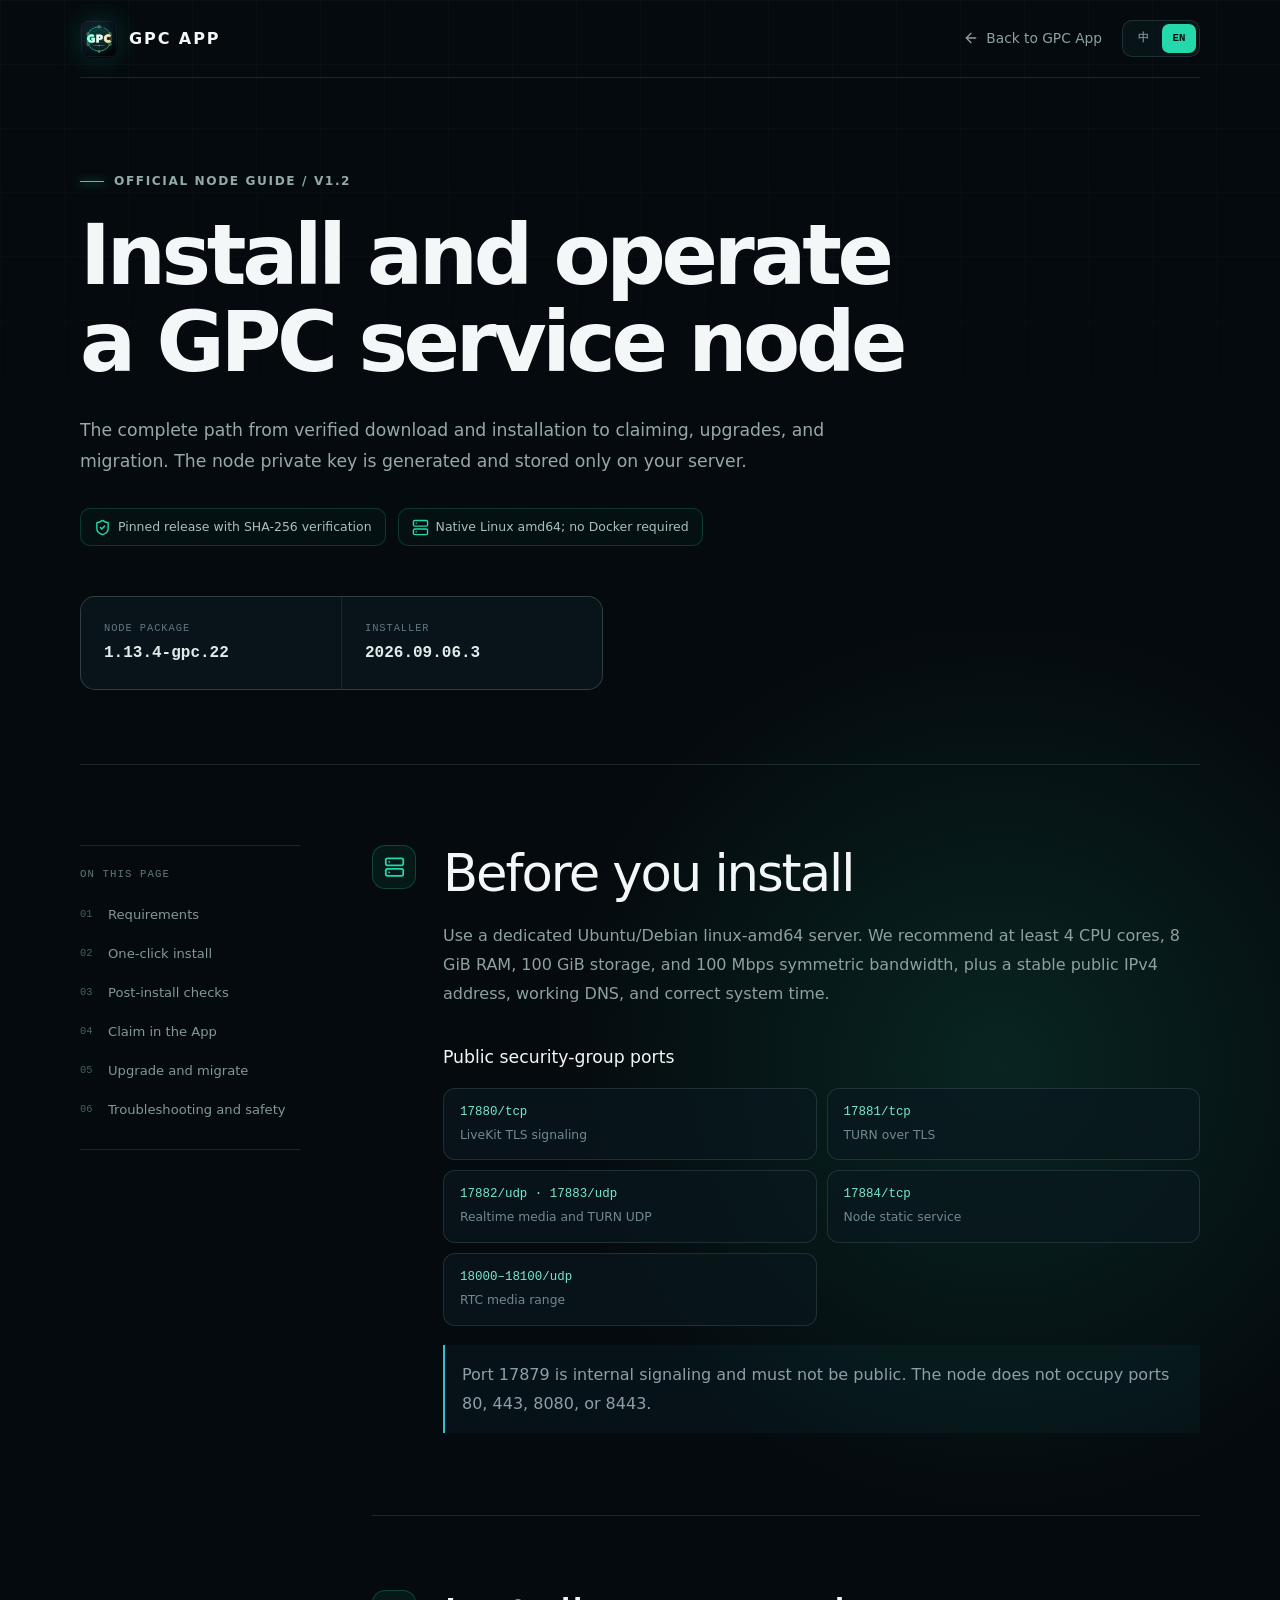
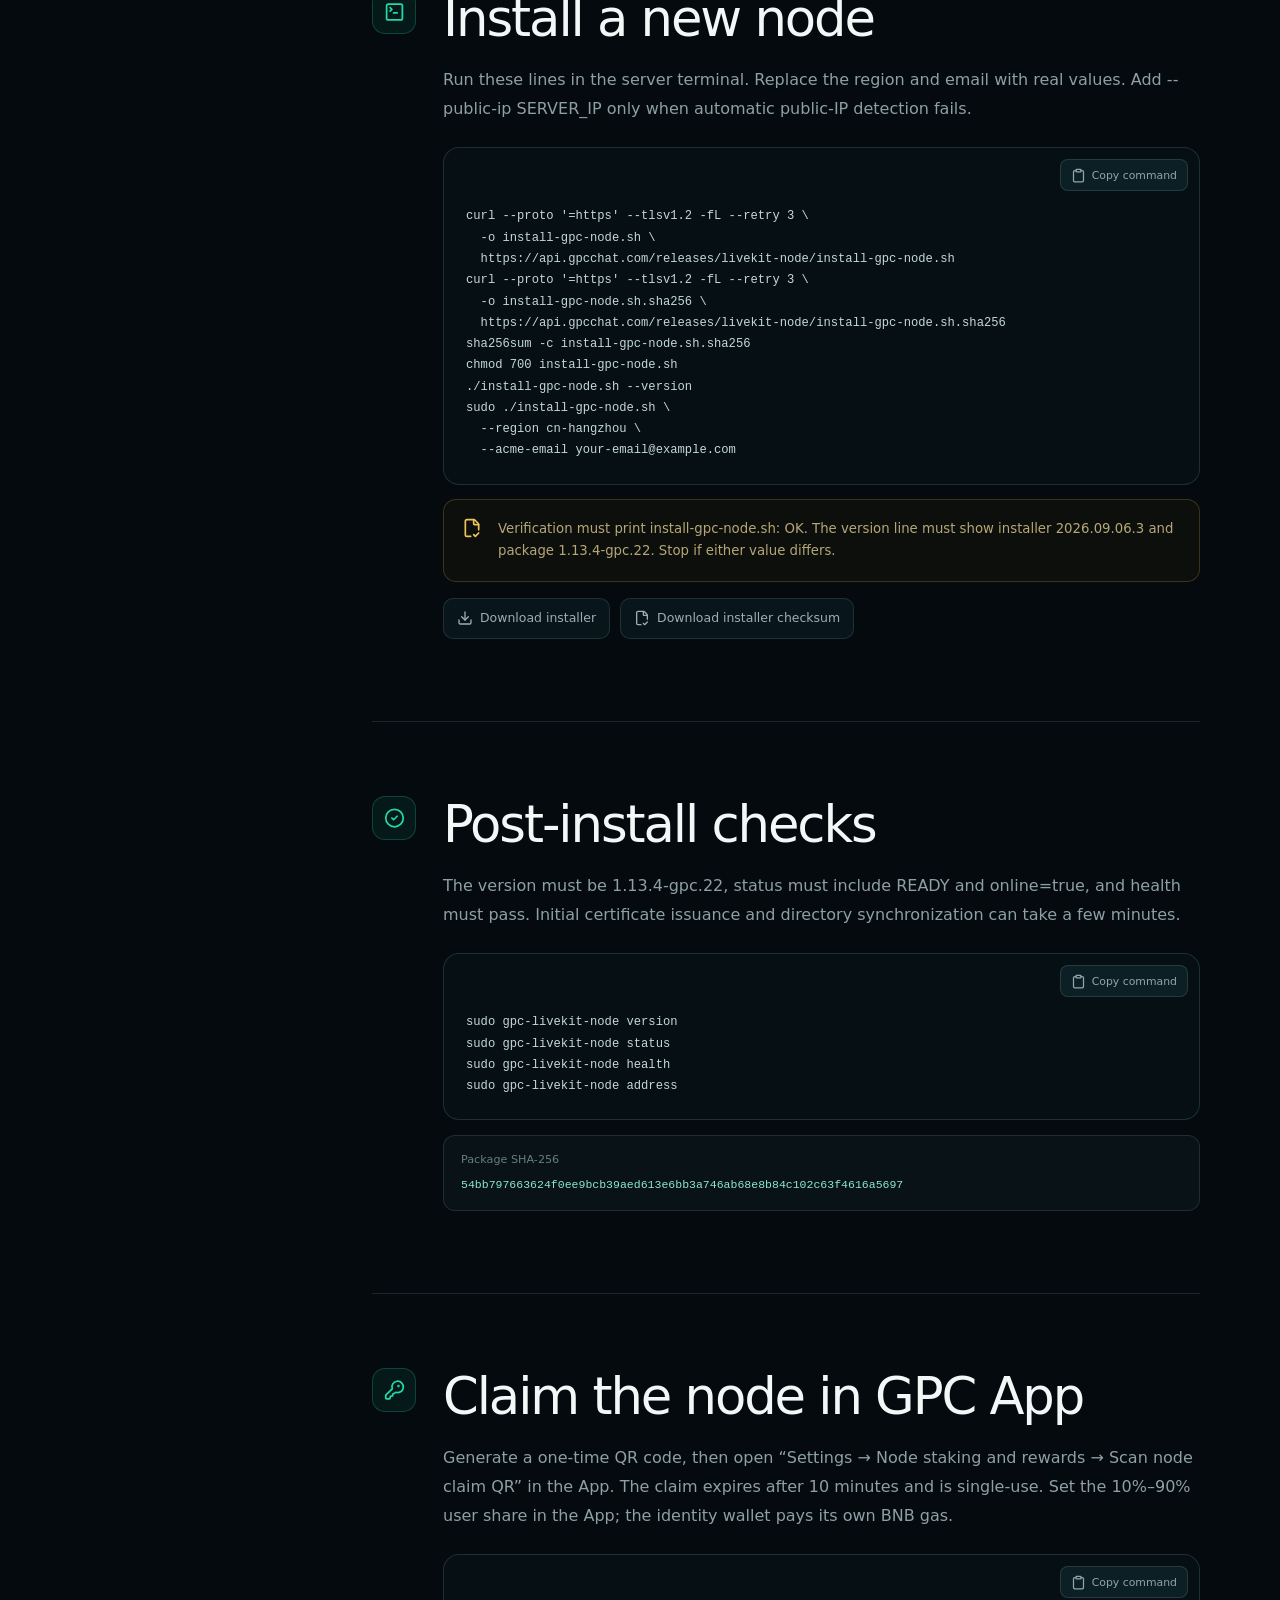
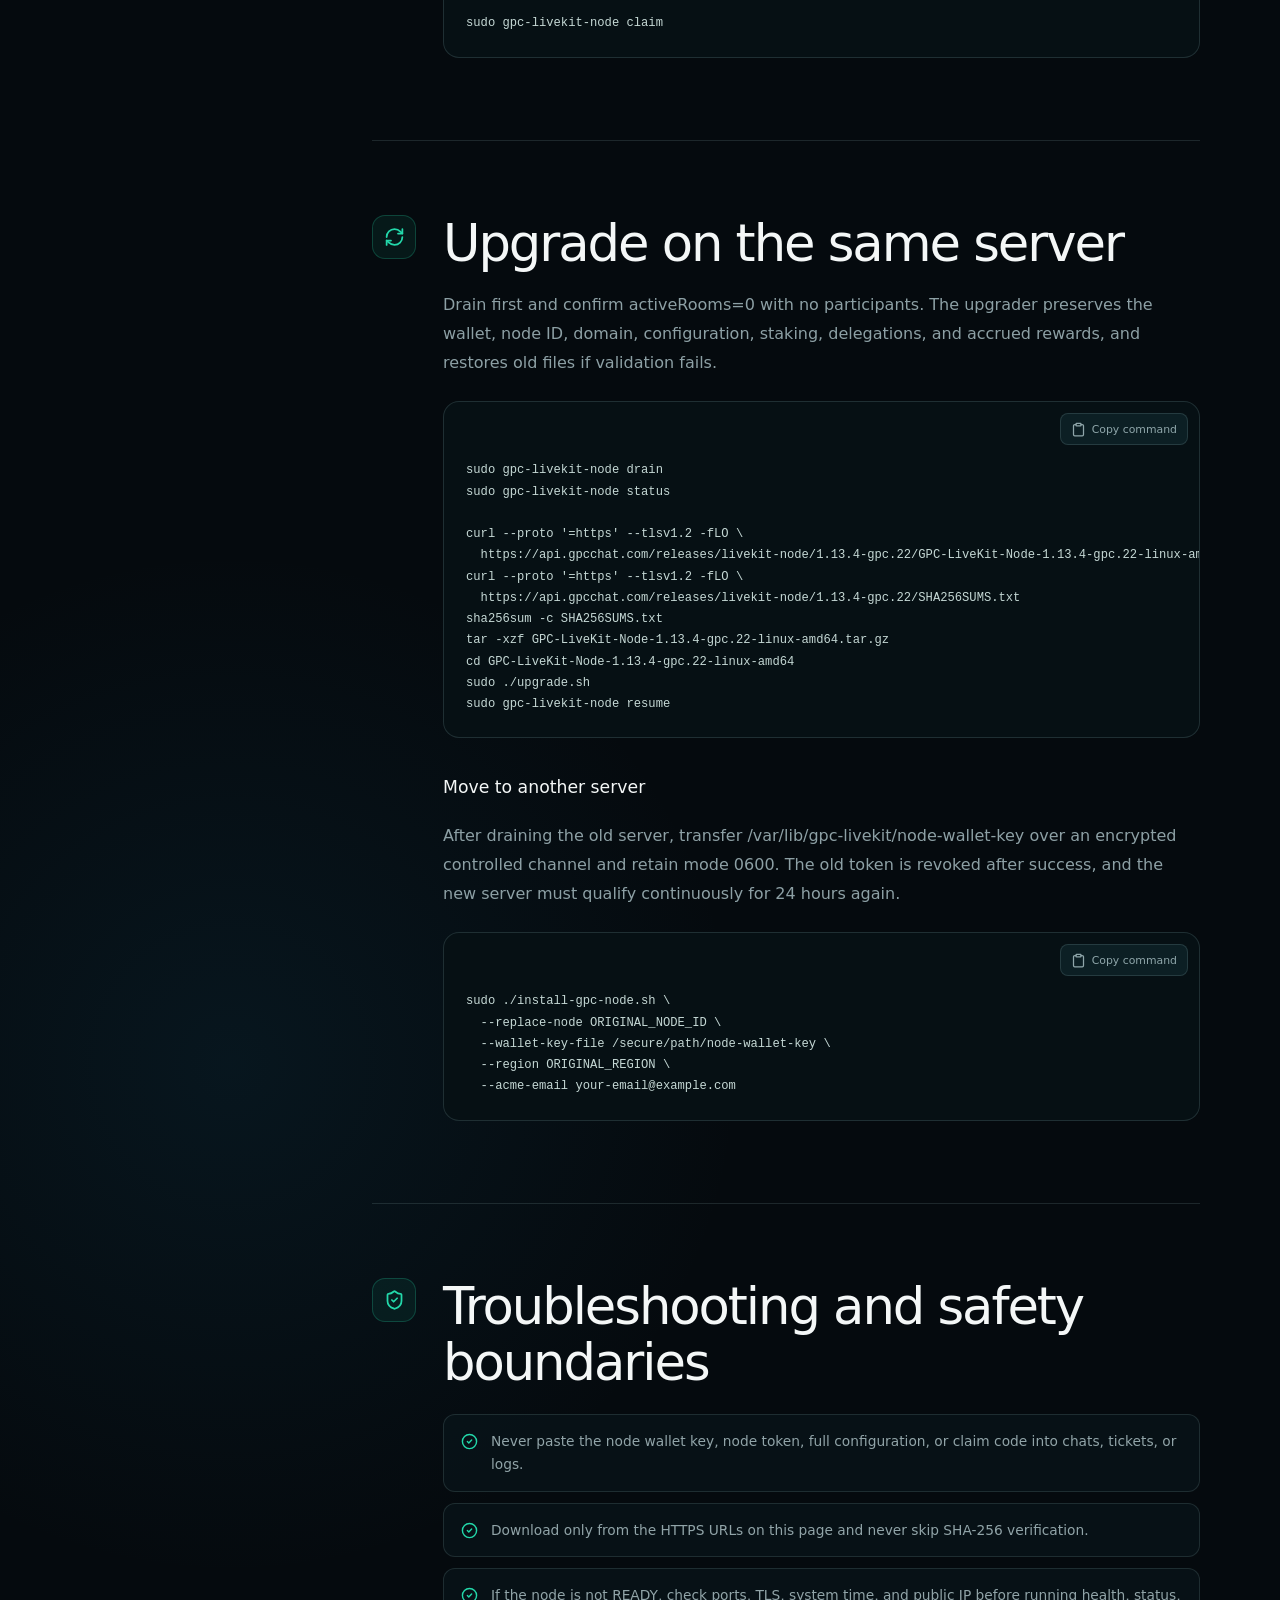
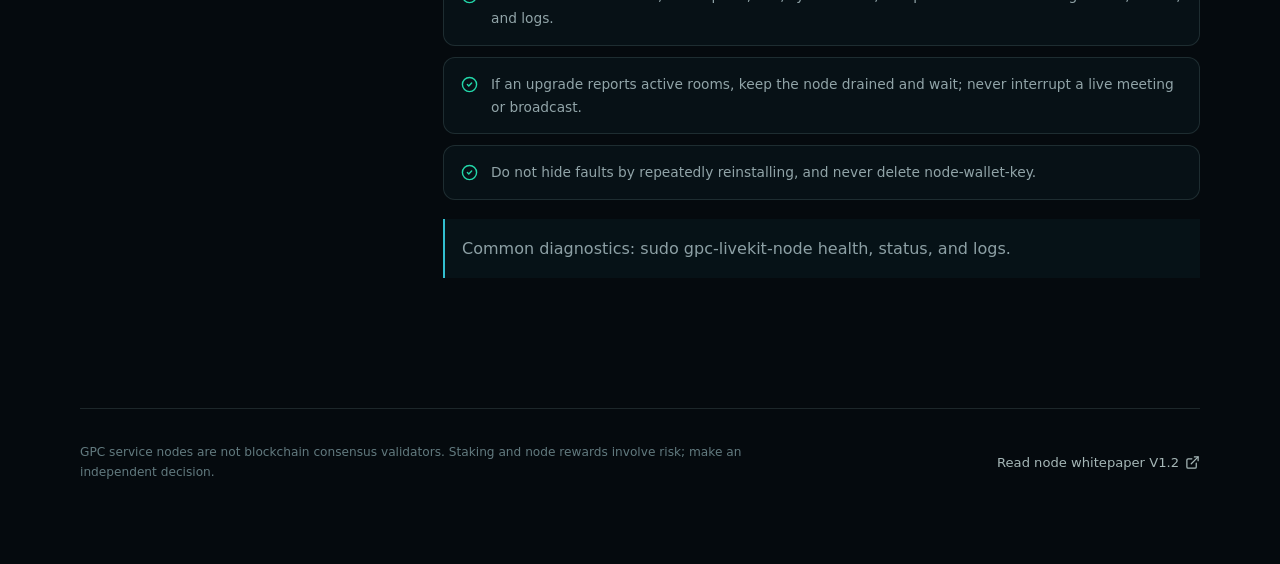
==== node-install/index.html @ bef4589c "Publish node gpc.22 install guide" ====
<!DOCTYPE html><html lang="zh-CN"><head><meta charSet="utf-8"/><meta name="viewport" content="width=device-width, initial-scale=1"/><link rel="stylesheet" href="../_next/static/css/index.DmUOt3RS.css" data-rsc-css-href="../_next/static/css/index.DmUOt3RS.css" data-precedence="vite-rsc/importer-resources"/><link rel="modulepreload" fetchPriority="low" href="../_next/static/chunks/index-D0cd1HWx.js"/><script src="../_next/static/chunks/rolldown-runtime-C60lm6uB.js" type="module" async=""></script><script src="../_next/static/chunks/framework-D_rUT4EX.js" type="module" async=""></script><link rel="modulepreload" href="../_next/static/chunks/rolldown-runtime-C60lm6uB.js" crossorigin=""/><link rel="modulepreload" href="../_next/static/chunks/framework-D_rUT4EX.js" crossorigin=""/><link rel="modulepreload" href="../_next/static/chunks/layout-segment-context-DfF8BIWr.js" crossorigin=""/><link rel="modulepreload" href="../_next/static/chunks/node-install-guide-CQMMa1SH.js" crossorigin=""/><link rel="modulepreload" href="../_next/static/chunks/toggle-group-cHK7bria.js" crossorigin=""/><title>安装 GPC 服务节点 | GPC App</title><meta name="description" content="GPC LiveKit Node 1.13.4-gpc.22 官方安装、校验、认领、升级与迁移教程。"/><meta property="og:title" content="安装 GPC 服务节点 | GPC App"/><meta property="og:description" content="GPC LiveKit Node 1.13.4-gpc.22 官方安装、校验、认领、升级与迁移教程。"/><meta property="og:url" content="https://www.gpcchat.com/node-install/"/><meta name="twitter:card" content="summary"/><meta name="twitter:title" content="GPC App｜Identity, Wallet &amp; Service Network"/><meta name="twitter:description" content="A self-sovereign identity wallet connecting encrypted communication, digital assets, and verifiable service nodes."/><meta name="twitter:image" content="https://www.gpcchat.com/assets/gpc-icon.png"/><link rel="canonical" href="https://www.gpcchat.com/node-install/"/><link rel="icon" href="../favicon.svg" type="image/svg+xml"/><link rel="alternate icon" href="../favicon.ico" sizes="16x16 32x32 48x48 64x64"/><link rel="apple-touch-icon" href="../apple-touch-icon.png" sizes="180x180"/><script>Object.assign(((self[Symbol.for("vinext.navigationRuntime")]??={bootstrap:{routeManifest:null},functions:{}}).bootstrap.rsc??={rsc:[]}),{params:{},nav:{"pathname":"/node-install","searchParams":[]}})</script><link rel="modulepreload" href="../_next/static/chunks/index-D0cd1HWx.js" />
</head><body><main class="guide-page"><header class="guide-header"><a class="brand" href="../" aria-label="GPC App"><img src="../assets/gpc-icon.png" alt=""/><span>GPC APP</span></a><a class="guide-back" href="../"><svg xmlns="http://www.w3.org/2000/svg" width="16" height="16" viewBox="0 0 24 24" fill="none" stroke="currentColor" stroke-width="2" stroke-linecap="round" stroke-linejoin="round" class="lucide lucide-arrow-left" aria-hidden="true"><path d="m12 19-7-7 7-7"></path><path d="M19 12H5"></path></svg>返回 GPC App 官网</a><div data-orientation="horizontal" role="group" data-slot="toggle-group" data-spacing="2" aria-label="切换教程语言" class="rounded-lg data-[size=sm]:rounded-[min(var(--radius-md),10px)] group/toggle-group flex w-fit flex-row items-center gap-[--spacing(var(--gap))] data-vertical:flex-col data-vertical:items-stretch language-toggle" style="--gap:2"><button type="button" data-pressed="" aria-disabled="false" tabindex="-1" aria-pressed="true" data-slot="toggle-group-item" data-variant="default" data-size="default" data-spacing="2" aria-label="中文" class="group-data-[spacing=0]/toggle-group:rounded-none group-data-[spacing=0]/toggle-group:px-2 group-data-[spacing=0]/toggle-group:has-data-[icon=inline-end]:pr-1.5 group-data-[spacing=0]/toggle-group:has-data-[icon=inline-start]:pl-1.5 group-data-horizontal/toggle-group:data-[spacing=0]:first:rounded-l-lg group-data-vertical/toggle-group:data-[spacing=0]:first:rounded-t-lg group-data-horizontal/toggle-group:data-[spacing=0]:last:rounded-r-lg group-data-vertical/toggle-group:data-[spacing=0]:last:rounded-b-lg shrink-0 focus:z-10 focus-visible:z-10 group-data-horizontal/toggle-group:data-[spacing=0]:data-[variant=outline]:border-l-0 group-data-vertical/toggle-group:data-[spacing=0]:data-[variant=outline]:border-t-0 group-data-horizontal/toggle-group:data-[spacing=0]:data-[variant=outline]:first:border-l group-data-vertical/toggle-group:data-[spacing=0]:data-[variant=outline]:first:border-t hover:text-foreground aria-pressed:bg-muted focus-visible:border-ring focus-visible:ring-ring/50 aria-invalid:ring-destructive/20 dark:aria-invalid:ring-destructive/40 aria-invalid:border-destructive data-[state=on]:bg-muted gap-1 rounded-lg text-sm font-medium transition-all [&amp;_svg:not([class*=&#x27;size-&#x27;])]:size-4 group/toggle inline-flex items-center justify-center whitespace-nowrap outline-none hover:bg-muted focus-visible:ring-[3px] disabled:pointer-events-none disabled:opacity-50 [&amp;_svg]:pointer-events-none [&amp;_svg]:shrink-0 bg-transparent h-8 min-w-8 px-2.5 has-data-[icon=inline-end]:pr-2 has-data-[icon=inline-start]:pl-2">中</button><button type="button" aria-disabled="false" tabindex="-1" aria-pressed="false" data-slot="toggle-group-item" data-variant="default" data-size="default" data-spacing="2" aria-label="English" class="group-data-[spacing=0]/toggle-group:rounded-none group-data-[spacing=0]/toggle-group:px-2 group-data-[spacing=0]/toggle-group:has-data-[icon=inline-end]:pr-1.5 group-data-[spacing=0]/toggle-group:has-data-[icon=inline-start]:pl-1.5 group-data-horizontal/toggle-group:data-[spacing=0]:first:rounded-l-lg group-data-vertical/toggle-group:data-[spacing=0]:first:rounded-t-lg group-data-horizontal/toggle-group:data-[spacing=0]:last:rounded-r-lg group-data-vertical/toggle-group:data-[spacing=0]:last:rounded-b-lg shrink-0 focus:z-10 focus-visible:z-10 group-data-horizontal/toggle-group:data-[spacing=0]:data-[variant=outline]:border-l-0 group-data-vertical/toggle-group:data-[spacing=0]:data-[variant=outline]:border-t-0 group-data-horizontal/toggle-group:data-[spacing=0]:data-[variant=outline]:first:border-l group-data-vertical/toggle-group:data-[spacing=0]:data-[variant=outline]:first:border-t hover:text-foreground aria-pressed:bg-muted focus-visible:border-ring focus-visible:ring-ring/50 aria-invalid:ring-destructive/20 dark:aria-invalid:ring-destructive/40 aria-invalid:border-destructive data-[state=on]:bg-muted gap-1 rounded-lg text-sm font-medium transition-all [&amp;_svg:not([class*=&#x27;size-&#x27;])]:size-4 group/toggle inline-flex items-center justify-center whitespace-nowrap outline-none hover:bg-muted focus-visible:ring-[3px] disabled:pointer-events-none disabled:opacity-50 [&amp;_svg]:pointer-events-none [&amp;_svg]:shrink-0 bg-transparent h-8 min-w-8 px-2.5 has-data-[icon=inline-end]:pr-2 has-data-[icon=inline-start]:pl-2">EN</button></div></header><section class="guide-hero"><p class="eyebrow"><span></span>OFFICIAL NODE GUIDE / V1.2</p><h1>安装并运营 GPC 服务节点</h1><p class="guide-lead">一份从下载校验、安装、认领到升级迁移的完整操作说明。节点私钥只在你的服务器本地生成和保存。</p><div class="guide-trust"><span><svg xmlns="http://www.w3.org/2000/svg" width="17" height="17" viewBox="0 0 24 24" fill="none" stroke="currentColor" stroke-width="2" stroke-linecap="round" stroke-linejoin="round" class="lucide lucide-shield-check" aria-hidden="true"><path d="M20 13c0 5-3.5 7.5-7.66 8.95a1 1 0 0 1-.67-.01C7.5 20.5 4 18 4 13V6a1 1 0 0 1 1-1c2 0 4.5-1.2 6.24-2.72a1.17 1.17 0 0 1 1.52 0C14.51 3.81 17 5 19 5a1 1 0 0 1 1 1z"></path><path d="m9 12 2 2 4-4"></path></svg>固定版本与 SHA-256 校验</span><span><svg xmlns="http://www.w3.org/2000/svg" width="17" height="17" viewBox="0 0 24 24" fill="none" stroke="currentColor" stroke-width="2" stroke-linecap="round" stroke-linejoin="round" class="lucide lucide-server" aria-hidden="true"><rect width="20" height="8" x="2" y="2" rx="2" ry="2"></rect><rect width="20" height="8" x="2" y="14" rx="2" ry="2"></rect><line x1="6" x2="6.01" y1="6" y2="6"></line><line x1="6" x2="6.01" y1="18" y2="18"></line></svg>原生 Linux amd64，无需 Docker</span></div><div class="guide-release"><div><small>当前节点包</small><strong>1.13.4-gpc.22</strong></div><div><small>安装器</small><strong>2026.09.06.3</strong></div></div></section><div class="guide-layout"><aside class="guide-toc"><p>本页目录</p><a href="#step-1"><span>01</span>安装前准备</a><a href="#step-2"><span>02</span>一键安装</a><a href="#step-3"><span>03</span>安装后校验</a><a href="#step-4"><span>04</span>在 App 认领</a><a href="#step-5"><span>05</span>升级与迁移</a><a href="#step-6"><span>06</span>故障与安全</a></aside><div class="guide-content"><section class="guide-section" id="step-1"><div class="guide-section-icon"><svg xmlns="http://www.w3.org/2000/svg" width="24" height="24" viewBox="0 0 24 24" fill="none" stroke="currentColor" stroke-width="2" stroke-linecap="round" stroke-linejoin="round" class="lucide lucide-server" aria-hidden="true"><rect width="20" height="8" x="2" y="2" rx="2" ry="2"></rect><rect width="20" height="8" x="2" y="14" rx="2" ry="2"></rect><line x1="6" x2="6.01" y1="6" y2="6"></line><line x1="6" x2="6.01" y1="18" y2="18"></line></svg></div><div class="guide-section-body"><h2>安装前准备</h2><p>使用独立的 Ubuntu/Debian linux-amd64 服务器。建议至少 4 核 CPU、8 GiB 内存、100 GiB 存储，以及上下行各 100 Mbps；需要稳定公网 IPv4、正确的 DNS 和系统时间。</p><h3>公网安全组端口</h3><div class="guide-port-grid"><div><code>17880/tcp</code><span>LiveKit TLS 信令</span></div><div><code>17881/tcp</code><span>TURN over TLS</span></div><div><code>17882/udp · 17883/udp</code><span>实时媒体与 TURN UDP</span></div><div><code>17884/tcp</code><span>节点静态服务</span></div><div><code>18000–18100/udp</code><span>RTC 媒体端口段</span></div></div><p class="guide-note">17879 为内部信令端口，不要对公网开放。节点不占用 80、443、8080 或 8443。</p></div></section><section class="guide-section" id="step-2"><div class="guide-section-icon"><svg xmlns="http://www.w3.org/2000/svg" width="24" height="24" viewBox="0 0 24 24" fill="none" stroke="currentColor" stroke-width="2" stroke-linecap="round" stroke-linejoin="round" class="lucide lucide-square-terminal" aria-hidden="true"><path d="m7 11 2-2-2-2"></path><path d="M11 13h4"></path><rect width="18" height="18" x="3" y="3" rx="2" ry="2"></rect></svg></div><div class="guide-section-body"><h2>一键安装新节点</h2><p>在服务器终端逐行执行。把区域和邮箱换成真实值；公网 IP 无法自动识别时追加 --public-ip 服务器公网IP。</p><div class="guide-code"><button type="button" aria-label="复制命令"><svg xmlns="http://www.w3.org/2000/svg" width="15" height="15" viewBox="0 0 24 24" fill="none" stroke="currentColor" stroke-width="2" stroke-linecap="round" stroke-linejoin="round" class="lucide lucide-clipboard" aria-hidden="true"><rect width="8" height="4" x="8" y="2" rx="1" ry="1"></rect><path d="M16 4h2a2 2 0 0 1 2 2v14a2 2 0 0 1-2 2H6a2 2 0 0 1-2-2V6a2 2 0 0 1 2-2h2"></path></svg>复制命令</button><pre><code>curl --proto &#x27;=https&#x27; --tlsv1.2 -fL --retry 3 \
  -o install-gpc-node.sh \
  https://api.gpcchat.com/releases/livekit-node/install-gpc-node.sh
curl --proto &#x27;=https&#x27; --tlsv1.2 -fL --retry 3 \
  -o install-gpc-node.sh.sha256 \
  https://api.gpcchat.com/releases/livekit-node/install-gpc-node.sh.sha256
sha256sum -c install-gpc-node.sh.sha256
chmod 700 install-gpc-node.sh
./install-gpc-node.sh --version
sudo ./install-gpc-node.sh \
  --region cn-hangzhou \
  --acme-email your-email@example.com</code></pre></div><div class="guide-warning"><svg xmlns="http://www.w3.org/2000/svg" width="20" height="20" viewBox="0 0 24 24" fill="none" stroke="currentColor" stroke-width="2" stroke-linecap="round" stroke-linejoin="round" class="lucide lucide-file-check-corner" aria-hidden="true"><path d="M10.5 22H6a2 2 0 0 1-2-2V4a2 2 0 0 1 2-2h8a2.4 2.4 0 0 1 1.706.706l3.588 3.588A2.4 2.4 0 0 1 20 8v6"></path><path d="M14 2v5a1 1 0 0 0 1 1h5"></path><path d="m14 20 2 2 4-4"></path></svg><p>校验必须显示 install-gpc-node.sh: OK；版本必须同时显示安装器 2026.09.06.3 和节点包 1.13.4-gpc.22。任一项不一致都应停止安装。</p></div><div class="guide-inline-actions"><a href="https://api.gpcchat.com/releases/livekit-node/install-gpc-node.sh"><svg xmlns="http://www.w3.org/2000/svg" width="16" height="16" viewBox="0 0 24 24" fill="none" stroke="currentColor" stroke-width="2" stroke-linecap="round" stroke-linejoin="round" class="lucide lucide-download" aria-hidden="true"><path d="M12 15V3"></path><path d="M21 15v4a2 2 0 0 1-2 2H5a2 2 0 0 1-2-2v-4"></path><path d="m7 10 5 5 5-5"></path></svg>直接下载安装器</a><a href="https://api.gpcchat.com/releases/livekit-node/install-gpc-node.sh.sha256"><svg xmlns="http://www.w3.org/2000/svg" width="16" height="16" viewBox="0 0 24 24" fill="none" stroke="currentColor" stroke-width="2" stroke-linecap="round" stroke-linejoin="round" class="lucide lucide-file-check-corner" aria-hidden="true"><path d="M10.5 22H6a2 2 0 0 1-2-2V4a2 2 0 0 1 2-2h8a2.4 2.4 0 0 1 1.706.706l3.588 3.588A2.4 2.4 0 0 1 20 8v6"></path><path d="M14 2v5a1 1 0 0 0 1 1h5"></path><path d="m14 20 2 2 4-4"></path></svg>下载安装器校验文件</a></div></div></section><section class="guide-section" id="step-3"><div class="guide-section-icon"><svg xmlns="http://www.w3.org/2000/svg" width="24" height="24" viewBox="0 0 24 24" fill="none" stroke="currentColor" stroke-width="2" stroke-linecap="round" stroke-linejoin="round" class="lucide lucide-circle-check" aria-hidden="true"><circle cx="12" cy="12" r="10"></circle><path d="m9 12 2 2 4-4"></path></svg></div><div class="guide-section-body"><h2>安装后校验</h2><p>版本应为 1.13.4-gpc.22，状态应包含 READY 与 online=true，health 命令必须成功。首次签发证书和目录同步可能需要几分钟。</p><div class="guide-code"><button type="button" aria-label="复制命令"><svg xmlns="http://www.w3.org/2000/svg" width="15" height="15" viewBox="0 0 24 24" fill="none" stroke="currentColor" stroke-width="2" stroke-linecap="round" stroke-linejoin="round" class="lucide lucide-clipboard" aria-hidden="true"><rect width="8" height="4" x="8" y="2" rx="1" ry="1"></rect><path d="M16 4h2a2 2 0 0 1 2 2v14a2 2 0 0 1-2 2H6a2 2 0 0 1-2-2V6a2 2 0 0 1 2-2h2"></path></svg>复制命令</button><pre><code>sudo gpc-livekit-node version
sudo gpc-livekit-node status
sudo gpc-livekit-node health
sudo gpc-livekit-node address</code></pre></div><div class="guide-hash"><span>节点包 SHA-256</span><code>54bb797663624f0ee9bcb39aed613e6bb3a746ab68e8b84c102c63f4616a5697</code></div></div></section><section class="guide-section" id="step-4"><div class="guide-section-icon"><svg xmlns="http://www.w3.org/2000/svg" width="24" height="24" viewBox="0 0 24 24" fill="none" stroke="currentColor" stroke-width="2" stroke-linecap="round" stroke-linejoin="round" class="lucide lucide-key-round" aria-hidden="true"><path d="M2.586 17.414A2 2 0 0 0 2 18.828V21a1 1 0 0 0 1 1h3a1 1 0 0 0 1-1v-1a1 1 0 0 1 1-1h1a1 1 0 0 0 1-1v-1a1 1 0 0 1 1-1h.172a2 2 0 0 0 1.414-.586l.814-.814a6.5 6.5 0 1 0-4-4z"></path><circle cx="16.5" cy="7.5" r=".5" fill="currentColor"></circle></svg></div><div class="guide-section-body"><h2>在 App 中认领节点</h2><p>生成一次性二维码后，在 App 打开“设置 → 节点质押与收益 → 扫描节点认领二维码”。认领码 10 分钟失效且只能使用一次。运营者在 App 设置 10%–90% 的用户分成比例，并由身份钱包自行支付 BNB Gas。</p><div class="guide-code"><button type="button" aria-label="复制命令"><svg xmlns="http://www.w3.org/2000/svg" width="15" height="15" viewBox="0 0 24 24" fill="none" stroke="currentColor" stroke-width="2" stroke-linecap="round" stroke-linejoin="round" class="lucide lucide-clipboard" aria-hidden="true"><rect width="8" height="4" x="8" y="2" rx="1" ry="1"></rect><path d="M16 4h2a2 2 0 0 1 2 2v14a2 2 0 0 1-2 2H6a2 2 0 0 1-2-2V6a2 2 0 0 1 2-2h2"></path></svg>复制命令</button><pre><code>sudo gpc-livekit-node claim</code></pre></div></div></section><section class="guide-section" id="step-5"><div class="guide-section-icon"><svg xmlns="http://www.w3.org/2000/svg" width="24" height="24" viewBox="0 0 24 24" fill="none" stroke="currentColor" stroke-width="2" stroke-linecap="round" stroke-linejoin="round" class="lucide lucide-refresh-cw" aria-hidden="true"><path d="M3 12a9 9 0 0 1 9-9 9.75 9.75 0 0 1 6.74 2.74L21 8"></path><path d="M21 3v5h-5"></path><path d="M21 12a9 9 0 0 1-9 9 9.75 9.75 0 0 1-6.74-2.74L3 16"></path><path d="M8 16H3v5"></path></svg></div><div class="guide-section-body"><h2>原服务器升级</h2><p>先排空并确认 activeRooms=0、没有在线参与者，再执行升级。升级器会保留节点钱包、节点 ID、域名、配置、质押、委托和待领取收益；验证失败会恢复旧文件。</p><div class="guide-code"><button type="button" aria-label="复制命令"><svg xmlns="http://www.w3.org/2000/svg" width="15" height="15" viewBox="0 0 24 24" fill="none" stroke="currentColor" stroke-width="2" stroke-linecap="round" stroke-linejoin="round" class="lucide lucide-clipboard" aria-hidden="true"><rect width="8" height="4" x="8" y="2" rx="1" ry="1"></rect><path d="M16 4h2a2 2 0 0 1 2 2v14a2 2 0 0 1-2 2H6a2 2 0 0 1-2-2V6a2 2 0 0 1 2-2h2"></path></svg>复制命令</button><pre><code>sudo gpc-livekit-node drain
sudo gpc-livekit-node status

curl --proto &#x27;=https&#x27; --tlsv1.2 -fLO \
  https://api.gpcchat.com/releases/livekit-node/1.13.4-gpc.22/GPC-LiveKit-Node-1.13.4-gpc.22-linux-amd64.tar.gz
curl --proto &#x27;=https&#x27; --tlsv1.2 -fLO \
  https://api.gpcchat.com/releases/livekit-node/1.13.4-gpc.22/SHA256SUMS.txt
sha256sum -c SHA256SUMS.txt
tar -xzf GPC-LiveKit-Node-1.13.4-gpc.22-linux-amd64.tar.gz
cd GPC-LiveKit-Node-1.13.4-gpc.22-linux-amd64
sudo ./upgrade.sh
sudo gpc-livekit-node resume</code></pre></div><h3>更换服务器并保留身份</h3><p>旧服务器排空后，经加密受控渠道转移 /var/lib/gpc-livekit/node-wallet-key，并保持 0600 权限。新机安装成功后旧机令牌失效，新机需重新连续达标 24 小时。</p><div class="guide-code"><button type="button" aria-label="复制命令"><svg xmlns="http://www.w3.org/2000/svg" width="15" height="15" viewBox="0 0 24 24" fill="none" stroke="currentColor" stroke-width="2" stroke-linecap="round" stroke-linejoin="round" class="lucide lucide-clipboard" aria-hidden="true"><rect width="8" height="4" x="8" y="2" rx="1" ry="1"></rect><path d="M16 4h2a2 2 0 0 1 2 2v14a2 2 0 0 1-2 2H6a2 2 0 0 1-2-2V6a2 2 0 0 1 2-2h2"></path></svg>复制命令</button><pre><code>sudo ./install-gpc-node.sh \
  --replace-node ORIGINAL_NODE_ID \
  --wallet-key-file /secure/path/node-wallet-key \
  --region ORIGINAL_REGION \
  --acme-email your-email@example.com</code></pre></div></div></section><section class="guide-section" id="step-6"><div class="guide-section-icon"><svg xmlns="http://www.w3.org/2000/svg" width="24" height="24" viewBox="0 0 24 24" fill="none" stroke="currentColor" stroke-width="2" stroke-linecap="round" stroke-linejoin="round" class="lucide lucide-shield-check" aria-hidden="true"><path d="M20 13c0 5-3.5 7.5-7.66 8.95a1 1 0 0 1-.67-.01C7.5 20.5 4 18 4 13V6a1 1 0 0 1 1-1c2 0 4.5-1.2 6.24-2.72a1.17 1.17 0 0 1 1.52 0C14.51 3.81 17 5 19 5a1 1 0 0 1 1 1z"></path><path d="m9 12 2 2 4-4"></path></svg></div><div class="guide-section-body"><h2>故障处理与安全底线</h2><ul class="guide-safety"><li><svg xmlns="http://www.w3.org/2000/svg" width="17" height="17" viewBox="0 0 24 24" fill="none" stroke="currentColor" stroke-width="2" stroke-linecap="round" stroke-linejoin="round" class="lucide lucide-circle-check" aria-hidden="true"><circle cx="12" cy="12" r="10"></circle><path d="m9 12 2 2 4-4"></path></svg>不要把节点钱包私钥、节点令牌、完整配置或认领码发到聊天、工单或日志。</li><li><svg xmlns="http://www.w3.org/2000/svg" width="17" height="17" viewBox="0 0 24 24" fill="none" stroke="currentColor" stroke-width="2" stroke-linecap="round" stroke-linejoin="round" class="lucide lucide-circle-check" aria-hidden="true"><circle cx="12" cy="12" r="10"></circle><path d="m9 12 2 2 4-4"></path></svg>只从本页 HTTPS 地址下载安装器；不要跳过 SHA-256 校验。</li><li><svg xmlns="http://www.w3.org/2000/svg" width="17" height="17" viewBox="0 0 24 24" fill="none" stroke="currentColor" stroke-width="2" stroke-linecap="round" stroke-linejoin="round" class="lucide lucide-circle-check" aria-hidden="true"><circle cx="12" cy="12" r="10"></circle><path d="m9 12 2 2 4-4"></path></svg>节点不 READY 时先检查安全组、证书、系统时间、公网 IP，再运行 health、status、logs。</li><li><svg xmlns="http://www.w3.org/2000/svg" width="17" height="17" viewBox="0 0 24 24" fill="none" stroke="currentColor" stroke-width="2" stroke-linecap="round" stroke-linejoin="round" class="lucide lucide-circle-check" aria-hidden="true"><circle cx="12" cy="12" r="10"></circle><path d="m9 12 2 2 4-4"></path></svg>升级提示繁忙时保持排空并等待房间归零，不要强制停止正在服务的会议或直播。</li><li><svg xmlns="http://www.w3.org/2000/svg" width="17" height="17" viewBox="0 0 24 24" fill="none" stroke="currentColor" stroke-width="2" stroke-linecap="round" stroke-linejoin="round" class="lucide lucide-circle-check" aria-hidden="true"><circle cx="12" cy="12" r="10"></circle><path d="m9 12 2 2 4-4"></path></svg>不要通过反复重装掩盖故障，也不要删除 node-wallet-key。</li></ul><p class="guide-note">常用诊断命令：sudo gpc-livekit-node health、status、logs。</p></div></section></div></div><footer class="guide-footer"><p>GPC 服务节点不是区块链共识验证节点。质押与节点收益存在风险，请独立判断。</p><a href="../whitepaper/gpc-node-staking-whitepaper-v1.2.pdf">阅读节点白皮书 V1.2<svg xmlns="http://www.w3.org/2000/svg" width="15" height="15" viewBox="0 0 24 24" fill="none" stroke="currentColor" stroke-width="2" stroke-linecap="round" stroke-linejoin="round" class="lucide lucide-external-link" aria-hidden="true"><path d="M15 3h6v6"></path><path d="M10 14 21 3"></path><path d="M18 13v6a2 2 0 0 1-2 2H5a2 2 0 0 1-2-2V8a2 2 0 0 1 2-2h6"></path></svg></a></footer></main><script type="module" src="../_next/static/chunks/index-D0cd1HWx.js" id="_R_" async=""></script><script>((self[Symbol.for("vinext.navigationRuntime")]??={bootstrap:{routeManifest:null},functions:{}}).bootstrap.rsc??={rsc:[]}).rsc.push("0:{\"page:/node-install\":\"$L1\",\"layout:/\":\"$L2\",\"route:/node-install\":\"$L3\",\"__route\":\"route:/node-install\",\"__interceptionContext\":null,\"__layoutIds\":[\"layout:/\"],\"__rootLayout\":\"/\",\"__bfcacheSegmentIdentities\":{\"layout:/\":\"[\\\"layout\\\",\\\"layout:/\\\",\\\"root-boundary:/\\\",\\\"\\\"]\",\"page:/node-install\":\"[\\\"page\\\",\\\"page:/node-install\\\",\\\"root-boundary:/\\\",\\\"[\\\\\\\"node-install\\\\\\\"]\\\"]\"},\"__srcPage\":[\"node-install\",\"page\"],\"__layoutFlags\":{\"layout:/\":\"s\"},\"__artifactCompatibility\":{\"schemaVersion\":1,\"graphVersion\":\"app-route-graph:5c991b64861d10b0\",\"deploymentVersion\":\"18956c31-84c5-47b2-bf1d-ab47f4fddfb2\",\"appElementsSchemaVersion\":1,\"rscPayloadSchemaVersion\":1,\"rootBoundaryId\":\"/\",\"renderEpoch\":null}}\n")</script><script>((self[Symbol.for("vinext.navigationRuntime")]??={bootstrap:{routeManifest:null},functions:{}}).bootstrap.rsc??={rsc:[]}).rsc.push("4:I[\"8c0f216c4604\",[],\"Children\",1]\n")</script><script>((self[Symbol.for("vinext.navigationRuntime")]??={bootstrap:{routeManifest:null},functions:{}}).bootstrap.rsc??={rsc:[]}).rsc.push("5:I[\"593f344dc510\",[],\"GlobalErrorBoundary\",1]\n")</script><script>((self[Symbol.for("vinext.navigationRuntime")]??={bootstrap:{routeManifest:null},functions:{}}).bootstrap.rsc??={rsc:[]}).rsc.push("6:I[\"0b874ad30386\",[],\"default\",1]\n")</script><script>((self[Symbol.for("vinext.navigationRuntime")]??={bootstrap:{routeManifest:null},functions:{}}).bootstrap.rsc??={rsc:[]}).rsc.push("7:I[\"593f344dc510\",[],\"ErrorBoundary\",1]\n")</script><script>((self[Symbol.for("vinext.navigationRuntime")]??={bootstrap:{routeManifest:null},functions:{}}).bootstrap.rsc??={rsc:[]}).rsc.push("8:I[\"15c18cfaeeff\",[],\"LayoutSegmentProvider\",1]\n")</script><script>((self[Symbol.for("vinext.navigationRuntime")]??={bootstrap:{routeManifest:null},functions:{}}).bootstrap.rsc??={rsc:[]}).rsc.push("9:I[\"8c0f216c4604\",[],\"Slot\",1]\n")</script><script>((self[Symbol.for("vinext.navigationRuntime")]??={bootstrap:{routeManifest:null},functions:{}}).bootstrap.rsc??={rsc:[]}).rsc.push("a:I[\"593f344dc510\",[],\"NotFoundBoundary\",1]\n")</script><script>((self[Symbol.for("vinext.navigationRuntime")]??={bootstrap:{routeManifest:null},functions:{}}).bootstrap.rsc??={rsc:[]}).rsc.push("b:I[\"9276801271d6\",[],\"AppRouterScrollTarget\",1]\n")</script><script>((self[Symbol.for("vinext.navigationRuntime")]??={bootstrap:{routeManifest:null},functions:{}}).bootstrap.rsc??={rsc:[]}).rsc.push("c:I[\"593f344dc510\",[],\"RedirectBoundary\",1]\n")</script><script>((self[Symbol.for("vinext.navigationRuntime")]??={bootstrap:{routeManifest:null},functions:{}}).bootstrap.rsc??={rsc:[]}).rsc.push(":HL[\"./_next/static/css/index.DmUOt3RS.css\",\"style\"     ]\n")</script><script>((self[Symbol.for("vinext.navigationRuntime")]??={bootstrap:{routeManifest:null},functions:{}}).bootstrap.rsc??={rsc:[]}).rsc.push("2:[[[\"$\",\"link\",\"css:./_next/static/css/index.DmUOt3RS.css\",{\"rel\":\"stylesheet\",\"precedence\":\"vite-rsc/importer-resources\",\"href\":\"./_next/static/css/index.DmUOt3RS.css\",\"data-rsc-css-href\":\"./_next/static/css/index.DmUOt3RS.css\"}],\"$undefined\"],[\"$\",\"html\",null,{\"lang\":\"zh-CN\",\"children\":[[\"$\",\"head\",null,{\"children\":[[\"$\",\"link\",null,{\"rel\":\"icon\",\"href\":\"favicon.svg\",\"type\":\"image/svg+xml\"}],[\"$\",\"link\",null,{\"rel\":\"alternate icon\",\"href\":\"favicon.ico\",\"sizes\":\"16x16 32x32 48x48 64x64\"}],[\"$\",\"link\",null,{\"rel\":\"apple-touch-icon\",\"href\":\"apple-touch-icon.png\",\"sizes\":\"180x180\"}]]}],[\"$\",\"body\",null,{\"children\":[\"$\",\"$L4\",null,{}]}]]}]]\n")</script><script>((self[Symbol.for("vinext.navigationRuntime")]??={bootstrap:{routeManifest:null},functions:{}}).bootstrap.rsc??={rsc:[]}).rsc.push("3:[[[\"$\",\"meta\",null,{\"charSet\":\"utf-8\"}],[[\"$\",\"title\",\"0\",{\"children\":\"安装 GPC 服务节点 | GPC App\"}],[\"$\",\"meta\",\"1\",{\"name\":\"description\",\"content\":\"GPC LiveKit Node 1.13.4-gpc.22 官方安装、校验、认领、升级与迁移教程。\"}],[\"$\",\"meta\",\"2\",{\"property\":\"og:title\",\"content\":\"安装 GPC 服务节点 | GPC App\"}],[\"$\",\"meta\",\"3\",{\"property\":\"og:description\",\"content\":\"GPC LiveKit Node 1.13.4-gpc.22 官方安装、校验、认领、升级与迁移教程。\"}],[\"$\",\"meta\",\"4\",{\"property\":\"og:url\",\"content\":\"https://www.gpcchat.com/node-install/\"}],[\"$\",\"meta\",\"5\",{\"name\":\"twitter:card\",\"content\":\"summary\"}],[\"$\",\"meta\",\"6\",{\"name\":\"twitter:title\",\"content\":\"GPC App｜Identity, Wallet \u0026 Service Network\"}],[\"$\",\"meta\",\"7\",{\"name\":\"twitter:description\",\"content\":\"A self-sovereign identity wallet connecting encrypted communication, digital assets, and verifiable service nodes.\"}],[\"$\",\"meta\",\"8\",{\"name\":\"twitter:image\",\"content\":\"https://www.gpcchat.com/assets/gpc-icon.png\"}],[\"$\",\"link\",\"9\",{\"rel\":\"canonical\",\"href\":\"https://www.gpcchat.com/node-install/\"}]],[[\"$\",\"meta\",\"0\",{\"name\":\"viewport\",\"content\":\"width=device-width, initial-scale=1\"}]]],[\"$\",\"$L5\",null,{\"fallback\":\"$6\",\"children\":[\"$\",\"$L7\",null,{\"fallback\":\"$6\",\"children\":[\"$\",\"$L8\",null,{\"providerId\":\"layout:/\",\"segmentMap\":{\"children\":[\"node-install\"]},\"children\":[\"$\",\"$L9\",null,{\"id\":\"layout:/\",\"parallelSlots\":\"$undefined\",\"children\":[\"$\",\"$La\",null,{\"resetKey\":\"node-install\",\"fallback\":[[\"$\",\"title\",null,{\"children\":\"404: This page could not be found.\"}],[\"$\",\"div\",null,{\"style\":{\"fontFamily\":\"system-ui,\\\"Segoe UI\\\",Roboto,Helvetica,Arial,sans-serif,\\\"Apple Color Emoji\\\",\\\"Segoe UI Emoji\\\"\",\"height\":\"100vh\",\"textAlign\":\"center\",\"display\":\"flex\",\"flexDirection\":\"column\",\"alignItems\":\"center\",\"justifyContent\":\"center\"},\"children\":[\"$\",\"div\",null,{\"children\":[[\"$\",\"style\",null,{\"dangerouslySetInnerHTML\":{\"__html\":\"body{color:#000;background:#fff;margin:0}.next-error-h1{border-right:1px solid rgba(0,0,0,.3)}@media (prefers-color-scheme:dark){body{color:#fff;background:#000}.next-error-h1{border-right:1px solid rgba(255,255,255,.3)}}\"}}],[\"$\",\"h1\",null,{\"className\":\"next-error-h1\",\"style\":{\"display\":\"inline-block\",\"margin\":\"0 20px 0 0\",\"padding\":\"0 23px 0 0\",\"fontSize\":24,\"fontWeight\":500,\"verticalAlign\":\"top\",\"lineHeight\":\"49px\"},\"children\":404}],[\"$\",\"div\",null,{\"style\":{\"display\":\"inline-block\"},\"children\":[\"$\",\"h2\",null,{\"style\":{\"fontSize\":14,\"fontWeight\":400,\"lineHeight\":\"49px\",\"margin\":0},\"children\":\"This page could not be found.\"}]}]]}]}]],\"children\":[\"$\",\"$Lb\",null,{\"children\":[\"$\",\"$Lc\",null,{\"children\":[[\"$\",\"$L8\",null,{\"providerId\":\"page:/node-install\",\"segmentMap\":{\"children\":[\"__PAGE__\"]},\"children\":[\"$\",\"$L9\",null,{\"id\":\"page:/node-install\"}]}],null]}]}]}]}]}]}]}],null,null]\n")</script><script>((self[Symbol.for("vinext.navigationRuntime")]??={bootstrap:{routeManifest:null},functions:{}}).bootstrap.rsc??={rsc:[]}).rsc.push("d:I[\"72ba0a50974e\",[],\"default\",1]\n")</script><script>((self[Symbol.for("vinext.navigationRuntime")]??={bootstrap:{routeManifest:null},functions:{}}).bootstrap.rsc??={rsc:[]}).rsc.push("1:[\"$\",\"$Ld\",null,{}]\n")</script><script>Object.assign(((self[Symbol.for("vinext.navigationRuntime")]??={bootstrap:{routeManifest:null},functions:{}}).bootstrap.rsc??={rsc:[]}),{"initialCacheKind":"static"});((self[Symbol.for("vinext.navigationRuntime")]??={bootstrap:{routeManifest:null},functions:{}}).bootstrap.rsc??={rsc:[]}).done=true</script></body></html>
---- _next/static/css/index.DmUOt3RS.css ----
/*! tailwindcss v4.2.1 | MIT License | https://tailwindcss.com */
@layer properties{@supports (((-webkit-hyphens:none)) and (not (margin-trim:inline))) or ((-moz-orient:inline) and (not (color:rgb(from red r g b)))){:root,:host{--shimmer-angle:20deg}*,:before,:after{--tw-border-style:solid;--tw-font-weight:initial;--tw-shadow:0 0 #0000;--tw-shadow-color:initial;--tw-shadow-alpha:100%;--tw-inset-shadow:0 0 #0000;--tw-inset-shadow-color:initial;--tw-inset-shadow-alpha:100%;--tw-ring-color:initial;--tw-ring-shadow:0 0 #0000;--tw-inset-ring-color:initial;--tw-inset-ring-shadow:0 0 #0000;--tw-ring-inset:initial;--tw-ring-offset-width:0px;--tw-ring-offset-color:#fff;--tw-ring-offset-shadow:0 0 #0000;--tw-outline-style:solid;--tw-blur:initial;--tw-brightness:initial;--tw-contrast:initial;--tw-grayscale:initial;--tw-hue-rotate:initial;--tw-invert:initial;--tw-opacity:initial;--tw-saturate:initial;--tw-sepia:initial;--tw-drop-shadow:initial;--tw-drop-shadow-color:initial;--tw-drop-shadow-alpha:100%;--tw-drop-shadow-size:initial;--tw-animation-delay:0s;--tw-animation-direction:normal;--tw-animation-duration:initial;--tw-animation-fill-mode:none;--tw-animation-iteration-count:1;--tw-enter-blur:0;--tw-enter-opacity:1;--tw-enter-rotate:0;--tw-enter-scale:1;--tw-enter-translate-x:0;--tw-enter-translate-y:0;--tw-exit-blur:0;--tw-exit-opacity:1;--tw-exit-rotate:0;--tw-exit-scale:1;--tw-exit-translate-x:0;--tw-exit-translate-y:0;--scroll-fade-t:0px;--scroll-fade-b:0px;--scroll-fade-s:0px;--scroll-fade-e:0px;--scroll-fade-mask:initial;--shimmer-image:initial;--shimmer-text-fill:initial}::backdrop{--tw-border-style:solid;--tw-font-weight:initial;--tw-shadow:0 0 #0000;--tw-shadow-color:initial;--tw-shadow-alpha:100%;--tw-inset-shadow:0 0 #0000;--tw-inset-shadow-color:initial;--tw-inset-shadow-alpha:100%;--tw-ring-color:initial;--tw-ring-shadow:0 0 #0000;--tw-inset-ring-color:initial;--tw-inset-ring-shadow:0 0 #0000;--tw-ring-inset:initial;--tw-ring-offset-width:0px;--tw-ring-offset-color:#fff;--tw-ring-offset-shadow:0 0 #0000;--tw-outline-style:solid;--tw-blur:initial;--tw-brightness:initial;--tw-contrast:initial;--tw-grayscale:initial;--tw-hue-rotate:initial;--tw-invert:initial;--tw-opacity:initial;--tw-saturate:initial;--tw-sepia:initial;--tw-drop-shadow:initial;--tw-drop-shadow-color:initial;--tw-drop-shadow-alpha:100%;--tw-drop-shadow-size:initial;--tw-animation-delay:0s;--tw-animation-direction:normal;--tw-animation-duration:initial;--tw-animation-fill-mode:none;--tw-animation-iteration-count:1;--tw-enter-blur:0;--tw-enter-opacity:1;--tw-enter-rotate:0;--tw-enter-scale:1;--tw-enter-translate-x:0;--tw-enter-translate-y:0;--tw-exit-blur:0;--tw-exit-opacity:1;--tw-exit-rotate:0;--tw-exit-scale:1;--tw-exit-translate-x:0;--tw-exit-translate-y:0;--scroll-fade-t:0px;--scroll-fade-b:0px;--scroll-fade-s:0px;--scroll-fade-e:0px;--scroll-fade-mask:initial;--shimmer-image:initial;--shimmer-text-fill:initial}}}@layer theme{:root,:host{--font-sans:ui-sans-serif, system-ui, sans-serif, "Apple Color Emoji", "Segoe UI Emoji", "Segoe UI Symbol", "Noto Color Emoji";--font-mono:ui-monospace, SFMono-Regular, Menlo, Monaco, Consolas, "Liberation Mono", "Courier New", monospace;--spacing:.25rem;--text-sm:.875rem;--text-sm--line-height:calc(1.25 / .875);--font-weight-medium:500;--radius-md:.375rem;--radius-lg:.5rem;--default-transition-duration:.15s;--default-transition-timing-function:cubic-bezier(.4, 0, .2, 1);--default-font-family:var(--font-sans);--default-mono-font-family:var(--font-mono)}}@layer base{*,:after,:before{box-sizing:border-box;border:0 solid;margin:0;padding:0}::backdrop{box-sizing:border-box;border:0 solid;margin:0;padding:0}::file-selector-button{box-sizing:border-box;border:0 solid;margin:0;padding:0}html,:host{-webkit-text-size-adjust:100%;tab-size:4;line-height:1.5;font-family:var(--default-font-family,ui-sans-serif, system-ui, sans-serif, "Apple Color Emoji", "Segoe UI Emoji", "Segoe UI Symbol", "Noto Color Emoji");font-feature-settings:var(--default-font-feature-settings,normal);font-variation-settings:var(--default-font-variation-settings,normal);-webkit-tap-highlight-color:transparent}hr{height:0;color:inherit;border-top-width:1px}abbr:where([title]){-webkit-text-decoration:underline dotted;text-decoration:underline dotted}h1,h2,h3,h4,h5,h6{font-size:inherit;font-weight:inherit}a{color:inherit;-webkit-text-decoration:inherit;-webkit-text-decoration:inherit;-webkit-text-decoration:inherit;-webkit-text-decoration:inherit;text-decoration:inherit}b,strong{font-weight:bolder}code,kbd,samp,pre{font-family:var(--default-mono-font-family,ui-monospace, SFMono-Regular, Menlo, Monaco, Consolas, "Liberation Mono", "Courier New", monospace);font-feature-settings:var(--default-mono-font-feature-settings,normal);font-variation-settings:var(--default-mono-font-variation-settings,normal);font-size:1em}small{font-size:80%}sub,sup{vertical-align:baseline;font-size:75%;line-height:0;position:relative}sub{bottom:-.25em}sup{top:-.5em}table{text-indent:0;border-color:inherit;border-collapse:collapse}:-moz-focusring{outline:auto}progress{vertical-align:baseline}summary{display:list-item}ol,ul,menu{list-style:none}img,svg,video,canvas,audio,iframe,embed,object{vertical-align:middle;display:block}img,video{max-width:100%;height:auto}button,input,select,optgroup,textarea{font:inherit;font-feature-settings:inherit;font-variation-settings:inherit;letter-spacing:inherit;color:inherit;opacity:1;background-color:#0000;border-radius:0}::file-selector-button{font:inherit;font-feature-settings:inherit;font-variation-settings:inherit;letter-spacing:inherit;color:inherit;opacity:1;background-color:#0000;border-radius:0}:where(select:is([multiple],[size])) optgroup{font-weight:bolder}:where(select:is([multiple],[size])) optgroup option{padding-inline-start:20px}::file-selector-button{margin-inline-end:4px}::placeholder{opacity:1}@supports (not ((-webkit-appearance:-apple-pay-button))) or (contain-intrinsic-size:1px){::placeholder{color:currentColor}@supports (color:color-mix(in lab, red, red)){::placeholder{color:color-mix(in oklab, currentcolor 50%, transparent)}}}textarea{resize:vertical}::-webkit-search-decoration{-webkit-appearance:none}::-webkit-date-and-time-value{min-height:1lh;text-align:inherit}::-webkit-datetime-edit{display:inline-flex}::-webkit-datetime-edit-fields-wrapper{padding:0}::-webkit-datetime-edit{padding-block:0}::-webkit-datetime-edit-year-field{padding-block:0}::-webkit-datetime-edit-month-field{padding-block:0}::-webkit-datetime-edit-day-field{padding-block:0}::-webkit-datetime-edit-hour-field{padding-block:0}::-webkit-datetime-edit-minute-field{padding-block:0}::-webkit-datetime-edit-second-field{padding-block:0}::-webkit-datetime-edit-millisecond-field{padding-block:0}::-webkit-datetime-edit-meridiem-field{padding-block:0}::-webkit-calendar-picker-indicator{line-height:1}:-moz-ui-invalid{box-shadow:none}button,input:where([type=button],[type=reset],[type=submit]){-webkit-appearance:button;appearance:button}::file-selector-button{-webkit-appearance:button;appearance:button}::-webkit-inner-spin-button{height:auto}::-webkit-outer-spin-button{height:auto}[hidden]:where(:not([hidden=until-found])){display:none!important}}@layer components;@layer utilities{.static{position:static}.start{inset-inline-start:var(--spacing)}.contents{display:contents}.flex{display:flex}.inline-flex{display:inline-flex}.h-7{height:calc(var(--spacing) * 7)}.h-8{height:calc(var(--spacing) * 8)}.h-9{height:calc(var(--spacing) * 9)}.w-fit{width:fit-content}.min-w-7{min-width:calc(var(--spacing) * 7)}.min-w-8{min-width:calc(var(--spacing) * 8)}.min-w-9{min-width:calc(var(--spacing) * 9)}.shrink-0{flex-shrink:0}.flex-row{flex-direction:row}.items-center{align-items:center}.justify-center{justify-content:center}.gap-1{gap:calc(var(--spacing) * 1)}.gap-\[--spacing\(var\(--gap\)\)\]{gap:calc(var(--spacing) * var(--gap))}.rounded-\[min\(var\(--radius-md\)\,12px\)\]{border-radius:min(var(--radius-md), 12px)}.rounded-lg{border-radius:var(--radius-lg)}.border{border-style:var(--tw-border-style);border-width:1px}.bg-transparent{background-color:#0000}.px-2\.5{padding-inline:calc(var(--spacing) * 2.5)}.text-sm{font-size:var(--text-sm);line-height:var(--tw-leading,var(--text-sm--line-height))}.text-\[0\.8rem\]{font-size:.8rem}.font-medium{--tw-font-weight:var(--font-weight-medium);font-weight:var(--font-weight-medium)}.whitespace-nowrap{white-space:nowrap}.shadow{--tw-shadow:0 1px 3px 0 var(--tw-shadow-color,#0000001a), 0 1px 2px -1px var(--tw-shadow-color,#0000001a);box-shadow:var(--tw-inset-shadow), var(--tw-inset-ring-shadow), var(--tw-ring-offset-shadow), var(--tw-ring-shadow), var(--tw-shadow)}.ring{--tw-ring-shadow:var(--tw-ring-inset,) 0 0 0 calc(1px + var(--tw-ring-offset-width)) var(--tw-ring-color,currentcolor);box-shadow:var(--tw-inset-shadow), var(--tw-inset-ring-shadow), var(--tw-ring-offset-shadow), var(--tw-ring-shadow), var(--tw-shadow)}.outline{outline-style:var(--tw-outline-style);outline-width:1px}.filter{filter:var(--tw-blur,) var(--tw-brightness,) var(--tw-contrast,) var(--tw-grayscale,) var(--tw-hue-rotate,) var(--tw-invert,) var(--tw-saturate,) var(--tw-sepia,) var(--tw-drop-shadow,)}.transition-all{transition-property:all;transition-timing-function:var(--tw-ease,var(--default-transition-timing-function));transition-duration:var(--tw-duration,var(--default-transition-duration))}.outline-none{--tw-outline-style:none;outline-style:none}.running{animation-play-state:running}.group-data-\[spacing\=0\]\/toggle-group\:rounded-none:is(:where(.group\/toggle-group)[data-spacing="0"] *){border-radius:0}.group-data-\[spacing\=0\]\/toggle-group\:px-2:is(:where(.group\/toggle-group)[data-spacing="0"] *){padding-inline:calc(var(--spacing) * 2)}:is(.focus\:z-10:focus,.focus-visible\:z-10:focus-visible){z-index:10}.focus-visible\:ring-\[3px\]:focus-visible{--tw-ring-shadow:var(--tw-ring-inset,) 0 0 0 calc(3px + var(--tw-ring-offset-width)) var(--tw-ring-color,currentcolor);box-shadow:var(--tw-inset-shadow), var(--tw-inset-ring-shadow), var(--tw-ring-offset-shadow), var(--tw-ring-shadow), var(--tw-shadow)}.disabled\:pointer-events-none:disabled{pointer-events:none}.disabled\:opacity-50:disabled{opacity:.5}.has-data-\[icon\=inline-end\]\:pr-1\.5:has([data-icon=inline-end]){padding-right:calc(var(--spacing) * 1.5)}.has-data-\[icon\=inline-end\]\:pr-2:has([data-icon=inline-end]){padding-right:calc(var(--spacing) * 2)}.group-data-\[spacing\=0\]\/toggle-group\:has-data-\[icon\=inline-end\]\:pr-1\.5:is(:where(.group\/toggle-group)[data-spacing="0"] *):has([data-icon=inline-end]){padding-right:calc(var(--spacing) * 1.5)}.has-data-\[icon\=inline-start\]\:pl-1\.5:has([data-icon=inline-start]){padding-left:calc(var(--spacing) * 1.5)}.has-data-\[icon\=inline-start\]\:pl-2:has([data-icon=inline-start]){padding-left:calc(var(--spacing) * 2)}.group-data-\[spacing\=0\]\/toggle-group\:has-data-\[icon\=inline-start\]\:pl-1\.5:is(:where(.group\/toggle-group)[data-spacing="0"] *):has([data-icon=inline-start]){padding-left:calc(var(--spacing) * 1.5)}.data-\[size\=sm\]\:rounded-\[min\(var\(--radius-md\)\,10px\)\][data-size=sm]{border-radius:min(var(--radius-md), 10px)}.group-data-horizontal\/toggle-group\:data-\[spacing\=0\]\:first\:rounded-l-lg:is(:where(.group\/toggle-group):where([data-orientation=horizontal]) *)[data-spacing="0"]:first-child{border-top-left-radius:var(--radius-lg);border-bottom-left-radius:var(--radius-lg)}.group-data-vertical\/toggle-group\:data-\[spacing\=0\]\:first\:rounded-t-lg:is(:where(.group\/toggle-group):where([data-orientation=vertical]) *)[data-spacing="0"]:first-child{border-top-left-radius:var(--radius-lg);border-top-right-radius:var(--radius-lg)}.group-data-horizontal\/toggle-group\:data-\[spacing\=0\]\:last\:rounded-r-lg:is(:where(.group\/toggle-group):where([data-orientation=horizontal]) *)[data-spacing="0"]:last-child{border-top-right-radius:var(--radius-lg);border-bottom-right-radius:var(--radius-lg)}.group-data-vertical\/toggle-group\:data-\[spacing\=0\]\:last\:rounded-b-lg:is(:where(.group\/toggle-group):where([data-orientation=vertical]) *)[data-spacing="0"]:last-child{border-bottom-right-radius:var(--radius-lg);border-bottom-left-radius:var(--radius-lg)}.group-data-horizontal\/toggle-group\:data-\[spacing\=0\]\:data-\[variant\=outline\]\:border-l-0:is(:where(.group\/toggle-group):where([data-orientation=horizontal]) *)[data-spacing="0"][data-variant=outline]{border-left-style:var(--tw-border-style);border-left-width:0}.group-data-vertical\/toggle-group\:data-\[spacing\=0\]\:data-\[variant\=outline\]\:border-t-0:is(:where(.group\/toggle-group):where([data-orientation=vertical]) *)[data-spacing="0"][data-variant=outline]{border-top-style:var(--tw-border-style);border-top-width:0}.group-data-horizontal\/toggle-group\:data-\[spacing\=0\]\:data-\[variant\=outline\]\:first\:border-l:is(:where(.group\/toggle-group):where([data-orientation=horizontal]) *)[data-spacing="0"][data-variant=outline]:first-child{border-left-style:var(--tw-border-style);border-left-width:1px}.group-data-vertical\/toggle-group\:data-\[spacing\=0\]\:data-\[variant\=outline\]\:first\:border-t:is(:where(.group\/toggle-group):where([data-orientation=vertical]) *)[data-spacing="0"][data-variant=outline]:first-child{border-top-style:var(--tw-border-style);border-top-width:1px}.data-vertical\:flex-col:where([data-orientation=vertical]){flex-direction:column}.data-vertical\:items-stretch:where([data-orientation=vertical]){align-items:stretch}.\[\&_svg\]\:pointer-events-none svg{pointer-events:none}.\[\&_svg\]\:shrink-0 svg{flex-shrink:0}.\[\&_svg\:not\(\[class\*\=\'size-\'\]\)\]\:size-3\.5 svg:not([class*=size-]){width:calc(var(--spacing) * 3.5);height:calc(var(--spacing) * 3.5)}.\[\&_svg\:not\(\[class\*\=\'size-\'\]\)\]\:size-4 svg:not([class*=size-]){width:calc(var(--spacing) * 4);height:calc(var(--spacing) * 4)}}@property --tw-animation-delay{syntax:"*";inherits:false;initial-value:0s}@property --tw-animation-direction{syntax:"*";inherits:false;initial-value:normal}@property --tw-animation-duration{syntax:"*";inherits:false}@property --tw-animation-fill-mode{syntax:"*";inherits:false;initial-value:none}@property --tw-animation-iteration-count{syntax:"*";inherits:false;initial-value:1}@property --tw-enter-blur{syntax:"*";inherits:false;initial-value:0}@property --tw-enter-opacity{syntax:"*";inherits:false;initial-value:1}@property --tw-enter-rotate{syntax:"*";inherits:false;initial-value:0}@property --tw-enter-scale{syntax:"*";inherits:false;initial-value:1}@property --tw-enter-translate-x{syntax:"*";inherits:false;initial-value:0}@property --tw-enter-translate-y{syntax:"*";inherits:false;initial-value:0}@property --tw-exit-blur{syntax:"*";inherits:false;initial-value:0}@property --tw-exit-opacity{syntax:"*";inherits:false;initial-value:1}@property --tw-exit-rotate{syntax:"*";inherits:false;initial-value:0}@property --tw-exit-scale{syntax:"*";inherits:false;initial-value:1}@property --tw-exit-translate-x{syntax:"*";inherits:false;initial-value:0}@property --tw-exit-translate-y{syntax:"*";inherits:false;initial-value:0}@property --scroll-fade-t{syntax:"<length-percentage>";inherits:false;initial-value:0}@property --scroll-fade-b{syntax:"<length-percentage>";inherits:false;initial-value:0}@property --scroll-fade-s{syntax:"<length-percentage>";inherits:false;initial-value:0}@property --scroll-fade-e{syntax:"<length-percentage>";inherits:false;initial-value:0}@property --scroll-fade-mask{syntax:"*";inherits:false}@property --shimmer-angle{syntax:"<angle>";inherits:true;initial-value:20deg}@property --shimmer-image{syntax:"*";inherits:false}@property --shimmer-text-fill{syntax:"*";inherits:false}@media (prefers-reduced-motion:reduce){.shimmer{-webkit-text-fill-color:currentColor;background-image:none;animation:none}}:root{--lightningcss-light: ;--lightningcss-dark:initial;color-scheme:dark;--ink:#f4f7f7;--muted:#97a8ad;--line:#94b5b92b;--panel:#0b1b21c2;--green:#23d8aa;--aqua:#32bfd0;--gold:#efc45d}*{box-sizing:border-box}html{scroll-behavior:smooth;background:#050a0e}body{min-width:320px;color:var(--ink);background:radial-gradient(circle at 78% 20%,#1cdaa921,#0000 28rem),radial-gradient(circle at 18% 80%,#186d941f,#0000 32rem),#050a0e;margin:0;font-family:Inter,ui-sans-serif,system-ui,-apple-system,BlinkMacSystemFont,PingFang SC,Microsoft YaHei,sans-serif;font-size:16px;line-height:1.6}a{color:inherit;text-decoration:none}img{max-width:100%;display:block}main{overflow:clip}a:focus-visible{outline:2px solid var(--green);outline-offset:5px;border-radius:6px}body:before{content:"";pointer-events:none;opacity:.22;background-image:linear-gradient(var(--line) 1px, transparent 1px), linear-gradient(90deg, var(--line) 1px, transparent 1px);background-size:64px 64px;position:fixed;inset:0;-webkit-mask-image:linear-gradient(#000,#0000 76%);mask-image:linear-gradient(#000,#0000 76%)}.site-header{z-index:20;border-bottom:1px solid var(--line);grid-template-columns:1fr auto 1fr;align-items:center;width:min(1180px,100% - 40px);height:78px;margin:0 auto;display:grid;position:relative}.brand{letter-spacing:.12em;align-items:center;gap:11px;width:fit-content;font-weight:760;display:inline-flex}.brand img{border-radius:11px;width:38px;height:38px;box-shadow:0 0 28px #23d8aa2e}nav{color:#9cadb2;gap:30px;font-size:.9rem;display:flex}nav a{transition:color .2s}nav a:hover{color:#fff}.header-actions{justify-self:end;align-items:center;gap:13px;display:flex}.language-toggle{border:1px solid var(--line);background:#0a181db8;border-radius:10px;gap:2px;padding:3px}.language-toggle [data-slot=toggle-group-item]{color:#70878c;cursor:pointer;background:0 0;border:0;border-radius:7px;min-width:34px;height:29px;padding:0 8px;font-family:ui-monospace,SFMono-Regular,Menlo,monospace;font-size:.67rem;font-weight:750}.language-toggle [data-slot=toggle-group-item][data-pressed]{color:#07120f;background:var(--green)}.header-cta{white-space:nowrap;align-items:center;gap:6px;font-size:.9rem;font-weight:650;display:inline-flex}.hero{z-index:1;grid-template-columns:.94fr 1.06fr;align-items:center;gap:58px;width:min(1180px,100% - 40px);min-height:calc(100svh - 78px);margin:0 auto;padding:78px 0 86px;display:grid;position:relative}.hero-copy{z-index:3;position:relative}.eyebrow{color:#92aaa9;letter-spacing:.13em;align-items:center;gap:10px;margin:0 0 22px;font-size:.76rem;font-weight:700;display:flex}.eyebrow span{background:var(--green);width:24px;height:1px;box-shadow:0 0 10px var(--green)}h1{letter-spacing:-.058em;text-wrap:balance;max-width:680px;margin:0;font-size:clamp(3rem,5.7vw,5.35rem);font-weight:720;line-height:1.04}[lang=en] h1{letter-spacing:-.052em;font-size:clamp(2.9rem,5.1vw,4.8rem)}.hero-lead{max-width:610px;color:var(--muted);margin:28px 0 0;font-size:1.08rem;line-height:1.85}.hero-actions{flex-wrap:wrap;gap:12px;margin-top:34px;display:flex}.button{border-radius:14px;justify-content:center;align-items:center;gap:9px;min-height:52px;padding:0 20px;font-weight:700;transition:transform .2s,border-color .2s,background .2s;display:inline-flex}.button:hover{transform:translateY(-2px)}.button-primary{color:#03110e;background:linear-gradient(135deg, #79f8d5, var(--green));box-shadow:0 14px 36px #23d8aa33}.button-quiet{background:#0d1b21b3;border:1px solid #a6c4c740}.button-quiet:hover{border-color:#4adfbe8c}.trust-row{color:#8fa1a7;flex-wrap:wrap;align-items:center;gap:18px;margin-top:28px;font-size:.79rem;display:flex}.trust-row span{align-items:center;gap:6px;display:inline-flex}.trust-row svg{color:var(--green)}.network-chip{color:var(--gold);letter-spacing:.08em;border:1px solid #efc45d42;border-radius:6px;padding:4px 8px;font-family:ui-monospace,SFMono-Regular,Menlo,monospace}.hero-visual{isolation:isolate;min-height:690px;position:relative}.hero-visual:before{content:"";filter:blur(8px);background:radial-gradient(circle,#28deaf33,#0000 66%);border-radius:50%;width:500px;height:500px;position:absolute;top:48%;left:45%;transform:translate(-50%,-50%)}.orbit{border:1px solid #35d9b230;border-radius:50%;position:absolute;top:47%;left:48%;transform:translate(-50%,-50%)rotate(-18deg)}.orbit-one{width:610px;height:410px}.orbit-two{border-color:#efc45d1f;width:470px;height:650px}.phone{background:#0b0c13;border:1px solid #acdad542;border-radius:31px;position:absolute;overflow:hidden;box-shadow:0 35px 90px #00000080}.phone img{object-fit:cover;width:100%;height:100%}.phone-back{opacity:.78;width:260px;height:563px;top:82px;left:10%;transform:rotate(-7deg)}.phone-front{z-index:2;width:286px;height:619px;top:23px;right:7%;transform:rotate(4deg)}.node-card{z-index:5;-webkit-backdrop-filter:blur(16px);backdrop-filter:blur(16px);background:#051015e0;border:1px solid #43e7c04f;border-radius:16px;width:325px;padding:17px;position:absolute;bottom:42px;left:2%;box-shadow:0 24px 70px #0000006b,inset 0 1px #ffffff0d}.node-card-top{color:#9cb2b4;letter-spacing:.05em;align-items:center;gap:7px;font-family:ui-monospace,SFMono-Regular,Menlo,monospace;font-size:.69rem;display:flex}.node-card-top b{color:var(--green);margin-left:auto;font-size:.68rem}.live-dot{background:var(--green);width:7px;height:7px;box-shadow:0 0 12px var(--green);border-radius:50%}.node-metric{align-items:end;gap:10px;margin-top:14px;display:flex}.node-metric strong{font-size:2rem;line-height:1}.node-metric span{color:#71888d;letter-spacing:.08em;font-size:.67rem}.node-line{background:#183039;border-radius:4px;height:3px;margin-top:14px;overflow:hidden}.node-line i{background:linear-gradient(90deg, var(--aqua), var(--green));height:100%;display:block}.node-foot{color:#71888d;justify-content:space-between;margin-top:12px;font-size:.69rem;display:flex}.node-foot b{color:#d9e6e4}.signal-strip{z-index:2;border-block:1px solid var(--line);background:#07121794;grid-template-columns:repeat(4,1fr);width:min(1180px,100% - 40px);margin:0 auto;display:grid;position:relative}.signal-strip div{border-right:1px solid var(--line);flex-direction:column;justify-content:center;min-height:104px;padding:24px;display:flex}.signal-strip div:last-child{border-right:0}.signal-strip span,.panel-label{color:#647b80;letter-spacing:.11em;font-family:ui-monospace,SFMono-Regular,Menlo,monospace;font-size:.69rem}.signal-strip strong{margin-top:4px;font-size:.98rem;font-weight:650}.section{z-index:1;width:min(1180px,100% - 40px);margin:0 auto;padding:142px 0;position:relative}.section-heading{grid-template-columns:minmax(150px,.34fr) 1fr;align-items:start;gap:40px;margin-bottom:58px;display:grid}.section-kicker{color:var(--green);letter-spacing:.12em;margin:7px 0 0;font-family:ui-monospace,SFMono-Regular,Menlo,monospace;font-size:.74rem;font-weight:700}.section h2{letter-spacing:-.048em;text-wrap:balance;max-width:820px;margin:0;font-size:clamp(2.35rem,4.6vw,4.4rem);font-weight:700;line-height:1.08}.section-heading>div>p{max-width:680px;color:var(--muted);margin:22px 0 0;font-size:1.03rem;line-height:1.85}.product-section:before{content:"";filter:blur(90px);background:#16889c14;border-radius:50%;width:520px;height:520px;position:absolute;top:25%;left:-20%}.feature-grid{grid-template-columns:repeat(3,1fr);gap:14px;display:grid}.feature-card{border:1px solid var(--line);background:linear-gradient(145deg,#112329c2,#060f14b8);border-radius:22px;min-height:270px;padding:28px;position:relative;overflow:hidden}.feature-card:after{content:"";background:radial-gradient(circle,#23d8aa1a,#0000 68%);border-radius:50%;width:190px;height:190px;position:absolute;inset:auto -70px -100px auto}.feature-card-wide{grid-column:span 2}.feature-icon{width:44px;height:44px;color:var(--green);background:#1a71651a;border:1px solid #3ddab838;border-radius:13px;place-items:center;display:grid}.feature-icon svg{width:22px}.feature-index{color:#466066;margin:0;font-family:ui-monospace,SFMono-Regular,Menlo,monospace;font-size:.72rem;position:absolute;top:27px;right:28px}.feature-card h3{margin:36px 0 10px;font-size:1.35rem;line-height:1.2}.feature-card>p:last-child{color:#879ba1;max-width:420px;margin:0;line-height:1.75}.product-stage{border:1px solid var(--line);background:radial-gradient(circle at 68% 55%,#22d4a929,#0000 32%),linear-gradient(135deg,#0c1a20,#071014 68%);border-radius:30px;min-height:640px;margin-top:82px;position:relative;overflow:hidden;box-shadow:inset 0 1px #ffffff0a}.product-stage:before{content:"";background-image:linear-gradient(#6badac12 1px,#0000 1px),linear-gradient(90deg,#6badac12 1px,#0000 1px);background-size:44px 44px;position:absolute;inset:0;-webkit-mask-image:linear-gradient(90deg,#0000,#000 45%,#000);mask-image:linear-gradient(90deg,#0000,#000 45%,#000)}.stage-copy{z-index:6;width:28%;position:absolute;top:50%;left:5%;transform:translateY(-50%)}.stage-chip{color:var(--gold);letter-spacing:.08em;border:1px solid #efc45d3d;border-radius:7px;padding:6px 10px;font-family:ui-monospace,SFMono-Regular,Menlo,monospace;font-size:.68rem;display:inline-flex}.stage-copy h3{letter-spacing:-.04em;margin:22px 0 13px;font-size:clamp(1.8rem,3.2vw,3rem);line-height:1.12}.stage-copy p{color:#82979d;margin:0;line-height:1.75}.screen{z-index:2;background:#090a11;border:1px solid #a4d0cf38;border-radius:25px;width:188px;height:407px;position:absolute;overflow:hidden;transform:rotate(3deg);box-shadow:0 26px 70px #00000075}.screen img{object-fit:cover;width:100%;height:100%}.screen-one{opacity:.78;top:128px;left:36%;transform:rotate(-5deg)}.screen-two{top:82px;left:51%;transform:rotate(-1.5deg)}.screen-three{top:112px;left:66%;transform:rotate(2deg)}.screen-four{top:65px;left:81%;transform:rotate(5deg)}.network-section{border-top:1px solid var(--line)}.network-grid{grid-template-columns:1.15fr .85fr;gap:18px;display:grid}.network-map,.economy-panel{border:1px solid var(--line);background:#08141ab8;border-radius:24px}.network-map{grid-template-columns:1fr 64px 1fr 64px 1fr;align-items:center;min-height:470px;padding:72px 28px 38px;display:grid;position:relative;overflow:hidden}.network-map:before{content:"";background:radial-gradient(circle,#22d4a921,#0000 39%);position:absolute;inset:0}.map-label{color:#5e777d;letter-spacing:.11em;font-family:ui-monospace,SFMono-Regular,Menlo,monospace;font-size:.69rem;position:absolute;top:24px;left:28px}.map-node{z-index:2;background:#061116e0;border:1px solid #7aa9aa36;border-radius:18px;flex-direction:column;justify-content:center;gap:8px;min-height:156px;padding:24px 18px;display:flex;position:relative;box-shadow:inset 0 1px #ffffff0a}.map-node svg{color:var(--green)}.map-node span{letter-spacing:.06em;margin-top:7px;font-size:.85rem;font-weight:750}.map-node small{color:#72898f;line-height:1.5}.service-node{border-color:#23d8aa6b;box-shadow:0 0 35px #23d8aa14,inset 0 1px #ffffff0d}.chain-node{border-color:#efc45d3d}.chain-node svg{color:var(--gold)}.map-link{z-index:2;color:#587177;text-align:center;flex-direction:column;align-items:center;gap:8px;font-size:.59rem;display:flex;position:relative}.map-link i{background:linear-gradient(90deg, #23d8aa2e, var(--green), #23d8aa2e);width:100%;height:1px;position:relative}.map-link i:after{content:"";border-top:1px solid var(--green);border-right:1px solid var(--green);width:7px;height:7px;position:absolute;top:-3px;right:0;transform:rotate(45deg)}.map-pulse{border:1px solid #23d8aa1a;border-radius:50%;position:absolute}.pulse-a{width:260px;height:260px;top:50%;left:50%;transform:translate(-50%,-50%)}.pulse-b{width:380px;height:380px;top:50%;left:50%;transform:translate(-50%,-50%)}.economy-panel{padding:30px}.panel-label{margin-bottom:13px;display:block}.parameter{border-bottom:1px solid var(--line);justify-content:space-between;align-items:flex-end;gap:20px;padding:19px 0;display:flex}.parameter>span{color:#82989d;font-size:.88rem}.parameter strong{white-space:nowrap;font-family:ui-monospace,SFMono-Regular,Menlo,monospace;font-size:1.14rem}.parameter em{color:var(--green);letter-spacing:.08em;font-size:.63rem;font-style:normal}.split-bar{border-radius:13px;grid-template-columns:30% 70%;height:82px;margin-top:28px;display:grid;overflow:hidden}.split-bar>div{flex-direction:column;justify-content:center;padding:13px;display:flex}.split-bar span{font-size:1.3rem;font-weight:760}.split-bar small{font-size:.72rem}.split-ops{color:#f3d98e;background:#efc45d21}.split-node{color:#79efd0;background:#23d8aa21}.parameter-note{color:#70878c;margin:18px 0 0;font-size:.84rem;line-height:1.7}.boundary-note{color:#91a2a6;background:#58411214;border:1px solid #efc45d30;border-radius:16px;align-items:center;gap:14px;margin-top:16px;padding:20px 24px;display:flex}.boundary-note svg{color:var(--gold);flex:none}.boundary-note p{margin:0}.boundary-note strong{color:#ead185;margin-right:10px}.network-actions{flex-wrap:wrap;align-items:center;gap:12px;margin-top:22px;display:flex}.network-actions .button{min-height:48px}.network-actions>span{color:#688086;letter-spacing:.04em;margin-left:4px;font-family:ui-monospace,SFMono-Regular,Menlo,monospace;font-size:.7rem}.security-section{border-top:1px solid var(--line);grid-template-columns:.84fr 1.16fr;align-items:start;gap:80px;display:grid}.security-intro{position:sticky;top:42px}.security-intro .section-kicker{margin-bottom:26px}.security-intro h2{font-size:clamp(2.4rem,4vw,4rem)}.security-intro>p:last-child{color:var(--muted);margin:24px 0 0;line-height:1.85}.security-list{border-top:1px solid var(--line)}.security-list article{border-bottom:1px solid var(--line);grid-template-columns:58px 1fr;gap:22px;min-height:155px;padding:27px 4px;display:grid}.security-list article>span{width:48px;height:48px;color:var(--green);background:#23d8aa14;border-radius:50%;place-items:center;display:grid}.security-list h3{margin:1px 0 8px;font-size:1.18rem}.security-list p{color:#82959b;margin:0;line-height:1.75}.whitepaper-section{background:radial-gradient(circle at 18% 45%,#23d8aa2e,#0000 28%),linear-gradient(135deg,#0c2024,#081116 72%);border:1px solid #43e7c038;border-radius:32px;grid-template-columns:.66fr 1.34fr;align-items:center;gap:70px;min-height:540px;padding:70px;display:grid}.whitepaper-mark{aspect-ratio:1;background:#0610159e;border:1px solid #33dab330;border-radius:50%;place-items:center;display:grid;position:relative;box-shadow:0 0 0 34px #23d8aa06,0 0 0 68px #23d8aa05}.whitepaper-mark img{border-radius:23%;width:48%;box-shadow:0 18px 60px #00000073}.whitepaper-mark span{color:#6f898d;letter-spacing:.1em;font-family:ui-monospace,SFMono-Regular,Menlo,monospace;font-size:.64rem;position:absolute;bottom:15%}.whitepaper-copy>p:not(.section-kicker){max-width:660px;color:var(--muted);margin:22px 0 0;line-height:1.8}.whitepaper-actions{flex-wrap:wrap;align-items:center;gap:26px;margin-top:30px;display:flex}.text-link{color:#a8b8b8;align-items:center;gap:7px;font-weight:650;display:inline-flex}.text-link:hover{color:var(--green)}.download-section{justify-content:space-between;align-items:flex-end;gap:70px;display:flex}.download-section h2{max-width:680px;margin-top:18px}.download-actions{gap:12px;min-width:440px;display:grid}.download-card{border:1px solid var(--line);background:#0c1b21b8;border-radius:17px;grid-template-columns:42px 1fr auto;align-items:center;gap:14px;min-height:86px;padding:18px 20px;transition:border-color .2s,transform .2s;display:grid}.download-card:hover{border-color:#23d8aa6b;transform:translate(4px)}.download-card>svg:first-child{color:var(--green)}.download-card span{flex-direction:column;display:flex}.download-card small{color:#637b80;letter-spacing:.1em;font-family:ui-monospace,SFMono-Regular,Menlo,monospace;font-size:.62rem}.download-card strong{font-size:1.03rem}.download-arrow{color:#60777d;width:19px}footer{z-index:2;border-top:1px solid var(--line);color:#73898f;grid-template-columns:auto 1fr auto;align-items:center;gap:32px;width:min(1180px,100% - 40px);margin:0 auto;padding:38px 0 46px;display:grid;position:relative}.footer-brand{color:var(--ink)}.footer-brand img{border-radius:9px;width:31px;height:31px}footer p{margin:0}.footer-links{gap:24px;font-size:.86rem;display:flex}.footer-links a:hover{color:#fff}footer small{color:#52676c;grid-column:1/-1;font-size:.72rem}.guide-page{overflow:visible}.guide-header{z-index:20;border-bottom:1px solid var(--line);grid-template-columns:1fr auto auto;align-items:center;gap:20px;width:min(1120px,100% - 40px);height:78px;margin:0 auto;display:grid;position:relative}.guide-back{color:#8da0a5;align-items:center;gap:7px;font-size:.86rem;transition:color .2s;display:inline-flex}.guide-back:hover{color:#fff}.guide-hero{border-bottom:1px solid var(--line);width:min(1120px,100% - 40px);margin:0 auto;padding:94px 0 74px}.guide-hero h1{max-width:900px;font-size:clamp(3.1rem,6.5vw,6rem)}.guide-lead{max-width:760px;color:var(--muted);margin:28px 0 0;font-size:1.08rem;line-height:1.85}.guide-trust{flex-wrap:wrap;gap:12px;margin-top:30px;display:flex}.guide-trust span{color:#a9bfbd;background:#124d431a;border:1px solid #23d8aa33;border-radius:10px;align-items:center;gap:7px;min-height:38px;padding:0 13px;font-size:.78rem;display:inline-flex}.guide-trust svg{color:var(--green)}.guide-release{border:1px solid var(--line);background:var(--line);border-radius:15px;grid-template-columns:repeat(2,minmax(0,260px));gap:1px;width:fit-content;margin-top:50px;display:grid;overflow:hidden}.guide-release div{background:#08141af0;flex-direction:column;justify-content:center;min-height:92px;padding:20px 23px;display:flex}.guide-release small{color:#60787d;letter-spacing:.09em;text-transform:uppercase;font-family:ui-monospace,SFMono-Regular,Menlo,monospace;font-size:.65rem}.guide-release strong{color:#dfecea;margin-top:5px;font-family:ui-monospace,SFMono-Regular,Menlo,monospace;font-size:1rem}.guide-layout{grid-template-columns:220px minmax(0,1fr);align-items:start;gap:72px;width:min(1120px,100% - 40px);margin:0 auto;padding:80px 0 130px;display:grid}.guide-toc{border-block:1px solid var(--line);padding:20px 0;position:sticky;top:28px}.guide-toc p{color:#60777d;letter-spacing:.1em;text-transform:uppercase;margin:0 0 11px;font-family:ui-monospace,SFMono-Regular,Menlo,monospace;font-size:.67rem}.guide-toc a{color:#82979b;grid-template-columns:28px 1fr;align-items:center;padding:9px 0;font-size:.82rem;transition:color .2s,transform .2s;display:grid}.guide-toc a:hover{color:var(--green);transform:translate(3px)}.guide-toc span{color:#436066;font-family:ui-monospace,SFMono-Regular,Menlo,monospace;font-size:.65rem}.guide-content{min-width:0}.guide-section{grid-template-columns:48px minmax(0,1fr);gap:23px;padding:0 0 82px;scroll-margin-top:32px;display:grid}.guide-section+.guide-section{border-top:1px solid var(--line);padding-top:74px}.guide-section:last-child{padding-bottom:0}.guide-section-icon{width:44px;height:44px;color:var(--green);background:#23d8aa12;border:1px solid #23d8aa3b;border-radius:13px;place-items:center;display:grid}.guide-section-icon svg{width:21px}.guide-section-body h2{letter-spacing:-.04em;margin:0;font-size:clamp(2rem,4vw,3.2rem);line-height:1.1}.guide-section-body h3{margin:36px 0 14px;font-size:1.08rem}.guide-section-body>p{color:#8da0a5;max-width:760px;margin:19px 0 0;line-height:1.82}.guide-port-grid{grid-template-columns:repeat(2,minmax(0,1fr));gap:10px;margin-top:16px;display:grid}.guide-port-grid div{border:1px solid var(--line);background:#0a181ead;border-radius:12px;flex-direction:column;justify-content:center;min-height:72px;padding:14px 16px;display:flex}.guide-port-grid code{color:#75e9ca;font-size:.78rem}.guide-port-grid span{color:#71898e;margin-top:3px;font-size:.77rem}.guide-note{border-left:2px solid var(--aqua);background:#18718414;padding:15px 17px}.guide-code{background:#061014;border:1px solid #82acae33;border-radius:16px;margin-top:24px;position:relative;overflow:hidden}.guide-code button{z-index:2;color:#8fa6aa;min-height:32px;font:inherit;cursor:pointer;background:#0d2026f0;border:1px solid #85aeb033;border-radius:8px;align-items:center;gap:6px;padding:0 10px;font-size:.68rem;display:inline-flex;position:absolute;top:11px;right:11px}.guide-code button:hover{color:#fff;border-color:#23d8aa66}.guide-code pre{color:#c5d8d5;tab-size:2;margin:0;padding:58px 22px 22px;font-family:ui-monospace,SFMono-Regular,Menlo,Consolas,monospace;font-size:.76rem;line-height:1.75;overflow-x:auto}.guide-warning{color:#b6a776;background:#60460f17;border:1px solid #efc45d33;border-radius:13px;grid-template-columns:24px 1fr;gap:12px;margin-top:14px;padding:18px;display:grid}.guide-warning svg{color:var(--gold)}.guide-warning p{margin:0;font-size:.83rem;line-height:1.7}.guide-inline-actions{flex-wrap:wrap;gap:10px;margin-top:16px;display:flex}.guide-inline-actions a{border:1px solid var(--line);color:#9dafb2;background:#0b1b21ad;border-radius:10px;align-items:center;gap:7px;min-height:41px;padding:0 13px;font-size:.78rem;display:inline-flex}.guide-inline-actions a:hover{color:var(--green);border-color:#23d8aa59}.guide-hash{border:1px solid var(--line);background:#0a181e99;border-radius:12px;margin-top:15px;padding:15px 17px}.guide-hash span{color:#667e83;font-size:.7rem;display:block}.guide-hash code{overflow-wrap:anywhere;color:#8de7ce;margin-top:7px;font-size:.72rem;display:block}.guide-safety{gap:11px;margin:24px 0 0;padding:0;list-style:none;display:grid}.guide-safety li{border:1px solid var(--line);color:#91a4a8;background:#0a181e8f;border-radius:12px;grid-template-columns:20px 1fr;gap:10px;padding:15px 17px;font-size:.86rem;line-height:1.65;display:grid}.guide-safety svg{color:var(--green);margin-top:3px}.guide-footer{border-top:1px solid var(--line);justify-content:space-between;align-items:center;gap:30px;width:min(1120px,100% - 40px);margin:0 auto;padding:34px 0 48px;display:flex}.guide-footer p{color:#627a7f;max-width:740px;font-size:.76rem}.guide-footer a{color:#a6b7b7;white-space:nowrap;align-items:center;gap:6px;font-size:.82rem;display:inline-flex}.guide-footer a:hover{color:var(--green)}@media (max-width:900px){.site-header{grid-template-columns:1fr auto}nav{display:none}.hero{grid-template-columns:1fr;padding-top:68px}.hero-copy{text-align:center}.eyebrow,.hero-actions,.trust-row{justify-content:center}.hero-lead{margin-inline:auto}.hero-visual{width:min(620px,100%);min-height:620px;margin:-10px auto 0}.signal-strip{grid-template-columns:repeat(2,1fr)}.signal-strip div:nth-child(2){border-right:0}.signal-strip div:nth-child(-n+2){border-bottom:1px solid var(--line)}.section{padding:110px 0}.section-heading{grid-template-columns:1fr;gap:18px}.feature-grid{grid-template-columns:repeat(2,1fr)}.feature-card-wide{grid-column:span 2}.product-stage{min-height:650px}.stage-copy{width:85%;top:58px;left:7%;transform:none}.stage-copy h3{max-width:500px}.screen{aspect-ratio:375/812;width:23%;height:auto}.screen-one{top:225px;left:3%}.screen-two{top:192px;left:27%}.screen-three{top:220px;left:51%}.screen-four{top:186px;left:75%}.network-grid{grid-template-columns:1fr}.security-section{grid-template-columns:1fr;gap:50px}.security-intro{position:static}.whitepaper-section{grid-template-columns:.6fr 1.4fr;gap:48px;padding:58px}.download-section{flex-direction:column;align-items:stretch}.download-actions{grid-template-columns:repeat(2,1fr);min-width:0}footer{grid-template-columns:auto 1fr}.footer-links{grid-column:1/-1}.guide-layout{grid-template-columns:1fr;gap:42px}.guide-toc{grid-template-columns:repeat(2,1fr);column-gap:18px;display:grid;position:static}.guide-toc p{grid-column:1/-1}}@media (max-width:560px){.site-header{width:min(100% - 28px,1180px);height:68px}.brand span{font-size:.88rem}.header-cta{font-size:.82rem}.header-actions{gap:8px}.language-toggle [data-slot=toggle-group-item]{min-width:30px;padding:0 6px}.hero{width:min(100% - 28px,1180px);min-height:auto;padding:54px 0 66px}h1{font-size:clamp(2.7rem,13vw,4rem)}.hero-lead{font-size:1rem}.button{width:100%}.hero-visual{min-height:520px}.phone-back{width:194px;height:420px;top:70px;left:1%}.phone-front{width:214px;height:463px;top:30px;right:0}.node-card{width:min(290px,88%);bottom:5px;left:50%;transform:translate(-50%)}.orbit-one{width:440px;height:300px}.orbit-two{width:330px;height:500px}.signal-strip{width:min(100% - 28px,1180px)}.signal-strip div{min-height:88px;padding:18px}.section{width:min(100% - 28px,1180px);padding:86px 0}.section h2{font-size:2.45rem}.feature-grid{grid-template-columns:1fr}.feature-card-wide{grid-column:auto}.feature-card{min-height:250px}.product-stage{border-radius:22px;min-height:590px;margin-top:56px}.stage-copy{width:calc(100% - 48px);top:34px;left:24px}.stage-copy h3{font-size:1.8rem}.screen{width:42%}.screen-one{top:265px;left:-9%}.screen-two{top:225px;left:17%}.screen-three{top:255px;left:48%}.screen-four{top:218px;left:76%}.network-map{grid-template-rows:1fr 55px 1fr 55px 1fr;grid-template-columns:1fr;min-height:690px;padding:66px 24px 28px}.map-node{min-height:140px}.map-link{justify-content:center;height:55px}.map-link i{width:1px;height:32px}.map-link i:after{top:auto;bottom:0;right:-3px;transform:rotate(135deg)}.map-link span{white-space:nowrap;position:absolute;left:calc(50% + 14px)}.economy-panel{padding:24px 20px}.parameter{flex-direction:column;align-items:flex-start;gap:5px}.boundary-note{align-items:flex-start}.network-actions>span{text-align:center;width:100%;margin:2px 0 0}.security-list article{grid-template-columns:48px 1fr;gap:16px}.whitepaper-section{border-radius:24px;grid-template-columns:1fr;gap:58px;min-height:0;padding:44px 25px}.whitepaper-mark{width:72%;margin:0 auto}.download-actions{grid-template-columns:1fr}footer{grid-template-columns:1fr;gap:18px;width:min(100% - 28px,1180px)}.footer-links{flex-wrap:wrap;grid-column:auto}footer small{grid-column:auto}.guide-header{grid-template-columns:1fr auto;width:min(100% - 28px,1120px);height:68px}.guide-header .guide-back{display:none}.guide-hero,.guide-layout,.guide-footer{width:min(100% - 28px,1120px)}.guide-hero{padding:60px 0 54px}.guide-hero h1{font-size:clamp(2.7rem,13vw,4rem)}.guide-release{grid-template-columns:1fr;width:100%}.guide-layout{padding:50px 0 88px}.guide-toc{grid-template-columns:1fr}.guide-toc p{grid-column:auto}.guide-section{grid-template-columns:1fr;gap:18px;padding-bottom:60px}.guide-section+.guide-section{padding-top:58px}.guide-section-body h2{font-size:2.35rem}.guide-port-grid{grid-template-columns:1fr}.guide-code{margin-inline:-4px}.guide-code pre{padding-inline:17px;font-size:.7rem}.guide-footer{flex-direction:column;align-items:flex-start}}@media (prefers-reduced-motion:reduce){html{scroll-behavior:auto}*,:before,:after{transition-duration:.01ms!important}}@property --tw-border-style{syntax:"*";inherits:false;initial-value:solid}@property --tw-font-weight{syntax:"*";inherits:false}@property --tw-shadow{syntax:"*";inherits:false;initial-value:0 0 #0000}@property --tw-shadow-color{syntax:"*";inherits:false}@property --tw-shadow-alpha{syntax:"<percentage>";inherits:false;initial-value:100%}@property --tw-inset-shadow{syntax:"*";inherits:false;initial-value:0 0 #0000}@property --tw-inset-shadow-color{syntax:"*";inherits:false}@property --tw-inset-shadow-alpha{syntax:"<percentage>";inherits:false;initial-value:100%}@property --tw-ring-color{syntax:"*";inherits:false}@property --tw-ring-shadow{syntax:"*";inherits:false;initial-value:0 0 #0000}@property --tw-inset-ring-color{syntax:"*";inherits:false}@property --tw-inset-ring-shadow{syntax:"*";inherits:false;initial-value:0 0 #0000}@property --tw-ring-inset{syntax:"*";inherits:false}@property --tw-ring-offset-width{syntax:"<length>";inherits:false;initial-value:0}@property --tw-ring-offset-color{syntax:"*";inherits:false;initial-value:#fff}@property --tw-ring-offset-shadow{syntax:"*";inherits:false;initial-value:0 0 #0000}@property --tw-outline-style{syntax:"*";inherits:false;initial-value:solid}@property --tw-blur{syntax:"*";inherits:false}@property --tw-brightness{syntax:"*";inherits:false}@property --tw-contrast{syntax:"*";inherits:false}@property --tw-grayscale{syntax:"*";inherits:false}@property --tw-hue-rotate{syntax:"*";inherits:false}@property --tw-invert{syntax:"*";inherits:false}@property --tw-opacity{syntax:"*";inherits:false}@property --tw-saturate{syntax:"*";inherits:false}@property --tw-sepia{syntax:"*";inherits:false}@property --tw-drop-shadow{syntax:"*";inherits:false}@property --tw-drop-shadow-color{syntax:"*";inherits:false}@property --tw-drop-shadow-alpha{syntax:"<percentage>";inherits:false;initial-value:100%}@property --tw-drop-shadow-size{syntax:"*";inherits:false}
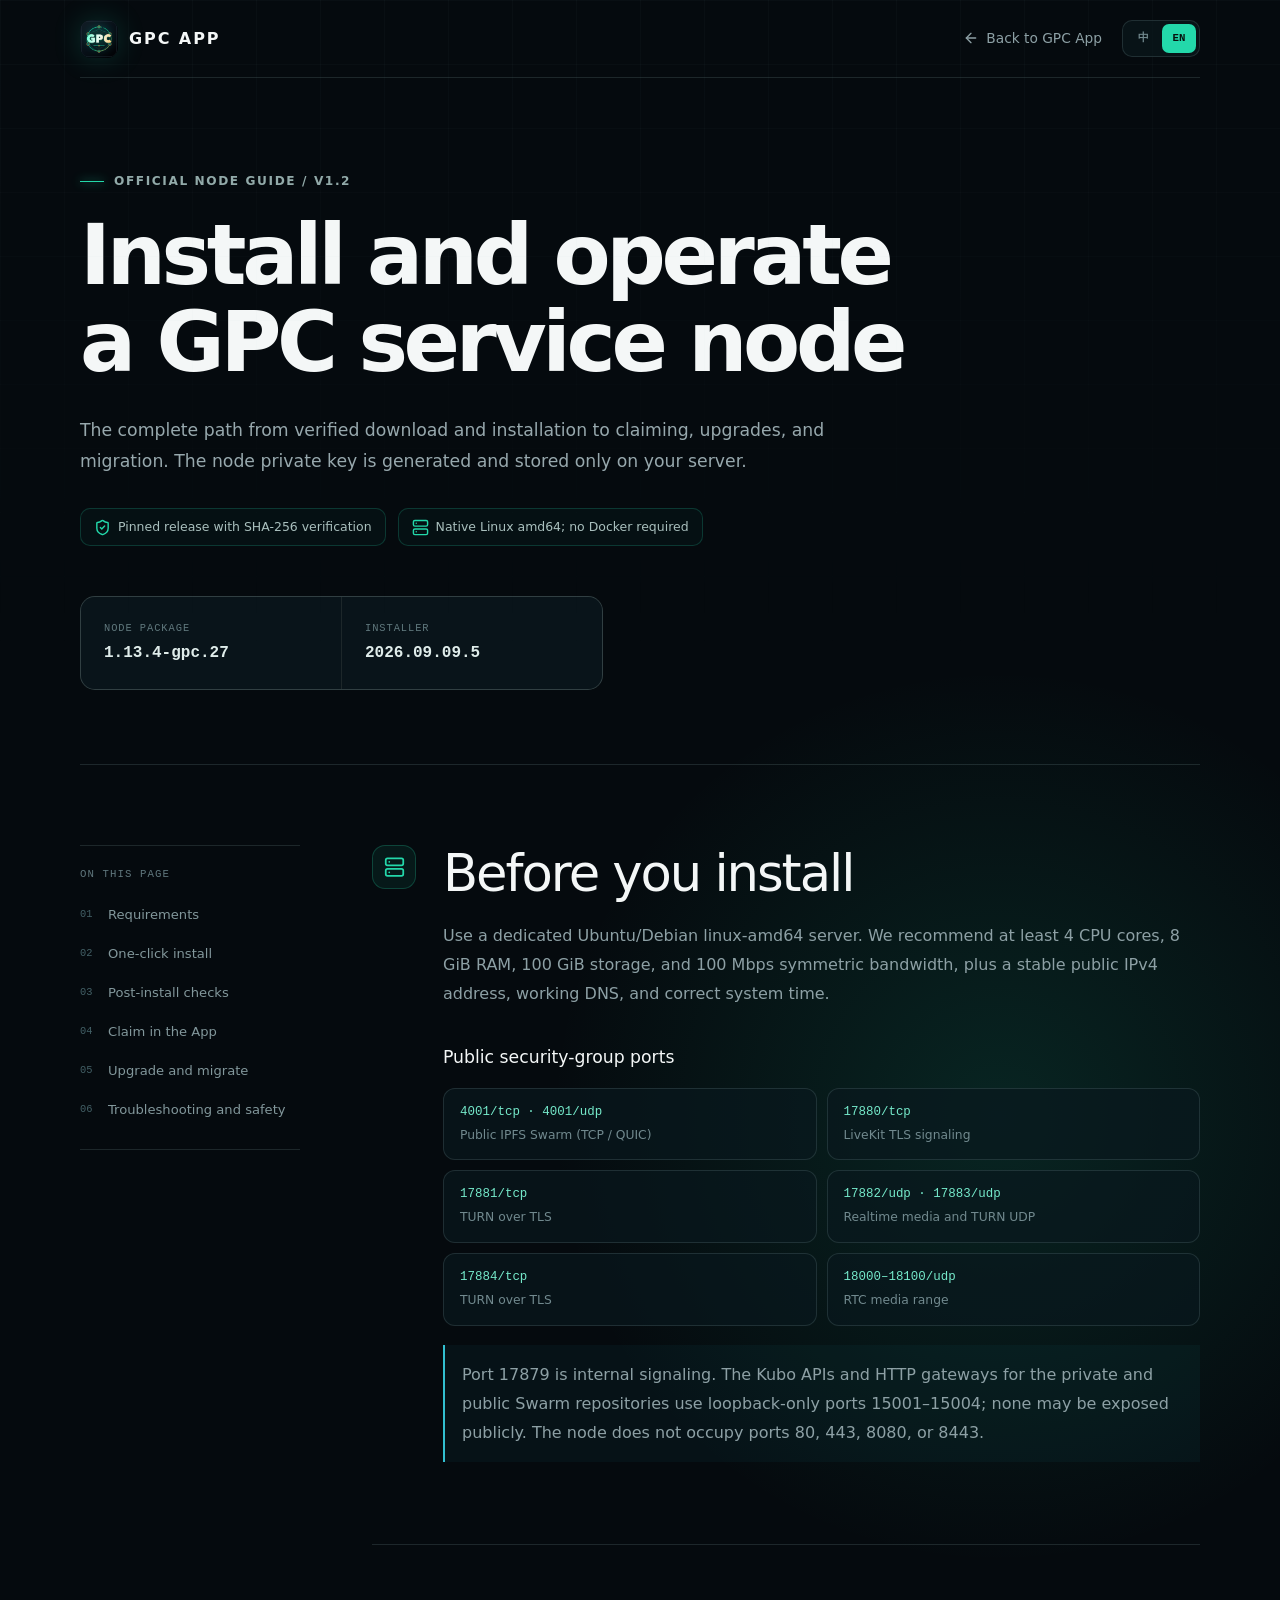
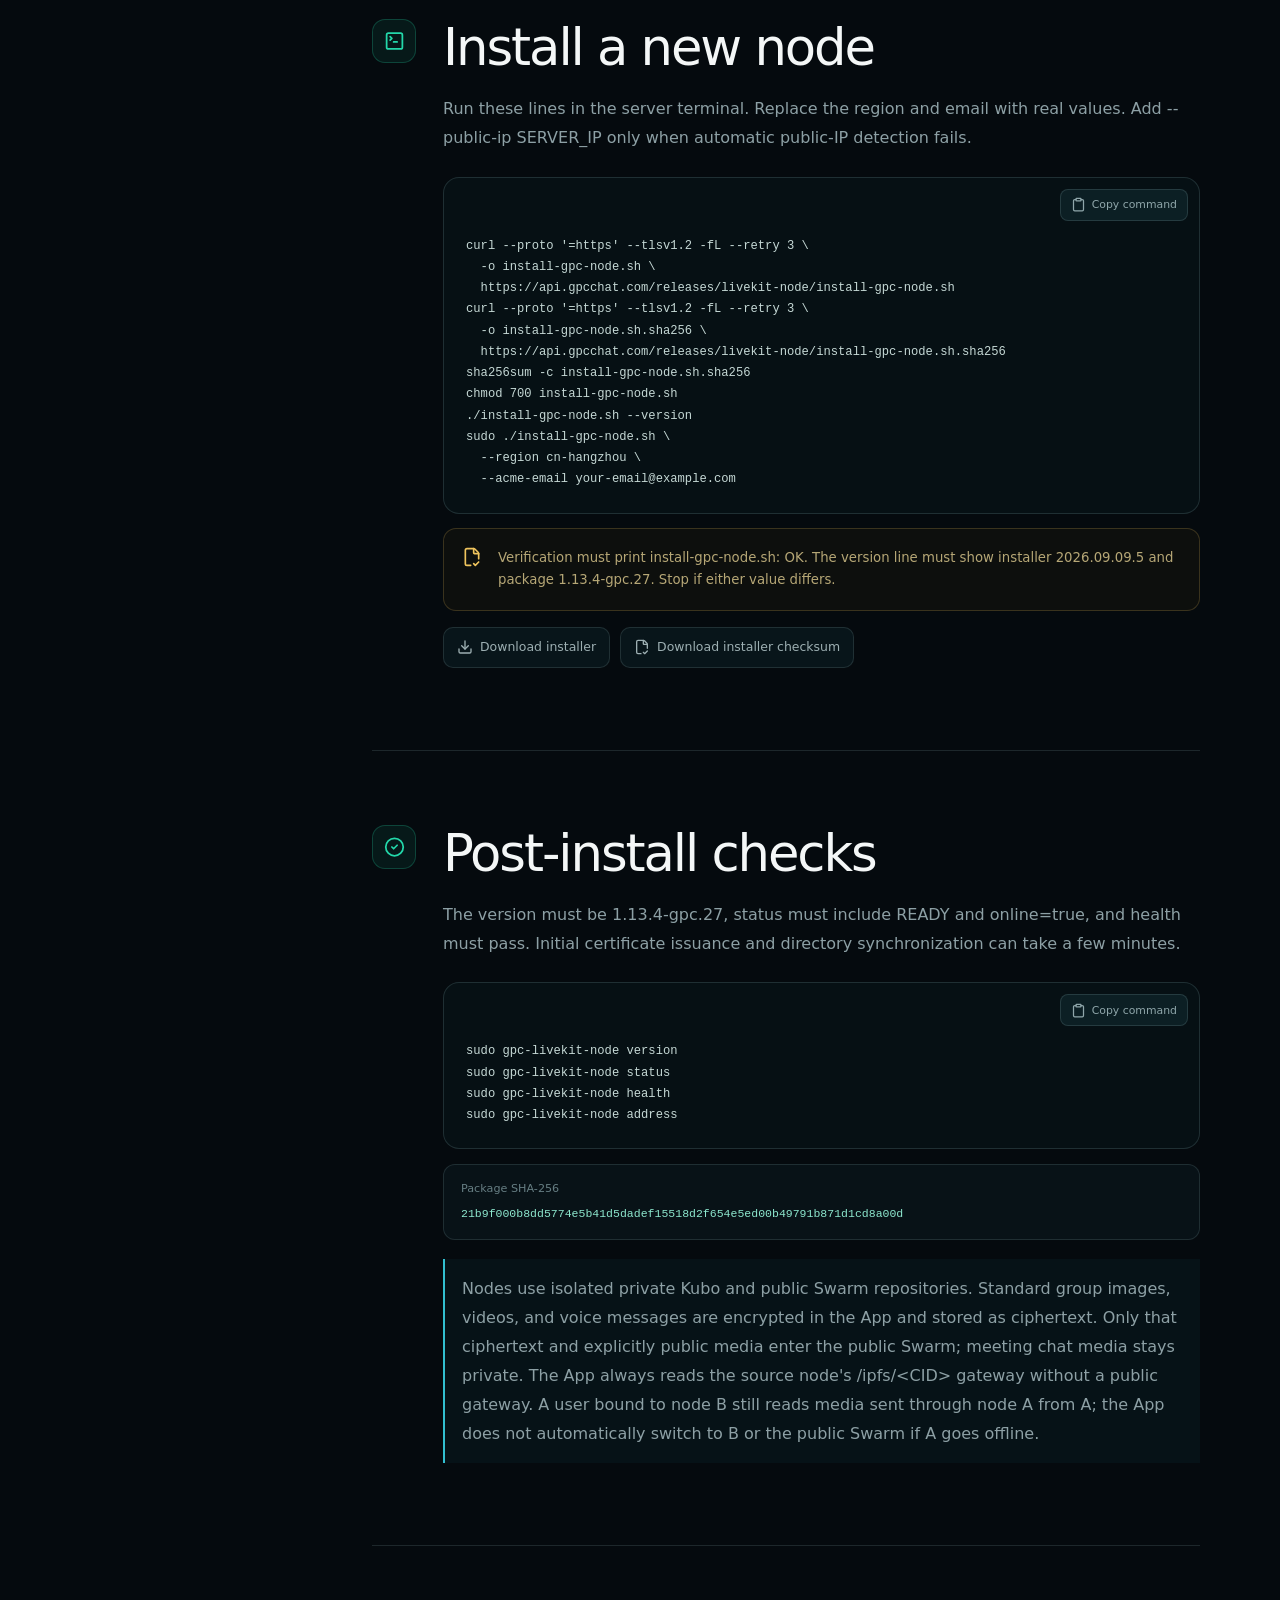
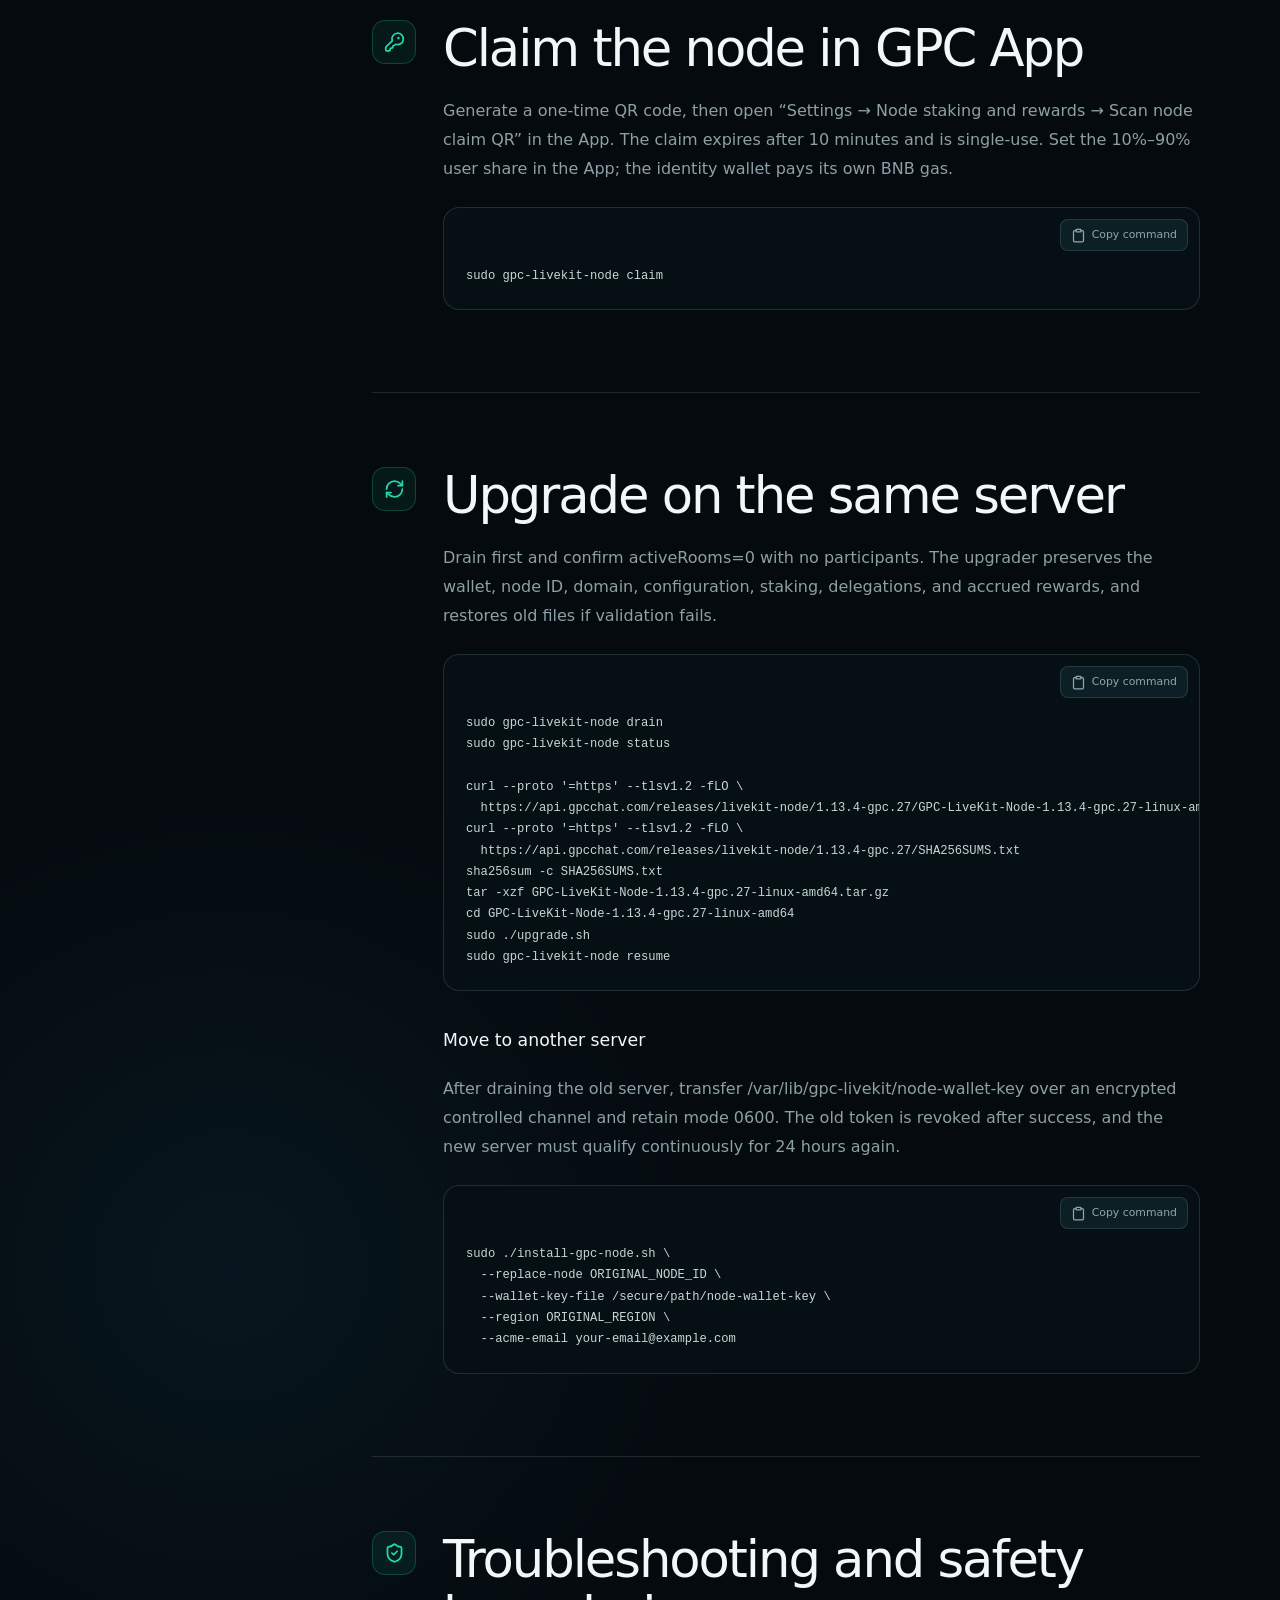
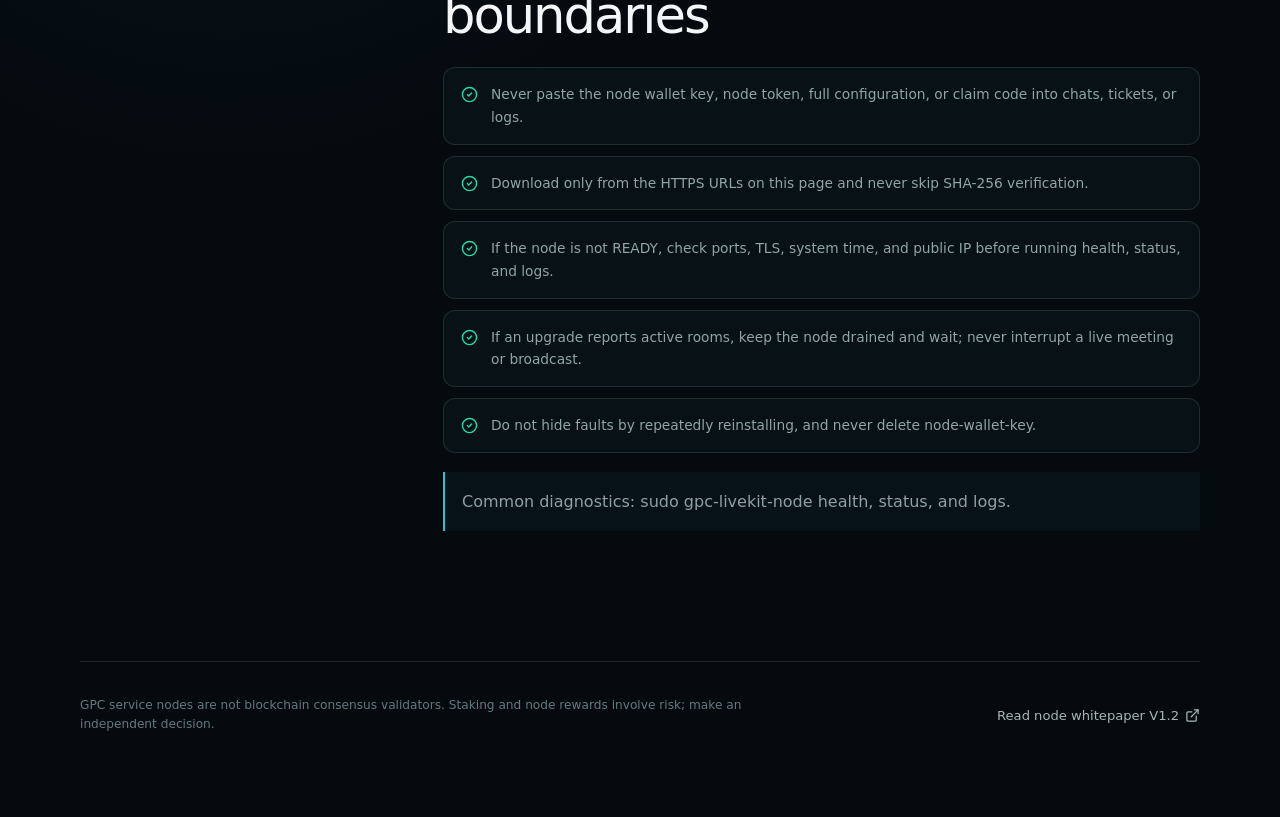
==== commit 3f44ce3b: "Publish GPC ecosystem website and revised v1.4 whitepaper" ====
--- a/node-install/index.html
+++ b/node-install/index.html
@@ -1,5 +1,5 @@
-<!DOCTYPE html><html lang="zh-CN"><head><meta charSet="utf-8"/><meta name="viewport" content="width=device-width, initial-scale=1"/><link rel="stylesheet" href="../_next/static/css/index.DmUOt3RS.css" data-rsc-css-href="../_next/static/css/index.DmUOt3RS.css" data-precedence="vite-rsc/importer-resources"/><link rel="modulepreload" fetchPriority="low" href="../_next/static/chunks/index-D0cd1HWx.js"/><script src="../_next/static/chunks/rolldown-runtime-C60lm6uB.js" type="module" async=""></script><script src="../_next/static/chunks/framework-D_rUT4EX.js" type="module" async=""></script><link rel="modulepreload" href="../_next/static/chunks/rolldown-runtime-C60lm6uB.js" crossorigin=""/><link rel="modulepreload" href="../_next/static/chunks/framework-D_rUT4EX.js" crossorigin=""/><link rel="modulepreload" href="../_next/static/chunks/layout-segment-context-DfF8BIWr.js" crossorigin=""/><link rel="modulepreload" href="../_next/static/chunks/node-install-guide-CQMMa1SH.js" crossorigin=""/><link rel="modulepreload" href="../_next/static/chunks/toggle-group-cHK7bria.js" crossorigin=""/><title>安装 GPC 服务节点 | GPC App</title><meta name="description" content="GPC LiveKit Node 1.13.4-gpc.22 官方安装、校验、认领、升级与迁移教程。"/><meta property="og:title" content="安装 GPC 服务节点 | GPC App"/><meta property="og:description" content="GPC LiveKit Node 1.13.4-gpc.22 官方安装、校验、认领、升级与迁移教程。"/><meta property="og:url" content="https://www.gpcchat.com/node-install/"/><meta name="twitter:card" content="summary"/><meta name="twitter:title" content="GPC App｜Identity, Wallet &amp; Service Network"/><meta name="twitter:description" content="A self-sovereign identity wallet connecting encrypted communication, digital assets, and verifiable service nodes."/><meta name="twitter:image" content="https://www.gpcchat.com/assets/gpc-icon.png"/><link rel="canonical" href="https://www.gpcchat.com/node-install/"/><link rel="icon" href="../favicon.svg" type="image/svg+xml"/><link rel="alternate icon" href="../favicon.ico" sizes="16x16 32x32 48x48 64x64"/><link rel="apple-touch-icon" href="../apple-touch-icon.png" sizes="180x180"/><script>Object.assign(((self[Symbol.for("vinext.navigationRuntime")]??={bootstrap:{routeManifest:null},functions:{}}).bootstrap.rsc??={rsc:[]}),{params:{},nav:{"pathname":"/node-install","searchParams":[]}})</script><link rel="modulepreload" href="../_next/static/chunks/index-D0cd1HWx.js" />
-</head><body><main class="guide-page"><header class="guide-header"><a class="brand" href="../" aria-label="GPC App"><img src="../assets/gpc-icon.png" alt=""/><span>GPC APP</span></a><a class="guide-back" href="../"><svg xmlns="http://www.w3.org/2000/svg" width="16" height="16" viewBox="0 0 24 24" fill="none" stroke="currentColor" stroke-width="2" stroke-linecap="round" stroke-linejoin="round" class="lucide lucide-arrow-left" aria-hidden="true"><path d="m12 19-7-7 7-7"></path><path d="M19 12H5"></path></svg>返回 GPC App 官网</a><div data-orientation="horizontal" role="group" data-slot="toggle-group" data-spacing="2" aria-label="切换教程语言" class="rounded-lg data-[size=sm]:rounded-[min(var(--radius-md),10px)] group/toggle-group flex w-fit flex-row items-center gap-[--spacing(var(--gap))] data-vertical:flex-col data-vertical:items-stretch language-toggle" style="--gap:2"><button type="button" data-pressed="" aria-disabled="false" tabindex="-1" aria-pressed="true" data-slot="toggle-group-item" data-variant="default" data-size="default" data-spacing="2" aria-label="中文" class="group-data-[spacing=0]/toggle-group:rounded-none group-data-[spacing=0]/toggle-group:px-2 group-data-[spacing=0]/toggle-group:has-data-[icon=inline-end]:pr-1.5 group-data-[spacing=0]/toggle-group:has-data-[icon=inline-start]:pl-1.5 group-data-horizontal/toggle-group:data-[spacing=0]:first:rounded-l-lg group-data-vertical/toggle-group:data-[spacing=0]:first:rounded-t-lg group-data-horizontal/toggle-group:data-[spacing=0]:last:rounded-r-lg group-data-vertical/toggle-group:data-[spacing=0]:last:rounded-b-lg shrink-0 focus:z-10 focus-visible:z-10 group-data-horizontal/toggle-group:data-[spacing=0]:data-[variant=outline]:border-l-0 group-data-vertical/toggle-group:data-[spacing=0]:data-[variant=outline]:border-t-0 group-data-horizontal/toggle-group:data-[spacing=0]:data-[variant=outline]:first:border-l group-data-vertical/toggle-group:data-[spacing=0]:data-[variant=outline]:first:border-t hover:text-foreground aria-pressed:bg-muted focus-visible:border-ring focus-visible:ring-ring/50 aria-invalid:ring-destructive/20 dark:aria-invalid:ring-destructive/40 aria-invalid:border-destructive data-[state=on]:bg-muted gap-1 rounded-lg text-sm font-medium transition-all [&amp;_svg:not([class*=&#x27;size-&#x27;])]:size-4 group/toggle inline-flex items-center justify-center whitespace-nowrap outline-none hover:bg-muted focus-visible:ring-[3px] disabled:pointer-events-none disabled:opacity-50 [&amp;_svg]:pointer-events-none [&amp;_svg]:shrink-0 bg-transparent h-8 min-w-8 px-2.5 has-data-[icon=inline-end]:pr-2 has-data-[icon=inline-start]:pl-2">中</button><button type="button" aria-disabled="false" tabindex="-1" aria-pressed="false" data-slot="toggle-group-item" data-variant="default" data-size="default" data-spacing="2" aria-label="English" class="group-data-[spacing=0]/toggle-group:rounded-none group-data-[spacing=0]/toggle-group:px-2 group-data-[spacing=0]/toggle-group:has-data-[icon=inline-end]:pr-1.5 group-data-[spacing=0]/toggle-group:has-data-[icon=inline-start]:pl-1.5 group-data-horizontal/toggle-group:data-[spacing=0]:first:rounded-l-lg group-data-vertical/toggle-group:data-[spacing=0]:first:rounded-t-lg group-data-horizontal/toggle-group:data-[spacing=0]:last:rounded-r-lg group-data-vertical/toggle-group:data-[spacing=0]:last:rounded-b-lg shrink-0 focus:z-10 focus-visible:z-10 group-data-horizontal/toggle-group:data-[spacing=0]:data-[variant=outline]:border-l-0 group-data-vertical/toggle-group:data-[spacing=0]:data-[variant=outline]:border-t-0 group-data-horizontal/toggle-group:data-[spacing=0]:data-[variant=outline]:first:border-l group-data-vertical/toggle-group:data-[spacing=0]:data-[variant=outline]:first:border-t hover:text-foreground aria-pressed:bg-muted focus-visible:border-ring focus-visible:ring-ring/50 aria-invalid:ring-destructive/20 dark:aria-invalid:ring-destructive/40 aria-invalid:border-destructive data-[state=on]:bg-muted gap-1 rounded-lg text-sm font-medium transition-all [&amp;_svg:not([class*=&#x27;size-&#x27;])]:size-4 group/toggle inline-flex items-center justify-center whitespace-nowrap outline-none hover:bg-muted focus-visible:ring-[3px] disabled:pointer-events-none disabled:opacity-50 [&amp;_svg]:pointer-events-none [&amp;_svg]:shrink-0 bg-transparent h-8 min-w-8 px-2.5 has-data-[icon=inline-end]:pr-2 has-data-[icon=inline-start]:pl-2">EN</button></div></header><section class="guide-hero"><p class="eyebrow"><span></span>OFFICIAL NODE GUIDE / V1.2</p><h1>安装并运营 GPC 服务节点</h1><p class="guide-lead">一份从下载校验、安装、认领到升级迁移的完整操作说明。节点私钥只在你的服务器本地生成和保存。</p><div class="guide-trust"><span><svg xmlns="http://www.w3.org/2000/svg" width="17" height="17" viewBox="0 0 24 24" fill="none" stroke="currentColor" stroke-width="2" stroke-linecap="round" stroke-linejoin="round" class="lucide lucide-shield-check" aria-hidden="true"><path d="M20 13c0 5-3.5 7.5-7.66 8.95a1 1 0 0 1-.67-.01C7.5 20.5 4 18 4 13V6a1 1 0 0 1 1-1c2 0 4.5-1.2 6.24-2.72a1.17 1.17 0 0 1 1.52 0C14.51 3.81 17 5 19 5a1 1 0 0 1 1 1z"></path><path d="m9 12 2 2 4-4"></path></svg>固定版本与 SHA-256 校验</span><span><svg xmlns="http://www.w3.org/2000/svg" width="17" height="17" viewBox="0 0 24 24" fill="none" stroke="currentColor" stroke-width="2" stroke-linecap="round" stroke-linejoin="round" class="lucide lucide-server" aria-hidden="true"><rect width="20" height="8" x="2" y="2" rx="2" ry="2"></rect><rect width="20" height="8" x="2" y="14" rx="2" ry="2"></rect><line x1="6" x2="6.01" y1="6" y2="6"></line><line x1="6" x2="6.01" y1="18" y2="18"></line></svg>原生 Linux amd64，无需 Docker</span></div><div class="guide-release"><div><small>当前节点包</small><strong>1.13.4-gpc.22</strong></div><div><small>安装器</small><strong>2026.09.06.3</strong></div></div></section><div class="guide-layout"><aside class="guide-toc"><p>本页目录</p><a href="#step-1"><span>01</span>安装前准备</a><a href="#step-2"><span>02</span>一键安装</a><a href="#step-3"><span>03</span>安装后校验</a><a href="#step-4"><span>04</span>在 App 认领</a><a href="#step-5"><span>05</span>升级与迁移</a><a href="#step-6"><span>06</span>故障与安全</a></aside><div class="guide-content"><section class="guide-section" id="step-1"><div class="guide-section-icon"><svg xmlns="http://www.w3.org/2000/svg" width="24" height="24" viewBox="0 0 24 24" fill="none" stroke="currentColor" stroke-width="2" stroke-linecap="round" stroke-linejoin="round" class="lucide lucide-server" aria-hidden="true"><rect width="20" height="8" x="2" y="2" rx="2" ry="2"></rect><rect width="20" height="8" x="2" y="14" rx="2" ry="2"></rect><line x1="6" x2="6.01" y1="6" y2="6"></line><line x1="6" x2="6.01" y1="18" y2="18"></line></svg></div><div class="guide-section-body"><h2>安装前准备</h2><p>使用独立的 Ubuntu/Debian linux-amd64 服务器。建议至少 4 核 CPU、8 GiB 内存、100 GiB 存储，以及上下行各 100 Mbps；需要稳定公网 IPv4、正确的 DNS 和系统时间。</p><h3>公网安全组端口</h3><div class="guide-port-grid"><div><code>17880/tcp</code><span>LiveKit TLS 信令</span></div><div><code>17881/tcp</code><span>TURN over TLS</span></div><div><code>17882/udp · 17883/udp</code><span>实时媒体与 TURN UDP</span></div><div><code>17884/tcp</code><span>节点静态服务</span></div><div><code>18000–18100/udp</code><span>RTC 媒体端口段</span></div></div><p class="guide-note">17879 为内部信令端口，不要对公网开放。节点不占用 80、443、8080 或 8443。</p></div></section><section class="guide-section" id="step-2"><div class="guide-section-icon"><svg xmlns="http://www.w3.org/2000/svg" width="24" height="24" viewBox="0 0 24 24" fill="none" stroke="currentColor" stroke-width="2" stroke-linecap="round" stroke-linejoin="round" class="lucide lucide-square-terminal" aria-hidden="true"><path d="m7 11 2-2-2-2"></path><path d="M11 13h4"></path><rect width="18" height="18" x="3" y="3" rx="2" ry="2"></rect></svg></div><div class="guide-section-body"><h2>一键安装新节点</h2><p>在服务器终端逐行执行。把区域和邮箱换成真实值；公网 IP 无法自动识别时追加 --public-ip 服务器公网IP。</p><div class="guide-code"><button type="button" aria-label="复制命令"><svg xmlns="http://www.w3.org/2000/svg" width="15" height="15" viewBox="0 0 24 24" fill="none" stroke="currentColor" stroke-width="2" stroke-linecap="round" stroke-linejoin="round" class="lucide lucide-clipboard" aria-hidden="true"><rect width="8" height="4" x="8" y="2" rx="1" ry="1"></rect><path d="M16 4h2a2 2 0 0 1 2 2v14a2 2 0 0 1-2 2H6a2 2 0 0 1-2-2V6a2 2 0 0 1 2-2h2"></path></svg>复制命令</button><pre><code>curl --proto &#x27;=https&#x27; --tlsv1.2 -fL --retry 3 \
+<!DOCTYPE html><html lang="zh-CN"><head><meta charSet="utf-8"/><meta name="viewport" content="width=device-width, initial-scale=1"/><link rel="stylesheet" href="../_next/static/css/index.VMivyo7x.css" data-rsc-css-href="../_next/static/css/index.VMivyo7x.css" data-precedence="vite-rsc/importer-resources"/><link rel="modulepreload" fetchPriority="low" href="../_next/static/chunks/index-CwW-BETE.js"/><script src="../_next/static/chunks/rolldown-runtime-C60lm6uB.js" type="module" async=""></script><script src="../_next/static/chunks/framework-D_rUT4EX.js" type="module" async=""></script><link rel="modulepreload" href="../_next/static/chunks/rolldown-runtime-C60lm6uB.js" crossorigin=""/><link rel="modulepreload" href="../_next/static/chunks/framework-D_rUT4EX.js" crossorigin=""/><link rel="modulepreload" href="../_next/static/chunks/layout-segment-context-5_YSalkw.js" crossorigin=""/><link rel="modulepreload" href="../_next/static/chunks/node-install-guide-C-aDuBQz.js" crossorigin=""/><link rel="modulepreload" href="../_next/static/chunks/toggle-group-cHK7bria.js" crossorigin=""/><title>安装 GPC 服务节点 | GPC App</title><meta name="description" content="GPC LiveKit Node 1.13.4-gpc.27 官方安装、校验、认领、升级与迁移教程，含 IPFS 公共 Swarm 与加密媒体存储说明。"/><meta property="og:title" content="安装 GPC 服务节点 | GPC App"/><meta property="og:description" content="GPC LiveKit Node 1.13.4-gpc.27 官方安装、校验、认领、升级与迁移教程，含 IPFS 公共 Swarm 与加密媒体存储说明。"/><meta property="og:url" content="https://www.gpcchat.com/node-install/"/><meta name="twitter:card" content="summary"/><meta name="twitter:title" content="GPC Ecosystem | Identity, Community &amp; Services"/><meta name="twitter:description" content="One identity wallet connects creators, communities, on-chain experiences, and verifiable service nodes. Explore the GPC ecosystem and its roadmap."/><meta name="twitter:image" content="https://www.gpcchat.com/assets/gpc-icon.png"/><link rel="canonical" href="https://www.gpcchat.com/node-install/"/><link rel="icon" href="../favicon.svg" type="image/svg+xml"/><link rel="alternate icon" href="../favicon.ico" sizes="16x16 32x32 48x48 64x64"/><link rel="apple-touch-icon" href="../apple-touch-icon.png" sizes="180x180"/><script>Object.assign(((self[Symbol.for("vinext.navigationRuntime")]??={bootstrap:{routeManifest:null},functions:{}}).bootstrap.rsc??={rsc:[]}),{params:{},nav:{"pathname":"/node-install","searchParams":[]}})</script><link rel="modulepreload" href="../_next/static/chunks/index-CwW-BETE.js" />
+</head><body><main class="guide-page"><header class="guide-header"><a class="brand" href="../" aria-label="GPC App"><img src="../assets/gpc-icon.png" alt=""/><span>GPC APP</span></a><a class="guide-back" href="../"><svg xmlns="http://www.w3.org/2000/svg" width="16" height="16" viewBox="0 0 24 24" fill="none" stroke="currentColor" stroke-width="2" stroke-linecap="round" stroke-linejoin="round" class="lucide lucide-arrow-left" aria-hidden="true"><path d="m12 19-7-7 7-7"></path><path d="M19 12H5"></path></svg>返回 GPC App 官网</a><div data-orientation="horizontal" role="group" data-slot="toggle-group" data-spacing="2" aria-label="切换教程语言" class="rounded-lg data-[size=sm]:rounded-[min(var(--radius-md),10px)] group/toggle-group flex w-fit flex-row items-center gap-[--spacing(var(--gap))] data-vertical:flex-col data-vertical:items-stretch language-toggle" style="--gap:2"><button type="button" data-pressed="" aria-disabled="false" tabindex="-1" aria-pressed="true" data-slot="toggle-group-item" data-variant="default" data-size="default" data-spacing="2" aria-label="中文" class="group-data-[spacing=0]/toggle-group:rounded-none group-data-[spacing=0]/toggle-group:px-2 group-data-[spacing=0]/toggle-group:has-data-[icon=inline-end]:pr-1.5 group-data-[spacing=0]/toggle-group:has-data-[icon=inline-start]:pl-1.5 group-data-horizontal/toggle-group:data-[spacing=0]:first:rounded-l-lg group-data-vertical/toggle-group:data-[spacing=0]:first:rounded-t-lg group-data-horizontal/toggle-group:data-[spacing=0]:last:rounded-r-lg group-data-vertical/toggle-group:data-[spacing=0]:last:rounded-b-lg shrink-0 focus:z-10 focus-visible:z-10 group-data-horizontal/toggle-group:data-[spacing=0]:data-[variant=outline]:border-l-0 group-data-vertical/toggle-group:data-[spacing=0]:data-[variant=outline]:border-t-0 group-data-horizontal/toggle-group:data-[spacing=0]:data-[variant=outline]:first:border-l group-data-vertical/toggle-group:data-[spacing=0]:data-[variant=outline]:first:border-t hover:text-foreground aria-pressed:bg-muted focus-visible:border-ring focus-visible:ring-ring/50 aria-invalid:ring-destructive/20 dark:aria-invalid:ring-destructive/40 aria-invalid:border-destructive data-[state=on]:bg-muted gap-1 rounded-lg text-sm font-medium transition-all [&amp;_svg:not([class*=&#x27;size-&#x27;])]:size-4 group/toggle inline-flex items-center justify-center whitespace-nowrap outline-none hover:bg-muted focus-visible:ring-[3px] disabled:pointer-events-none disabled:opacity-50 [&amp;_svg]:pointer-events-none [&amp;_svg]:shrink-0 bg-transparent h-8 min-w-8 px-2.5 has-data-[icon=inline-end]:pr-2 has-data-[icon=inline-start]:pl-2">中</button><button type="button" aria-disabled="false" tabindex="-1" aria-pressed="false" data-slot="toggle-group-item" data-variant="default" data-size="default" data-spacing="2" aria-label="English" class="group-data-[spacing=0]/toggle-group:rounded-none group-data-[spacing=0]/toggle-group:px-2 group-data-[spacing=0]/toggle-group:has-data-[icon=inline-end]:pr-1.5 group-data-[spacing=0]/toggle-group:has-data-[icon=inline-start]:pl-1.5 group-data-horizontal/toggle-group:data-[spacing=0]:first:rounded-l-lg group-data-vertical/toggle-group:data-[spacing=0]:first:rounded-t-lg group-data-horizontal/toggle-group:data-[spacing=0]:last:rounded-r-lg group-data-vertical/toggle-group:data-[spacing=0]:last:rounded-b-lg shrink-0 focus:z-10 focus-visible:z-10 group-data-horizontal/toggle-group:data-[spacing=0]:data-[variant=outline]:border-l-0 group-data-vertical/toggle-group:data-[spacing=0]:data-[variant=outline]:border-t-0 group-data-horizontal/toggle-group:data-[spacing=0]:data-[variant=outline]:first:border-l group-data-vertical/toggle-group:data-[spacing=0]:data-[variant=outline]:first:border-t hover:text-foreground aria-pressed:bg-muted focus-visible:border-ring focus-visible:ring-ring/50 aria-invalid:ring-destructive/20 dark:aria-invalid:ring-destructive/40 aria-invalid:border-destructive data-[state=on]:bg-muted gap-1 rounded-lg text-sm font-medium transition-all [&amp;_svg:not([class*=&#x27;size-&#x27;])]:size-4 group/toggle inline-flex items-center justify-center whitespace-nowrap outline-none hover:bg-muted focus-visible:ring-[3px] disabled:pointer-events-none disabled:opacity-50 [&amp;_svg]:pointer-events-none [&amp;_svg]:shrink-0 bg-transparent h-8 min-w-8 px-2.5 has-data-[icon=inline-end]:pr-2 has-data-[icon=inline-start]:pl-2">EN</button></div></header><section class="guide-hero"><p class="eyebrow"><span></span>OFFICIAL NODE GUIDE / V1.2</p><h1>安装并运营 GPC 服务节点</h1><p class="guide-lead">一份从下载校验、安装、认领到升级迁移的完整操作说明。节点私钥只在你的服务器本地生成和保存。</p><div class="guide-trust"><span><svg xmlns="http://www.w3.org/2000/svg" width="17" height="17" viewBox="0 0 24 24" fill="none" stroke="currentColor" stroke-width="2" stroke-linecap="round" stroke-linejoin="round" class="lucide lucide-shield-check" aria-hidden="true"><path d="M20 13c0 5-3.5 7.5-7.66 8.95a1 1 0 0 1-.67-.01C7.5 20.5 4 18 4 13V6a1 1 0 0 1 1-1c2 0 4.5-1.2 6.24-2.72a1.17 1.17 0 0 1 1.52 0C14.51 3.81 17 5 19 5a1 1 0 0 1 1 1z"></path><path d="m9 12 2 2 4-4"></path></svg>固定版本与 SHA-256 校验</span><span><svg xmlns="http://www.w3.org/2000/svg" width="17" height="17" viewBox="0 0 24 24" fill="none" stroke="currentColor" stroke-width="2" stroke-linecap="round" stroke-linejoin="round" class="lucide lucide-server" aria-hidden="true"><rect width="20" height="8" x="2" y="2" rx="2" ry="2"></rect><rect width="20" height="8" x="2" y="14" rx="2" ry="2"></rect><line x1="6" x2="6.01" y1="6" y2="6"></line><line x1="6" x2="6.01" y1="18" y2="18"></line></svg>原生 Linux amd64，无需 Docker</span></div><div class="guide-release"><div><small>当前节点包</small><strong>1.13.4-gpc.27</strong></div><div><small>安装器</small><strong>2026.09.09.5</strong></div></div></section><div class="guide-layout"><aside class="guide-toc"><p>本页目录</p><a href="#step-1"><span>01</span>安装前准备</a><a href="#step-2"><span>02</span>一键安装</a><a href="#step-3"><span>03</span>安装后校验</a><a href="#step-4"><span>04</span>在 App 认领</a><a href="#step-5"><span>05</span>升级与迁移</a><a href="#step-6"><span>06</span>故障与安全</a></aside><div class="guide-content"><section class="guide-section" id="step-1"><div class="guide-section-icon"><svg xmlns="http://www.w3.org/2000/svg" width="24" height="24" viewBox="0 0 24 24" fill="none" stroke="currentColor" stroke-width="2" stroke-linecap="round" stroke-linejoin="round" class="lucide lucide-server" aria-hidden="true"><rect width="20" height="8" x="2" y="2" rx="2" ry="2"></rect><rect width="20" height="8" x="2" y="14" rx="2" ry="2"></rect><line x1="6" x2="6.01" y1="6" y2="6"></line><line x1="6" x2="6.01" y1="18" y2="18"></line></svg></div><div class="guide-section-body"><h2>安装前准备</h2><p>使用独立的 Ubuntu/Debian linux-amd64 服务器。建议至少 4 核 CPU、8 GiB 内存、100 GiB 存储，以及上下行各 100 Mbps；需要稳定公网 IPv4、正确的 DNS 和系统时间。</p><h3>公网安全组端口</h3><div class="guide-port-grid"><div><code>4001/tcp · 4001/udp</code><span>公共 IPFS Swarm（TCP / QUIC）</span></div><div><code>17880/tcp</code><span>LiveKit TLS 信令</span></div><div><code>17881/tcp</code><span>TURN over TLS</span></div><div><code>17882/udp · 17883/udp</code><span>实时媒体与 TURN UDP</span></div><div><code>17884/tcp</code><span>TURN over TLS</span></div><div><code>18000–18100/udp</code><span>RTC 媒体端口段</span></div></div><p class="guide-note">17879 为内部信令端口；私有和公共 Swarm 仓库的 Kubo API 与 HTTP 网关使用 15001–15004，仅监听本机回环，均不要对公网开放。节点不占用 80、443、8080 或 8443。</p></div></section><section class="guide-section" id="step-2"><div class="guide-section-icon"><svg xmlns="http://www.w3.org/2000/svg" width="24" height="24" viewBox="0 0 24 24" fill="none" stroke="currentColor" stroke-width="2" stroke-linecap="round" stroke-linejoin="round" class="lucide lucide-square-terminal" aria-hidden="true"><path d="m7 11 2-2-2-2"></path><path d="M11 13h4"></path><rect width="18" height="18" x="3" y="3" rx="2" ry="2"></rect></svg></div><div class="guide-section-body"><h2>一键安装新节点</h2><p>在服务器终端逐行执行。把区域和邮箱换成真实值；公网 IP 无法自动识别时追加 --public-ip 服务器公网IP。</p><div class="guide-code"><button type="button" aria-label="复制命令"><svg xmlns="http://www.w3.org/2000/svg" width="15" height="15" viewBox="0 0 24 24" fill="none" stroke="currentColor" stroke-width="2" stroke-linecap="round" stroke-linejoin="round" class="lucide lucide-clipboard" aria-hidden="true"><rect width="8" height="4" x="8" y="2" rx="1" ry="1"></rect><path d="M16 4h2a2 2 0 0 1 2 2v14a2 2 0 0 1-2 2H6a2 2 0 0 1-2-2V6a2 2 0 0 1 2-2h2"></path></svg>复制命令</button><pre><code>curl --proto &#x27;=https&#x27; --tlsv1.2 -fL --retry 3 \
   -o install-gpc-node.sh \
   https://api.gpcchat.com/releases/livekit-node/install-gpc-node.sh
 curl --proto &#x27;=https&#x27; --tlsv1.2 -fL --retry 3 \
@@ -10,22 +10,22 @@
 ./install-gpc-node.sh --version
 sudo ./install-gpc-node.sh \
   --region cn-hangzhou \
-  --acme-email your-email@example.com</code></pre></div><div class="guide-warning"><svg xmlns="http://www.w3.org/2000/svg" width="20" height="20" viewBox="0 0 24 24" fill="none" stroke="currentColor" stroke-width="2" stroke-linecap="round" stroke-linejoin="round" class="lucide lucide-file-check-corner" aria-hidden="true"><path d="M10.5 22H6a2 2 0 0 1-2-2V4a2 2 0 0 1 2-2h8a2.4 2.4 0 0 1 1.706.706l3.588 3.588A2.4 2.4 0 0 1 20 8v6"></path><path d="M14 2v5a1 1 0 0 0 1 1h5"></path><path d="m14 20 2 2 4-4"></path></svg><p>校验必须显示 install-gpc-node.sh: OK；版本必须同时显示安装器 2026.09.06.3 和节点包 1.13.4-gpc.22。任一项不一致都应停止安装。</p></div><div class="guide-inline-actions"><a href="https://api.gpcchat.com/releases/livekit-node/install-gpc-node.sh"><svg xmlns="http://www.w3.org/2000/svg" width="16" height="16" viewBox="0 0 24 24" fill="none" stroke="currentColor" stroke-width="2" stroke-linecap="round" stroke-linejoin="round" class="lucide lucide-download" aria-hidden="true"><path d="M12 15V3"></path><path d="M21 15v4a2 2 0 0 1-2 2H5a2 2 0 0 1-2-2v-4"></path><path d="m7 10 5 5 5-5"></path></svg>直接下载安装器</a><a href="https://api.gpcchat.com/releases/livekit-node/install-gpc-node.sh.sha256"><svg xmlns="http://www.w3.org/2000/svg" width="16" height="16" viewBox="0 0 24 24" fill="none" stroke="currentColor" stroke-width="2" stroke-linecap="round" stroke-linejoin="round" class="lucide lucide-file-check-corner" aria-hidden="true"><path d="M10.5 22H6a2 2 0 0 1-2-2V4a2 2 0 0 1 2-2h8a2.4 2.4 0 0 1 1.706.706l3.588 3.588A2.4 2.4 0 0 1 20 8v6"></path><path d="M14 2v5a1 1 0 0 0 1 1h5"></path><path d="m14 20 2 2 4-4"></path></svg>下载安装器校验文件</a></div></div></section><section class="guide-section" id="step-3"><div class="guide-section-icon"><svg xmlns="http://www.w3.org/2000/svg" width="24" height="24" viewBox="0 0 24 24" fill="none" stroke="currentColor" stroke-width="2" stroke-linecap="round" stroke-linejoin="round" class="lucide lucide-circle-check" aria-hidden="true"><circle cx="12" cy="12" r="10"></circle><path d="m9 12 2 2 4-4"></path></svg></div><div class="guide-section-body"><h2>安装后校验</h2><p>版本应为 1.13.4-gpc.22，状态应包含 READY 与 online=true，health 命令必须成功。首次签发证书和目录同步可能需要几分钟。</p><div class="guide-code"><button type="button" aria-label="复制命令"><svg xmlns="http://www.w3.org/2000/svg" width="15" height="15" viewBox="0 0 24 24" fill="none" stroke="currentColor" stroke-width="2" stroke-linecap="round" stroke-linejoin="round" class="lucide lucide-clipboard" aria-hidden="true"><rect width="8" height="4" x="8" y="2" rx="1" ry="1"></rect><path d="M16 4h2a2 2 0 0 1 2 2v14a2 2 0 0 1-2 2H6a2 2 0 0 1-2-2V6a2 2 0 0 1 2-2h2"></path></svg>复制命令</button><pre><code>sudo gpc-livekit-node version
+  --acme-email your-email@example.com</code></pre></div><div class="guide-warning"><svg xmlns="http://www.w3.org/2000/svg" width="20" height="20" viewBox="0 0 24 24" fill="none" stroke="currentColor" stroke-width="2" stroke-linecap="round" stroke-linejoin="round" class="lucide lucide-file-check-corner" aria-hidden="true"><path d="M10.5 22H6a2 2 0 0 1-2-2V4a2 2 0 0 1 2-2h8a2.4 2.4 0 0 1 1.706.706l3.588 3.588A2.4 2.4 0 0 1 20 8v6"></path><path d="M14 2v5a1 1 0 0 0 1 1h5"></path><path d="m14 20 2 2 4-4"></path></svg><p>校验必须显示 install-gpc-node.sh: OK；版本必须同时显示安装器 2026.09.09.5 和节点包 1.13.4-gpc.27。任一项不一致都应停止安装。</p></div><div class="guide-inline-actions"><a href="https://api.gpcchat.com/releases/livekit-node/install-gpc-node.sh"><svg xmlns="http://www.w3.org/2000/svg" width="16" height="16" viewBox="0 0 24 24" fill="none" stroke="currentColor" stroke-width="2" stroke-linecap="round" stroke-linejoin="round" class="lucide lucide-download" aria-hidden="true"><path d="M12 15V3"></path><path d="M21 15v4a2 2 0 0 1-2 2H5a2 2 0 0 1-2-2v-4"></path><path d="m7 10 5 5 5-5"></path></svg>直接下载安装器</a><a href="https://api.gpcchat.com/releases/livekit-node/install-gpc-node.sh.sha256"><svg xmlns="http://www.w3.org/2000/svg" width="16" height="16" viewBox="0 0 24 24" fill="none" stroke="currentColor" stroke-width="2" stroke-linecap="round" stroke-linejoin="round" class="lucide lucide-file-check-corner" aria-hidden="true"><path d="M10.5 22H6a2 2 0 0 1-2-2V4a2 2 0 0 1 2-2h8a2.4 2.4 0 0 1 1.706.706l3.588 3.588A2.4 2.4 0 0 1 20 8v6"></path><path d="M14 2v5a1 1 0 0 0 1 1h5"></path><path d="m14 20 2 2 4-4"></path></svg>下载安装器校验文件</a></div></div></section><section class="guide-section" id="step-3"><div class="guide-section-icon"><svg xmlns="http://www.w3.org/2000/svg" width="24" height="24" viewBox="0 0 24 24" fill="none" stroke="currentColor" stroke-width="2" stroke-linecap="round" stroke-linejoin="round" class="lucide lucide-circle-check" aria-hidden="true"><circle cx="12" cy="12" r="10"></circle><path d="m9 12 2 2 4-4"></path></svg></div><div class="guide-section-body"><h2>安装后校验</h2><p>版本应为 1.13.4-gpc.27，状态应包含 READY 与 online=true，health 命令必须成功。首次签发证书和目录同步可能需要几分钟。</p><div class="guide-code"><button type="button" aria-label="复制命令"><svg xmlns="http://www.w3.org/2000/svg" width="15" height="15" viewBox="0 0 24 24" fill="none" stroke="currentColor" stroke-width="2" stroke-linecap="round" stroke-linejoin="round" class="lucide lucide-clipboard" aria-hidden="true"><rect width="8" height="4" x="8" y="2" rx="1" ry="1"></rect><path d="M16 4h2a2 2 0 0 1 2 2v14a2 2 0 0 1-2 2H6a2 2 0 0 1-2-2V6a2 2 0 0 1 2-2h2"></path></svg>复制命令</button><pre><code>sudo gpc-livekit-node version
 sudo gpc-livekit-node status
 sudo gpc-livekit-node health
-sudo gpc-livekit-node address</code></pre></div><div class="guide-hash"><span>节点包 SHA-256</span><code>54bb797663624f0ee9bcb39aed613e6bb3a746ab68e8b84c102c63f4616a5697</code></div></div></section><section class="guide-section" id="step-4"><div class="guide-section-icon"><svg xmlns="http://www.w3.org/2000/svg" width="24" height="24" viewBox="0 0 24 24" fill="none" stroke="currentColor" stroke-width="2" stroke-linecap="round" stroke-linejoin="round" class="lucide lucide-key-round" aria-hidden="true"><path d="M2.586 17.414A2 2 0 0 0 2 18.828V21a1 1 0 0 0 1 1h3a1 1 0 0 0 1-1v-1a1 1 0 0 1 1-1h1a1 1 0 0 0 1-1v-1a1 1 0 0 1 1-1h.172a2 2 0 0 0 1.414-.586l.814-.814a6.5 6.5 0 1 0-4-4z"></path><circle cx="16.5" cy="7.5" r=".5" fill="currentColor"></circle></svg></div><div class="guide-section-body"><h2>在 App 中认领节点</h2><p>生成一次性二维码后，在 App 打开“设置 → 节点质押与收益 → 扫描节点认领二维码”。认领码 10 分钟失效且只能使用一次。运营者在 App 设置 10%–90% 的用户分成比例，并由身份钱包自行支付 BNB Gas。</p><div class="guide-code"><button type="button" aria-label="复制命令"><svg xmlns="http://www.w3.org/2000/svg" width="15" height="15" viewBox="0 0 24 24" fill="none" stroke="currentColor" stroke-width="2" stroke-linecap="round" stroke-linejoin="round" class="lucide lucide-clipboard" aria-hidden="true"><rect width="8" height="4" x="8" y="2" rx="1" ry="1"></rect><path d="M16 4h2a2 2 0 0 1 2 2v14a2 2 0 0 1-2 2H6a2 2 0 0 1-2-2V6a2 2 0 0 1 2-2h2"></path></svg>复制命令</button><pre><code>sudo gpc-livekit-node claim</code></pre></div></div></section><section class="guide-section" id="step-5"><div class="guide-section-icon"><svg xmlns="http://www.w3.org/2000/svg" width="24" height="24" viewBox="0 0 24 24" fill="none" stroke="currentColor" stroke-width="2" stroke-linecap="round" stroke-linejoin="round" class="lucide lucide-refresh-cw" aria-hidden="true"><path d="M3 12a9 9 0 0 1 9-9 9.75 9.75 0 0 1 6.74 2.74L21 8"></path><path d="M21 3v5h-5"></path><path d="M21 12a9 9 0 0 1-9 9 9.75 9.75 0 0 1-6.74-2.74L3 16"></path><path d="M8 16H3v5"></path></svg></div><div class="guide-section-body"><h2>原服务器升级</h2><p>先排空并确认 activeRooms=0、没有在线参与者，再执行升级。升级器会保留节点钱包、节点 ID、域名、配置、质押、委托和待领取收益；验证失败会恢复旧文件。</p><div class="guide-code"><button type="button" aria-label="复制命令"><svg xmlns="http://www.w3.org/2000/svg" width="15" height="15" viewBox="0 0 24 24" fill="none" stroke="currentColor" stroke-width="2" stroke-linecap="round" stroke-linejoin="round" class="lucide lucide-clipboard" aria-hidden="true"><rect width="8" height="4" x="8" y="2" rx="1" ry="1"></rect><path d="M16 4h2a2 2 0 0 1 2 2v14a2 2 0 0 1-2 2H6a2 2 0 0 1-2-2V6a2 2 0 0 1 2-2h2"></path></svg>复制命令</button><pre><code>sudo gpc-livekit-node drain
+sudo gpc-livekit-node address</code></pre></div><div class="guide-hash"><span>节点包 SHA-256</span><code>21b9f000b8dd5774e5b41d5dadef15518d2f654e5ed00b49791b871d1cd8a00d</code></div><p class="guide-note">节点使用相互隔离的私有 Kubo 仓库和公共 Swarm 仓库。普通群聊图片、视频和语音在 App 端加密，节点存储密文；公共 Swarm 仅发布这些密文和明确公开的媒体，会议聊天媒体留在私有仓库。App 始终直连源节点的 /ipfs/&lt;CID&gt; 网关，不走公共网关：A 节点发送的媒体，绑定 B 节点的用户仍从 A 读取；A 离线时 App 不会自动切换至 B 或公共 Swarm。</p></div></section><section class="guide-section" id="step-4"><div class="guide-section-icon"><svg xmlns="http://www.w3.org/2000/svg" width="24" height="24" viewBox="0 0 24 24" fill="none" stroke="currentColor" stroke-width="2" stroke-linecap="round" stroke-linejoin="round" class="lucide lucide-key-round" aria-hidden="true"><path d="M2.586 17.414A2 2 0 0 0 2 18.828V21a1 1 0 0 0 1 1h3a1 1 0 0 0 1-1v-1a1 1 0 0 1 1-1h1a1 1 0 0 0 1-1v-1a1 1 0 0 1 1-1h.172a2 2 0 0 0 1.414-.586l.814-.814a6.5 6.5 0 1 0-4-4z"></path><circle cx="16.5" cy="7.5" r=".5" fill="currentColor"></circle></svg></div><div class="guide-section-body"><h2>在 App 中认领节点</h2><p>生成一次性二维码后，在 App 打开“设置 → 节点质押与收益 → 扫描节点认领二维码”。认领码 10 分钟失效且只能使用一次。运营者在 App 设置 10%–90% 的用户分成比例，并由身份钱包自行支付 BNB Gas。</p><div class="guide-code"><button type="button" aria-label="复制命令"><svg xmlns="http://www.w3.org/2000/svg" width="15" height="15" viewBox="0 0 24 24" fill="none" stroke="currentColor" stroke-width="2" stroke-linecap="round" stroke-linejoin="round" class="lucide lucide-clipboard" aria-hidden="true"><rect width="8" height="4" x="8" y="2" rx="1" ry="1"></rect><path d="M16 4h2a2 2 0 0 1 2 2v14a2 2 0 0 1-2 2H6a2 2 0 0 1-2-2V6a2 2 0 0 1 2-2h2"></path></svg>复制命令</button><pre><code>sudo gpc-livekit-node claim</code></pre></div></div></section><section class="guide-section" id="step-5"><div class="guide-section-icon"><svg xmlns="http://www.w3.org/2000/svg" width="24" height="24" viewBox="0 0 24 24" fill="none" stroke="currentColor" stroke-width="2" stroke-linecap="round" stroke-linejoin="round" class="lucide lucide-refresh-cw" aria-hidden="true"><path d="M3 12a9 9 0 0 1 9-9 9.75 9.75 0 0 1 6.74 2.74L21 8"></path><path d="M21 3v5h-5"></path><path d="M21 12a9 9 0 0 1-9 9 9.75 9.75 0 0 1-6.74-2.74L3 16"></path><path d="M8 16H3v5"></path></svg></div><div class="guide-section-body"><h2>原服务器升级</h2><p>先排空并确认 activeRooms=0、没有在线参与者，再执行升级。升级器会保留节点钱包、节点 ID、域名、配置、质押、委托和待领取收益；验证失败会恢复旧文件。</p><div class="guide-code"><button type="button" aria-label="复制命令"><svg xmlns="http://www.w3.org/2000/svg" width="15" height="15" viewBox="0 0 24 24" fill="none" stroke="currentColor" stroke-width="2" stroke-linecap="round" stroke-linejoin="round" class="lucide lucide-clipboard" aria-hidden="true"><rect width="8" height="4" x="8" y="2" rx="1" ry="1"></rect><path d="M16 4h2a2 2 0 0 1 2 2v14a2 2 0 0 1-2 2H6a2 2 0 0 1-2-2V6a2 2 0 0 1 2-2h2"></path></svg>复制命令</button><pre><code>sudo gpc-livekit-node drain
 sudo gpc-livekit-node status
 
 curl --proto &#x27;=https&#x27; --tlsv1.2 -fLO \
-  https://api.gpcchat.com/releases/livekit-node/1.13.4-gpc.22/GPC-LiveKit-Node-1.13.4-gpc.22-linux-amd64.tar.gz
+  https://api.gpcchat.com/releases/livekit-node/1.13.4-gpc.27/GPC-LiveKit-Node-1.13.4-gpc.27-linux-amd64.tar.gz
 curl --proto &#x27;=https&#x27; --tlsv1.2 -fLO \
-  https://api.gpcchat.com/releases/livekit-node/1.13.4-gpc.22/SHA256SUMS.txt
+  https://api.gpcchat.com/releases/livekit-node/1.13.4-gpc.27/SHA256SUMS.txt
 sha256sum -c SHA256SUMS.txt
-tar -xzf GPC-LiveKit-Node-1.13.4-gpc.22-linux-amd64.tar.gz
-cd GPC-LiveKit-Node-1.13.4-gpc.22-linux-amd64
+tar -xzf GPC-LiveKit-Node-1.13.4-gpc.27-linux-amd64.tar.gz
+cd GPC-LiveKit-Node-1.13.4-gpc.27-linux-amd64
 sudo ./upgrade.sh
 sudo gpc-livekit-node resume</code></pre></div><h3>更换服务器并保留身份</h3><p>旧服务器排空后，经加密受控渠道转移 /var/lib/gpc-livekit/node-wallet-key，并保持 0600 权限。新机安装成功后旧机令牌失效，新机需重新连续达标 24 小时。</p><div class="guide-code"><button type="button" aria-label="复制命令"><svg xmlns="http://www.w3.org/2000/svg" width="15" height="15" viewBox="0 0 24 24" fill="none" stroke="currentColor" stroke-width="2" stroke-linecap="round" stroke-linejoin="round" class="lucide lucide-clipboard" aria-hidden="true"><rect width="8" height="4" x="8" y="2" rx="1" ry="1"></rect><path d="M16 4h2a2 2 0 0 1 2 2v14a2 2 0 0 1-2 2H6a2 2 0 0 1-2-2V6a2 2 0 0 1 2-2h2"></path></svg>复制命令</button><pre><code>sudo ./install-gpc-node.sh \
   --replace-node ORIGINAL_NODE_ID \
   --wallet-key-file /secure/path/node-wallet-key \
   --region ORIGINAL_REGION \
-  --acme-email your-email@example.com</code></pre></div></div></section><section class="guide-section" id="step-6"><div class="guide-section-icon"><svg xmlns="http://www.w3.org/2000/svg" width="24" height="24" viewBox="0 0 24 24" fill="none" stroke="currentColor" stroke-width="2" stroke-linecap="round" stroke-linejoin="round" class="lucide lucide-shield-check" aria-hidden="true"><path d="M20 13c0 5-3.5 7.5-7.66 8.95a1 1 0 0 1-.67-.01C7.5 20.5 4 18 4 13V6a1 1 0 0 1 1-1c2 0 4.5-1.2 6.24-2.72a1.17 1.17 0 0 1 1.52 0C14.51 3.81 17 5 19 5a1 1 0 0 1 1 1z"></path><path d="m9 12 2 2 4-4"></path></svg></div><div class="guide-section-body"><h2>故障处理与安全底线</h2><ul class="guide-safety"><li><svg xmlns="http://www.w3.org/2000/svg" width="17" height="17" viewBox="0 0 24 24" fill="none" stroke="currentColor" stroke-width="2" stroke-linecap="round" stroke-linejoin="round" class="lucide lucide-circle-check" aria-hidden="true"><circle cx="12" cy="12" r="10"></circle><path d="m9 12 2 2 4-4"></path></svg>不要把节点钱包私钥、节点令牌、完整配置或认领码发到聊天、工单或日志。</li><li><svg xmlns="http://www.w3.org/2000/svg" width="17" height="17" viewBox="0 0 24 24" fill="none" stroke="currentColor" stroke-width="2" stroke-linecap="round" stroke-linejoin="round" class="lucide lucide-circle-check" aria-hidden="true"><circle cx="12" cy="12" r="10"></circle><path d="m9 12 2 2 4-4"></path></svg>只从本页 HTTPS 地址下载安装器；不要跳过 SHA-256 校验。</li><li><svg xmlns="http://www.w3.org/2000/svg" width="17" height="17" viewBox="0 0 24 24" fill="none" stroke="currentColor" stroke-width="2" stroke-linecap="round" stroke-linejoin="round" class="lucide lucide-circle-check" aria-hidden="true"><circle cx="12" cy="12" r="10"></circle><path d="m9 12 2 2 4-4"></path></svg>节点不 READY 时先检查安全组、证书、系统时间、公网 IP，再运行 health、status、logs。</li><li><svg xmlns="http://www.w3.org/2000/svg" width="17" height="17" viewBox="0 0 24 24" fill="none" stroke="currentColor" stroke-width="2" stroke-linecap="round" stroke-linejoin="round" class="lucide lucide-circle-check" aria-hidden="true"><circle cx="12" cy="12" r="10"></circle><path d="m9 12 2 2 4-4"></path></svg>升级提示繁忙时保持排空并等待房间归零，不要强制停止正在服务的会议或直播。</li><li><svg xmlns="http://www.w3.org/2000/svg" width="17" height="17" viewBox="0 0 24 24" fill="none" stroke="currentColor" stroke-width="2" stroke-linecap="round" stroke-linejoin="round" class="lucide lucide-circle-check" aria-hidden="true"><circle cx="12" cy="12" r="10"></circle><path d="m9 12 2 2 4-4"></path></svg>不要通过反复重装掩盖故障，也不要删除 node-wallet-key。</li></ul><p class="guide-note">常用诊断命令：sudo gpc-livekit-node health、status、logs。</p></div></section></div></div><footer class="guide-footer"><p>GPC 服务节点不是区块链共识验证节点。质押与节点收益存在风险，请独立判断。</p><a href="../whitepaper/gpc-node-staking-whitepaper-v1.2.pdf">阅读节点白皮书 V1.2<svg xmlns="http://www.w3.org/2000/svg" width="15" height="15" viewBox="0 0 24 24" fill="none" stroke="currentColor" stroke-width="2" stroke-linecap="round" stroke-linejoin="round" class="lucide lucide-external-link" aria-hidden="true"><path d="M15 3h6v6"></path><path d="M10 14 21 3"></path><path d="M18 13v6a2 2 0 0 1-2 2H5a2 2 0 0 1-2-2V8a2 2 0 0 1 2-2h6"></path></svg></a></footer></main><script type="module" src="../_next/static/chunks/index-D0cd1HWx.js" id="_R_" async=""></script><script>((self[Symbol.for("vinext.navigationRuntime")]??={bootstrap:{routeManifest:null},functions:{}}).bootstrap.rsc??={rsc:[]}).rsc.push("0:{\"page:/node-install\":\"$L1\",\"layout:/\":\"$L2\",\"route:/node-install\":\"$L3\",\"__route\":\"route:/node-install\",\"__interceptionContext\":null,\"__layoutIds\":[\"layout:/\"],\"__rootLayout\":\"/\",\"__bfcacheSegmentIdentities\":{\"layout:/\":\"[\\\"layout\\\",\\\"layout:/\\\",\\\"root-boundary:/\\\",\\\"\\\"]\",\"page:/node-install\":\"[\\\"page\\\",\\\"page:/node-install\\\",\\\"root-boundary:/\\\",\\\"[\\\\\\\"node-install\\\\\\\"]\\\"]\"},\"__srcPage\":[\"node-install\",\"page\"],\"__layoutFlags\":{\"layout:/\":\"s\"},\"__artifactCompatibility\":{\"schemaVersion\":1,\"graphVersion\":\"app-route-graph:5c991b64861d10b0\",\"deploymentVersion\":\"18956c31-84c5-47b2-bf1d-ab47f4fddfb2\",\"appElementsSchemaVersion\":1,\"rscPayloadSchemaVersion\":1,\"rootBoundaryId\":\"/\",\"renderEpoch\":null}}\n")</script><script>((self[Symbol.for("vinext.navigationRuntime")]??={bootstrap:{routeManifest:null},functions:{}}).bootstrap.rsc??={rsc:[]}).rsc.push("4:I[\"8c0f216c4604\",[],\"Children\",1]\n")</script><script>((self[Symbol.for("vinext.navigationRuntime")]??={bootstrap:{routeManifest:null},functions:{}}).bootstrap.rsc??={rsc:[]}).rsc.push("5:I[\"593f344dc510\",[],\"GlobalErrorBoundary\",1]\n")</script><script>((self[Symbol.for("vinext.navigationRuntime")]??={bootstrap:{routeManifest:null},functions:{}}).bootstrap.rsc??={rsc:[]}).rsc.push("6:I[\"0b874ad30386\",[],\"default\",1]\n")</script><script>((self[Symbol.for("vinext.navigationRuntime")]??={bootstrap:{routeManifest:null},functions:{}}).bootstrap.rsc??={rsc:[]}).rsc.push("7:I[\"593f344dc510\",[],\"ErrorBoundary\",1]\n")</script><script>((self[Symbol.for("vinext.navigationRuntime")]??={bootstrap:{routeManifest:null},functions:{}}).bootstrap.rsc??={rsc:[]}).rsc.push("8:I[\"15c18cfaeeff\",[],\"LayoutSegmentProvider\",1]\n")</script><script>((self[Symbol.for("vinext.navigationRuntime")]??={bootstrap:{routeManifest:null},functions:{}}).bootstrap.rsc??={rsc:[]}).rsc.push("9:I[\"8c0f216c4604\",[],\"Slot\",1]\n")</script><script>((self[Symbol.for("vinext.navigationRuntime")]??={bootstrap:{routeManifest:null},functions:{}}).bootstrap.rsc??={rsc:[]}).rsc.push("a:I[\"593f344dc510\",[],\"NotFoundBoundary\",1]\n")</script><script>((self[Symbol.for("vinext.navigationRuntime")]??={bootstrap:{routeManifest:null},functions:{}}).bootstrap.rsc??={rsc:[]}).rsc.push("b:I[\"9276801271d6\",[],\"AppRouterScrollTarget\",1]\n")</script><script>((self[Symbol.for("vinext.navigationRuntime")]??={bootstrap:{routeManifest:null},functions:{}}).bootstrap.rsc??={rsc:[]}).rsc.push("c:I[\"593f344dc510\",[],\"RedirectBoundary\",1]\n")</script><script>((self[Symbol.for("vinext.navigationRuntime")]??={bootstrap:{routeManifest:null},functions:{}}).bootstrap.rsc??={rsc:[]}).rsc.push(":HL[\"./_next/static/css/index.DmUOt3RS.css\",\"style\"     ]\n")</script><script>((self[Symbol.for("vinext.navigationRuntime")]??={bootstrap:{routeManifest:null},functions:{}}).bootstrap.rsc??={rsc:[]}).rsc.push("2:[[[\"$\",\"link\",\"css:./_next/static/css/index.DmUOt3RS.css\",{\"rel\":\"stylesheet\",\"precedence\":\"vite-rsc/importer-resources\",\"href\":\"./_next/static/css/index.DmUOt3RS.css\",\"data-rsc-css-href\":\"./_next/static/css/index.DmUOt3RS.css\"}],\"$undefined\"],[\"$\",\"html\",null,{\"lang\":\"zh-CN\",\"children\":[[\"$\",\"head\",null,{\"children\":[[\"$\",\"link\",null,{\"rel\":\"icon\",\"href\":\"favicon.svg\",\"type\":\"image/svg+xml\"}],[\"$\",\"link\",null,{\"rel\":\"alternate icon\",\"href\":\"favicon.ico\",\"sizes\":\"16x16 32x32 48x48 64x64\"}],[\"$\",\"link\",null,{\"rel\":\"apple-touch-icon\",\"href\":\"apple-touch-icon.png\",\"sizes\":\"180x180\"}]]}],[\"$\",\"body\",null,{\"children\":[\"$\",\"$L4\",null,{}]}]]}]]\n")</script><script>((self[Symbol.for("vinext.navigationRuntime")]??={bootstrap:{routeManifest:null},functions:{}}).bootstrap.rsc??={rsc:[]}).rsc.push("3:[[[\"$\",\"meta\",null,{\"charSet\":\"utf-8\"}],[[\"$\",\"title\",\"0\",{\"children\":\"安装 GPC 服务节点 | GPC App\"}],[\"$\",\"meta\",\"1\",{\"name\":\"description\",\"content\":\"GPC LiveKit Node 1.13.4-gpc.22 官方安装、校验、认领、升级与迁移教程。\"}],[\"$\",\"meta\",\"2\",{\"property\":\"og:title\",\"content\":\"安装 GPC 服务节点 | GPC App\"}],[\"$\",\"meta\",\"3\",{\"property\":\"og:description\",\"content\":\"GPC LiveKit Node 1.13.4-gpc.22 官方安装、校验、认领、升级与迁移教程。\"}],[\"$\",\"meta\",\"4\",{\"property\":\"og:url\",\"content\":\"https://www.gpcchat.com/node-install/\"}],[\"$\",\"meta\",\"5\",{\"name\":\"twitter:card\",\"content\":\"summary\"}],[\"$\",\"meta\",\"6\",{\"name\":\"twitter:title\",\"content\":\"GPC App｜Identity, Wallet \u0026 Service Network\"}],[\"$\",\"meta\",\"7\",{\"name\":\"twitter:description\",\"content\":\"A self-sovereign identity wallet connecting encrypted communication, digital assets, and verifiable service nodes.\"}],[\"$\",\"meta\",\"8\",{\"name\":\"twitter:image\",\"content\":\"https://www.gpcchat.com/assets/gpc-icon.png\"}],[\"$\",\"link\",\"9\",{\"rel\":\"canonical\",\"href\":\"https://www.gpcchat.com/node-install/\"}]],[[\"$\",\"meta\",\"0\",{\"name\":\"viewport\",\"content\":\"width=device-width, initial-scale=1\"}]]],[\"$\",\"$L5\",null,{\"fallback\":\"$6\",\"children\":[\"$\",\"$L7\",null,{\"fallback\":\"$6\",\"children\":[\"$\",\"$L8\",null,{\"providerId\":\"layout:/\",\"segmentMap\":{\"children\":[\"node-install\"]},\"children\":[\"$\",\"$L9\",null,{\"id\":\"layout:/\",\"parallelSlots\":\"$undefined\",\"children\":[\"$\",\"$La\",null,{\"resetKey\":\"node-install\",\"fallback\":[[\"$\",\"title\",null,{\"children\":\"404: This page could not be found.\"}],[\"$\",\"div\",null,{\"style\":{\"fontFamily\":\"system-ui,\\\"Segoe UI\\\",Roboto,Helvetica,Arial,sans-serif,\\\"Apple Color Emoji\\\",\\\"Segoe UI Emoji\\\"\",\"height\":\"100vh\",\"textAlign\":\"center\",\"display\":\"flex\",\"flexDirection\":\"column\",\"alignItems\":\"center\",\"justifyContent\":\"center\"},\"children\":[\"$\",\"div\",null,{\"children\":[[\"$\",\"style\",null,{\"dangerouslySetInnerHTML\":{\"__html\":\"body{color:#000;background:#fff;margin:0}.next-error-h1{border-right:1px solid rgba(0,0,0,.3)}@media (prefers-color-scheme:dark){body{color:#fff;background:#000}.next-error-h1{border-right:1px solid rgba(255,255,255,.3)}}\"}}],[\"$\",\"h1\",null,{\"className\":\"next-error-h1\",\"style\":{\"display\":\"inline-block\",\"margin\":\"0 20px 0 0\",\"padding\":\"0 23px 0 0\",\"fontSize\":24,\"fontWeight\":500,\"verticalAlign\":\"top\",\"lineHeight\":\"49px\"},\"children\":404}],[\"$\",\"div\",null,{\"style\":{\"display\":\"inline-block\"},\"children\":[\"$\",\"h2\",null,{\"style\":{\"fontSize\":14,\"fontWeight\":400,\"lineHeight\":\"49px\",\"margin\":0},\"children\":\"This page could not be found.\"}]}]]}]}]],\"children\":[\"$\",\"$Lb\",null,{\"children\":[\"$\",\"$Lc\",null,{\"children\":[[\"$\",\"$L8\",null,{\"providerId\":\"page:/node-install\",\"segmentMap\":{\"children\":[\"__PAGE__\"]},\"children\":[\"$\",\"$L9\",null,{\"id\":\"page:/node-install\"}]}],null]}]}]}]}]}]}]}],null,null]\n")</script><script>((self[Symbol.for("vinext.navigationRuntime")]??={bootstrap:{routeManifest:null},functions:{}}).bootstrap.rsc??={rsc:[]}).rsc.push("d:I[\"72ba0a50974e\",[],\"default\",1]\n")</script><script>((self[Symbol.for("vinext.navigationRuntime")]??={bootstrap:{routeManifest:null},functions:{}}).bootstrap.rsc??={rsc:[]}).rsc.push("1:[\"$\",\"$Ld\",null,{}]\n")</script><script>Object.assign(((self[Symbol.for("vinext.navigationRuntime")]??={bootstrap:{routeManifest:null},functions:{}}).bootstrap.rsc??={rsc:[]}),{"initialCacheKind":"static"});((self[Symbol.for("vinext.navigationRuntime")]??={bootstrap:{routeManifest:null},functions:{}}).bootstrap.rsc??={rsc:[]}).done=true</script></body></html>+  --acme-email your-email@example.com</code></pre></div></div></section><section class="guide-section" id="step-6"><div class="guide-section-icon"><svg xmlns="http://www.w3.org/2000/svg" width="24" height="24" viewBox="0 0 24 24" fill="none" stroke="currentColor" stroke-width="2" stroke-linecap="round" stroke-linejoin="round" class="lucide lucide-shield-check" aria-hidden="true"><path d="M20 13c0 5-3.5 7.5-7.66 8.95a1 1 0 0 1-.67-.01C7.5 20.5 4 18 4 13V6a1 1 0 0 1 1-1c2 0 4.5-1.2 6.24-2.72a1.17 1.17 0 0 1 1.52 0C14.51 3.81 17 5 19 5a1 1 0 0 1 1 1z"></path><path d="m9 12 2 2 4-4"></path></svg></div><div class="guide-section-body"><h2>故障处理与安全底线</h2><ul class="guide-safety"><li><svg xmlns="http://www.w3.org/2000/svg" width="17" height="17" viewBox="0 0 24 24" fill="none" stroke="currentColor" stroke-width="2" stroke-linecap="round" stroke-linejoin="round" class="lucide lucide-circle-check" aria-hidden="true"><circle cx="12" cy="12" r="10"></circle><path d="m9 12 2 2 4-4"></path></svg>不要把节点钱包私钥、节点令牌、完整配置或认领码发到聊天、工单或日志。</li><li><svg xmlns="http://www.w3.org/2000/svg" width="17" height="17" viewBox="0 0 24 24" fill="none" stroke="currentColor" stroke-width="2" stroke-linecap="round" stroke-linejoin="round" class="lucide lucide-circle-check" aria-hidden="true"><circle cx="12" cy="12" r="10"></circle><path d="m9 12 2 2 4-4"></path></svg>只从本页 HTTPS 地址下载安装器；不要跳过 SHA-256 校验。</li><li><svg xmlns="http://www.w3.org/2000/svg" width="17" height="17" viewBox="0 0 24 24" fill="none" stroke="currentColor" stroke-width="2" stroke-linecap="round" stroke-linejoin="round" class="lucide lucide-circle-check" aria-hidden="true"><circle cx="12" cy="12" r="10"></circle><path d="m9 12 2 2 4-4"></path></svg>节点不 READY 时先检查安全组、证书、系统时间、公网 IP，再运行 health、status、logs。</li><li><svg xmlns="http://www.w3.org/2000/svg" width="17" height="17" viewBox="0 0 24 24" fill="none" stroke="currentColor" stroke-width="2" stroke-linecap="round" stroke-linejoin="round" class="lucide lucide-circle-check" aria-hidden="true"><circle cx="12" cy="12" r="10"></circle><path d="m9 12 2 2 4-4"></path></svg>升级提示繁忙时保持排空并等待房间归零，不要强制停止正在服务的会议或直播。</li><li><svg xmlns="http://www.w3.org/2000/svg" width="17" height="17" viewBox="0 0 24 24" fill="none" stroke="currentColor" stroke-width="2" stroke-linecap="round" stroke-linejoin="round" class="lucide lucide-circle-check" aria-hidden="true"><circle cx="12" cy="12" r="10"></circle><path d="m9 12 2 2 4-4"></path></svg>不要通过反复重装掩盖故障，也不要删除 node-wallet-key。</li></ul><p class="guide-note">常用诊断命令：sudo gpc-livekit-node health、status、logs。</p></div></section></div></div><footer class="guide-footer"><p>GPC 服务节点不是区块链共识验证节点。质押与节点收益存在风险，请独立判断。</p><a href="../whitepaper/gpc-node-staking-whitepaper-v1.2.pdf">阅读节点白皮书 V1.2<svg xmlns="http://www.w3.org/2000/svg" width="15" height="15" viewBox="0 0 24 24" fill="none" stroke="currentColor" stroke-width="2" stroke-linecap="round" stroke-linejoin="round" class="lucide lucide-external-link" aria-hidden="true"><path d="M15 3h6v6"></path><path d="M10 14 21 3"></path><path d="M18 13v6a2 2 0 0 1-2 2H5a2 2 0 0 1-2-2V8a2 2 0 0 1 2-2h6"></path></svg></a></footer></main><script type="module" src="../_next/static/chunks/index-CwW-BETE.js" id="_R_" async=""></script><script>((self[Symbol.for("vinext.navigationRuntime")]??={bootstrap:{routeManifest:null},functions:{}}).bootstrap.rsc??={rsc:[]}).rsc.push("0:{\"page:/node-install\":\"$L1\",\"layout:/\":\"$L2\",\"route:/node-install\":\"$L3\",\"__route\":\"route:/node-install\",\"__interceptionContext\":null,\"__layoutIds\":[\"layout:/\"],\"__rootLayout\":\"/\",\"__bfcacheSegmentIdentities\":{\"layout:/\":\"[\\\"layout\\\",\\\"layout:/\\\",\\\"root-boundary:/\\\",\\\"\\\"]\",\"page:/node-install\":\"[\\\"page\\\",\\\"page:/node-install\\\",\\\"root-boundary:/\\\",\\\"[\\\\\\\"node-install\\\\\\\"]\\\"]\"},\"__srcPage\":[\"node-install\",\"page\"],\"__layoutFlags\":{\"layout:/\":\"s\"},\"__artifactCompatibility\":{\"schemaVersion\":1,\"graphVersion\":\"app-route-graph:5c991b64861d10b0\",\"deploymentVersion\":\"437dd677-1422-407d-859e-cc7b0f1640c4\",\"appElementsSchemaVersion\":1,\"rscPayloadSchemaVersion\":1,\"rootBoundaryId\":\"/\",\"renderEpoch\":null}}\n")</script><script>((self[Symbol.for("vinext.navigationRuntime")]??={bootstrap:{routeManifest:null},functions:{}}).bootstrap.rsc??={rsc:[]}).rsc.push("4:I[\"8c0f216c4604\",[],\"Children\",1]\n")</script><script>((self[Symbol.for("vinext.navigationRuntime")]??={bootstrap:{routeManifest:null},functions:{}}).bootstrap.rsc??={rsc:[]}).rsc.push("5:I[\"593f344dc510\",[],\"GlobalErrorBoundary\",1]\n")</script><script>((self[Symbol.for("vinext.navigationRuntime")]??={bootstrap:{routeManifest:null},functions:{}}).bootstrap.rsc??={rsc:[]}).rsc.push("6:I[\"0b874ad30386\",[],\"default\",1]\n")</script><script>((self[Symbol.for("vinext.navigationRuntime")]??={bootstrap:{routeManifest:null},functions:{}}).bootstrap.rsc??={rsc:[]}).rsc.push("7:I[\"593f344dc510\",[],\"ErrorBoundary\",1]\n")</script><script>((self[Symbol.for("vinext.navigationRuntime")]??={bootstrap:{routeManifest:null},functions:{}}).bootstrap.rsc??={rsc:[]}).rsc.push("8:I[\"15c18cfaeeff\",[],\"LayoutSegmentProvider\",1]\n")</script><script>((self[Symbol.for("vinext.navigationRuntime")]??={bootstrap:{routeManifest:null},functions:{}}).bootstrap.rsc??={rsc:[]}).rsc.push("9:I[\"8c0f216c4604\",[],\"Slot\",1]\n")</script><script>((self[Symbol.for("vinext.navigationRuntime")]??={bootstrap:{routeManifest:null},functions:{}}).bootstrap.rsc??={rsc:[]}).rsc.push("a:I[\"593f344dc510\",[],\"NotFoundBoundary\",1]\n")</script><script>((self[Symbol.for("vinext.navigationRuntime")]??={bootstrap:{routeManifest:null},functions:{}}).bootstrap.rsc??={rsc:[]}).rsc.push("b:I[\"9276801271d6\",[],\"AppRouterScrollTarget\",1]\n")</script><script>((self[Symbol.for("vinext.navigationRuntime")]??={bootstrap:{routeManifest:null},functions:{}}).bootstrap.rsc??={rsc:[]}).rsc.push("c:I[\"593f344dc510\",[],\"RedirectBoundary\",1]\n")</script><script>((self[Symbol.for("vinext.navigationRuntime")]??={bootstrap:{routeManifest:null},functions:{}}).bootstrap.rsc??={rsc:[]}).rsc.push(":HL[\"../_next/static/css/index.VMivyo7x.css\",\"style\"     ]\n")</script><script>((self[Symbol.for("vinext.navigationRuntime")]??={bootstrap:{routeManifest:null},functions:{}}).bootstrap.rsc??={rsc:[]}).rsc.push("2:[[[\"$\",\"link\",\"css:../_next/static/css/index.VMivyo7x.css\",{\"rel\":\"stylesheet\",\"precedence\":\"vite-rsc/importer-resources\",\"href\":\"../_next/static/css/index.VMivyo7x.css\",\"data-rsc-css-href\":\"../_next/static/css/index.VMivyo7x.css\"}],\"$undefined\"],[\"$\",\"html\",null,{\"lang\":\"zh-CN\",\"children\":[[\"$\",\"head\",null,{\"children\":[[\"$\",\"link\",null,{\"rel\":\"icon\",\"href\":\"../favicon.svg\",\"type\":\"image/svg+xml\"}],[\"$\",\"link\",null,{\"rel\":\"alternate icon\",\"href\":\"../favicon.ico\",\"sizes\":\"16x16 32x32 48x48 64x64\"}],[\"$\",\"link\",null,{\"rel\":\"apple-touch-icon\",\"href\":\"../apple-touch-icon.png\",\"sizes\":\"180x180\"}]]}],[\"$\",\"body\",null,{\"children\":[\"$\",\"$L4\",null,{}]}]]}]]\n")</script><script>((self[Symbol.for("vinext.navigationRuntime")]??={bootstrap:{routeManifest:null},functions:{}}).bootstrap.rsc??={rsc:[]}).rsc.push("3:[[[\"$\",\"meta\",null,{\"charSet\":\"utf-8\"}],[[\"$\",\"title\",\"0\",{\"children\":\"安装 GPC 服务节点 | GPC App\"}],[\"$\",\"meta\",\"1\",{\"name\":\"description\",\"content\":\"GPC LiveKit Node 1.13.4-gpc.27 官方安装、校验、认领、升级与迁移教程，含 IPFS 公共 Swarm 与加密媒体存储说明。\"}],[\"$\",\"meta\",\"2\",{\"property\":\"og:title\",\"content\":\"安装 GPC 服务节点 | GPC App\"}],[\"$\",\"meta\",\"3\",{\"property\":\"og:description\",\"content\":\"GPC LiveKit Node 1.13.4-gpc.27 官方安装、校验、认领、升级与迁移教程，含 IPFS 公共 Swarm 与加密媒体存储说明。\"}],[\"$\",\"meta\",\"4\",{\"property\":\"og:url\",\"content\":\"https://www.gpcchat.com/node-install/\"}],[\"$\",\"meta\",\"5\",{\"name\":\"twitter:card\",\"content\":\"summary\"}],[\"$\",\"meta\",\"6\",{\"name\":\"twitter:title\",\"content\":\"GPC Ecosystem | Identity, Community \u0026 Services\"}],[\"$\",\"meta\",\"7\",{\"name\":\"twitter:description\",\"content\":\"One identity wallet connects creators, communities, on-chain experiences, and verifiable service nodes. Explore the GPC ecosystem and its roadmap.\"}],[\"$\",\"meta\",\"8\",{\"name\":\"twitter:image\",\"content\":\"https://www.gpcchat.com/assets/gpc-icon.png\"}],[\"$\",\"link\",\"9\",{\"rel\":\"canonical\",\"href\":\"https://www.gpcchat.com/node-install/\"}]],[[\"$\",\"meta\",\"0\",{\"name\":\"viewport\",\"content\":\"width=device-width, initial-scale=1\"}]]],[\"$\",\"$L5\",null,{\"fallback\":\"$6\",\"children\":[\"$\",\"$L7\",null,{\"fallback\":\"$6\",\"children\":[\"$\",\"$L8\",null,{\"providerId\":\"layout:/\",\"segmentMap\":{\"children\":[\"node-install\"]},\"children\":[\"$\",\"$L9\",null,{\"id\":\"layout:/\",\"parallelSlots\":\"$undefined\",\"children\":[\"$\",\"$La\",null,{\"resetKey\":\"node-install\",\"fallback\":[[\"$\",\"title\",null,{\"children\":\"404: This page could not be found.\"}],[\"$\",\"div\",null,{\"style\":{\"fontFamily\":\"system-ui,\\\"Segoe UI\\\",Roboto,Helvetica,Arial,sans-serif,\\\"Apple Color Emoji\\\",\\\"Segoe UI Emoji\\\"\",\"height\":\"100vh\",\"textAlign\":\"center\",\"display\":\"flex\",\"flexDirection\":\"column\",\"alignItems\":\"center\",\"justifyContent\":\"center\"},\"children\":[\"$\",\"div\",null,{\"children\":[[\"$\",\"style\",null,{\"dangerouslySetInnerHTML\":{\"__html\":\"body{color:#000;background:#fff;margin:0}.next-error-h1{border-right:1px solid rgba(0,0,0,.3)}@media (prefers-color-scheme:dark){body{color:#fff;background:#000}.next-error-h1{border-right:1px solid rgba(255,255,255,.3)}}\"}}],[\"$\",\"h1\",null,{\"className\":\"next-error-h1\",\"style\":{\"display\":\"inline-block\",\"margin\":\"0 20px 0 0\",\"padding\":\"0 23px 0 0\",\"fontSize\":24,\"fontWeight\":500,\"verticalAlign\":\"top\",\"lineHeight\":\"49px\"},\"children\":404}],[\"$\",\"div\",null,{\"style\":{\"display\":\"inline-block\"},\"children\":[\"$\",\"h2\",null,{\"style\":{\"fontSize\":14,\"fontWeight\":400,\"lineHeight\":\"49px\",\"margin\":0},\"children\":\"This page could not be found.\"}]}]]}]}]],\"children\":[\"$\",\"$Lb\",null,{\"children\":[\"$\",\"$Lc\",null,{\"children\":[[\"$\",\"$L8\",null,{\"providerId\":\"page:/node-install\",\"segmentMap\":{\"children\":[\"__PAGE__\"]},\"children\":[\"$\",\"$L9\",null,{\"id\":\"page:/node-install\"}]}],null]}]}]}]}]}]}]}],null,null]\n")</script><script>((self[Symbol.for("vinext.navigationRuntime")]??={bootstrap:{routeManifest:null},functions:{}}).bootstrap.rsc??={rsc:[]}).rsc.push("d:I[\"72ba0a50974e\",[],\"default\",1]\n")</script><script>((self[Symbol.for("vinext.navigationRuntime")]??={bootstrap:{routeManifest:null},functions:{}}).bootstrap.rsc??={rsc:[]}).rsc.push("1:[\"$\",\"$Ld\",null,{}]\n")</script><script>Object.assign(((self[Symbol.for("vinext.navigationRuntime")]??={bootstrap:{routeManifest:null},functions:{}}).bootstrap.rsc??={rsc:[]}),{"initialCacheKind":"static"});((self[Symbol.for("vinext.navigationRuntime")]??={bootstrap:{routeManifest:null},functions:{}}).bootstrap.rsc??={rsc:[]}).done=true</script></body></html>
